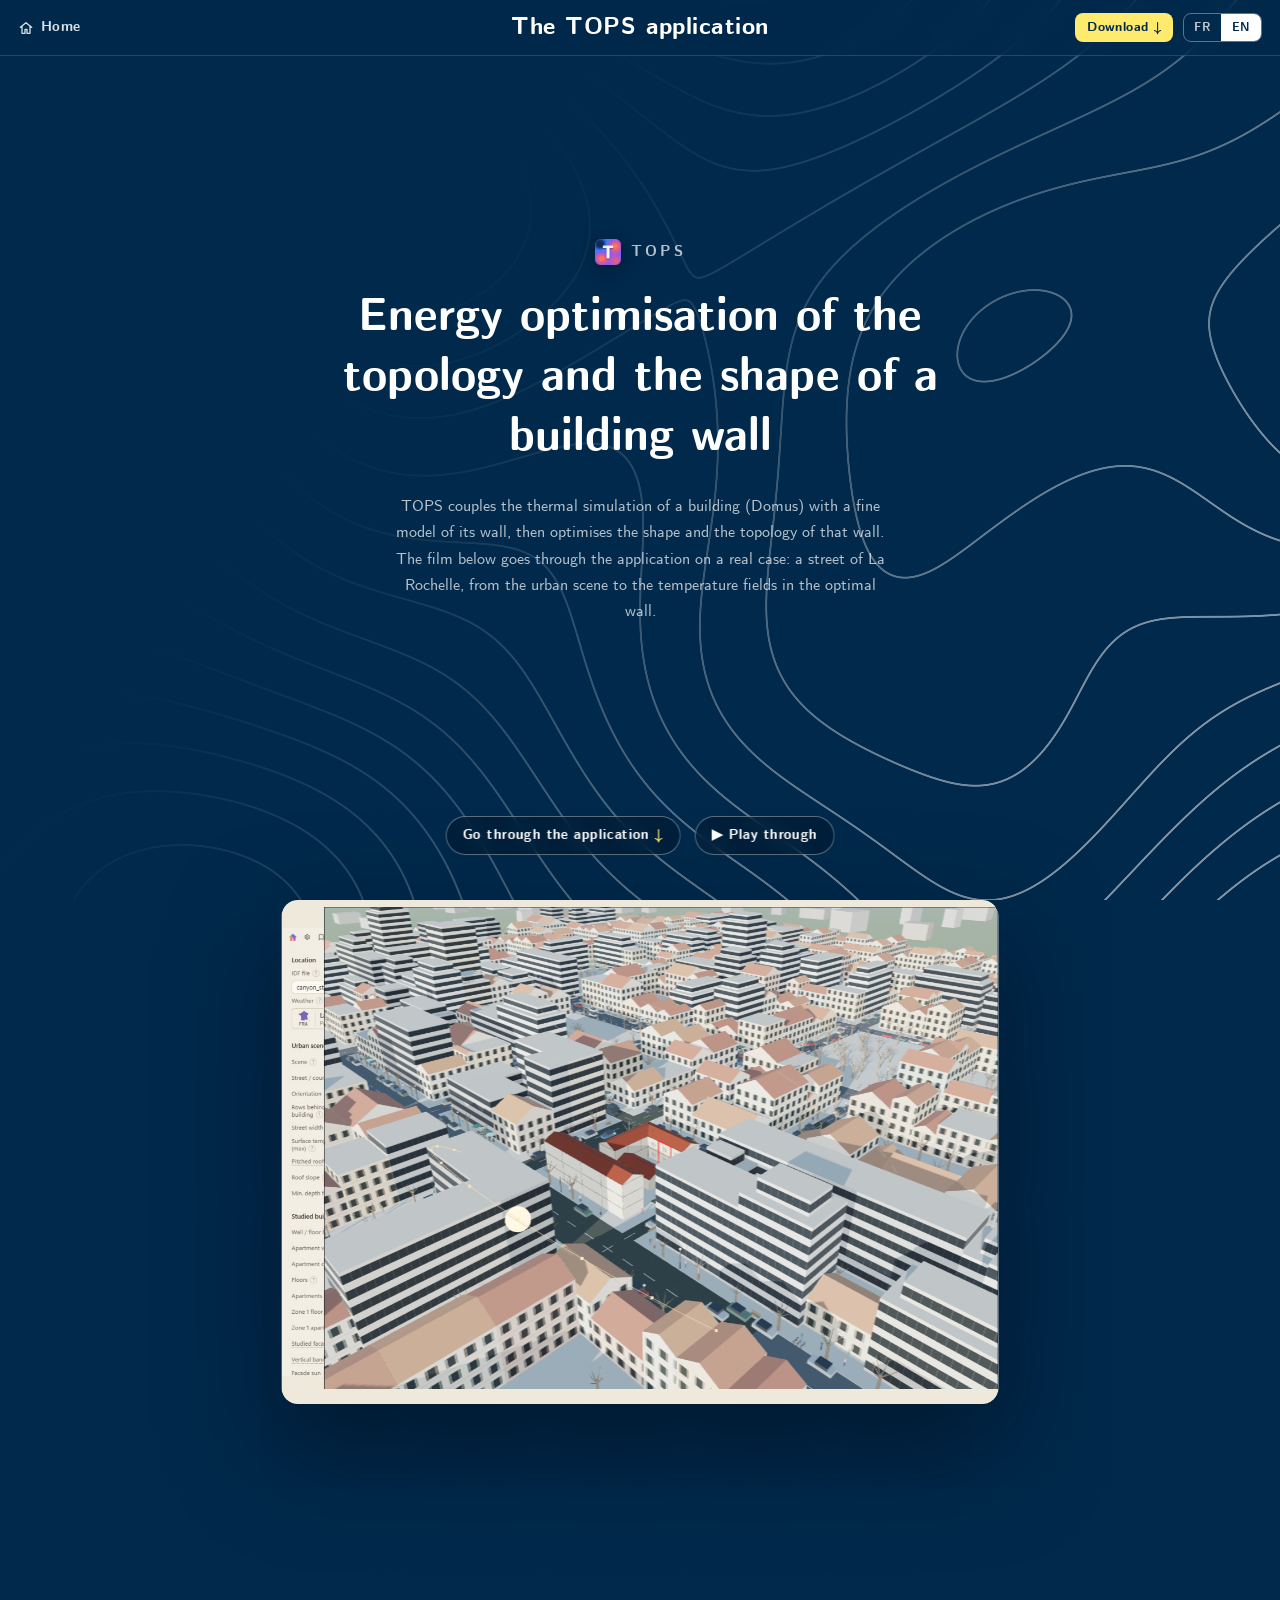
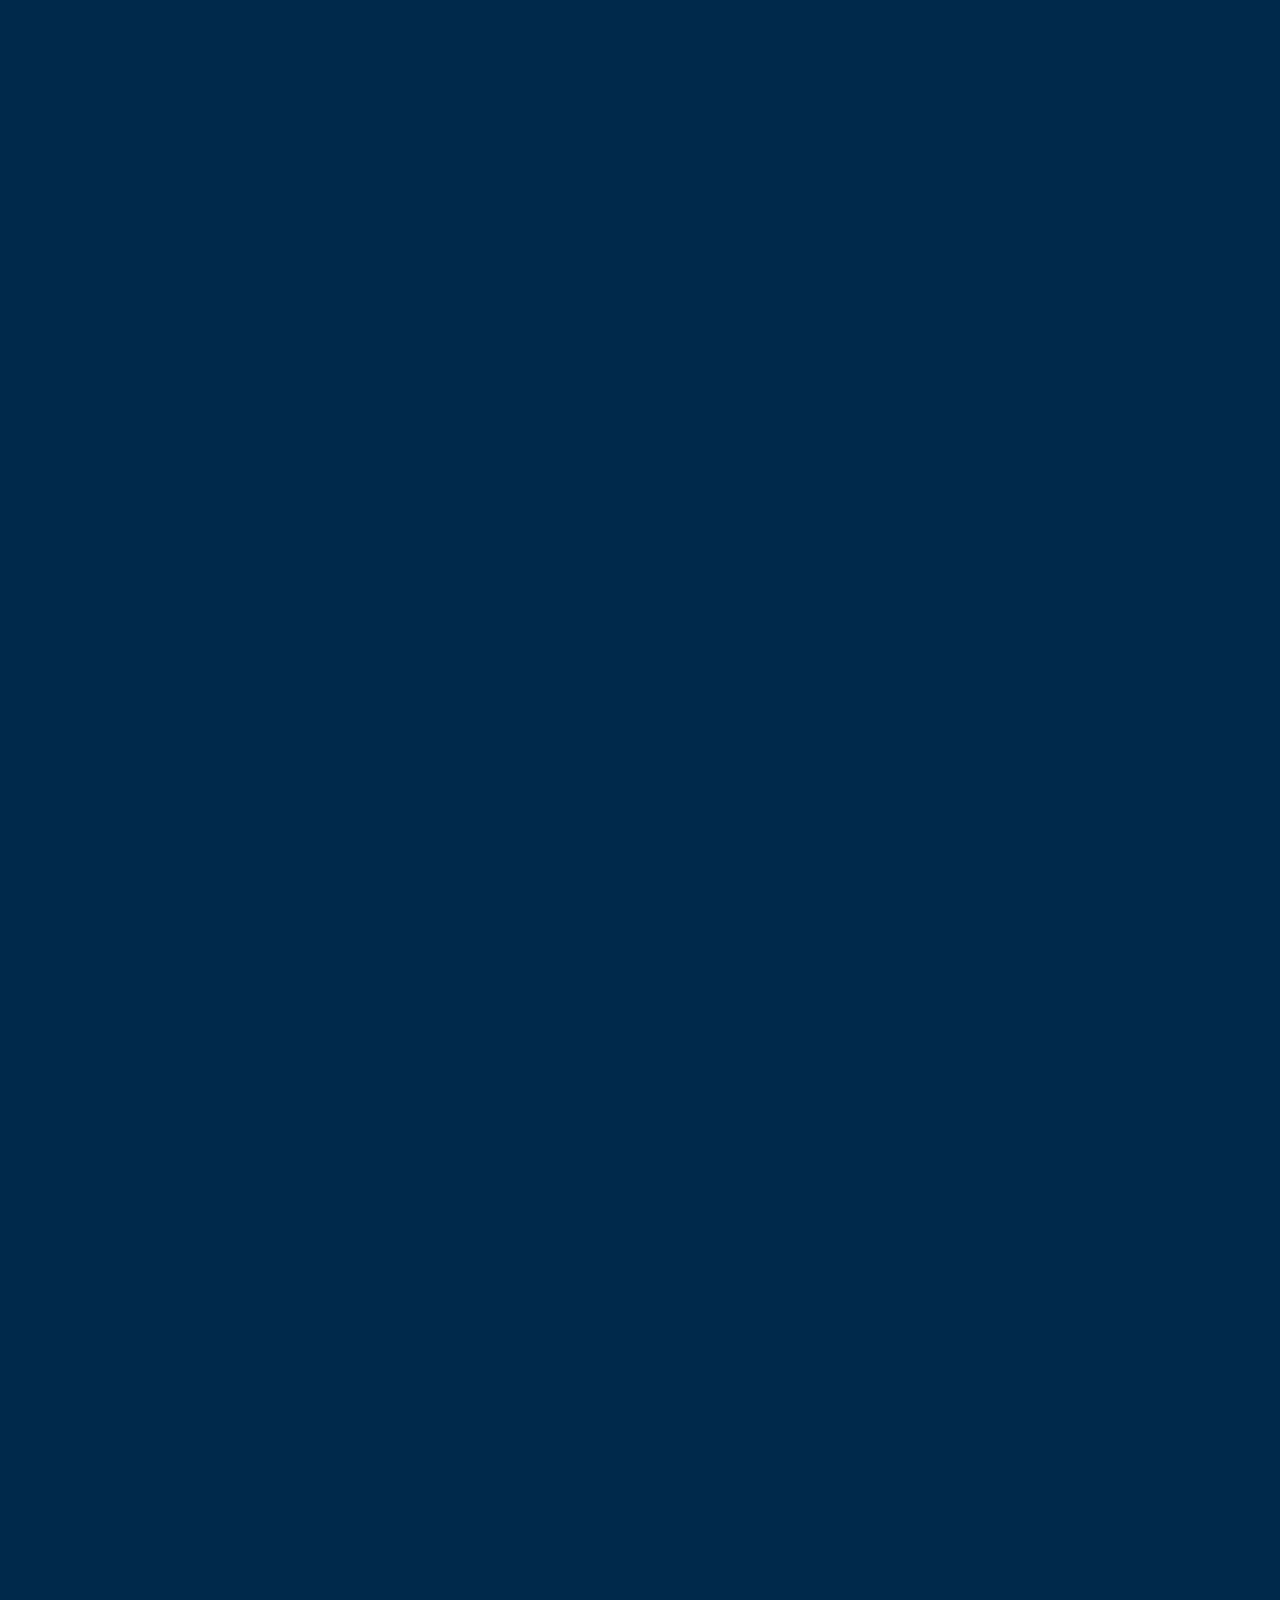
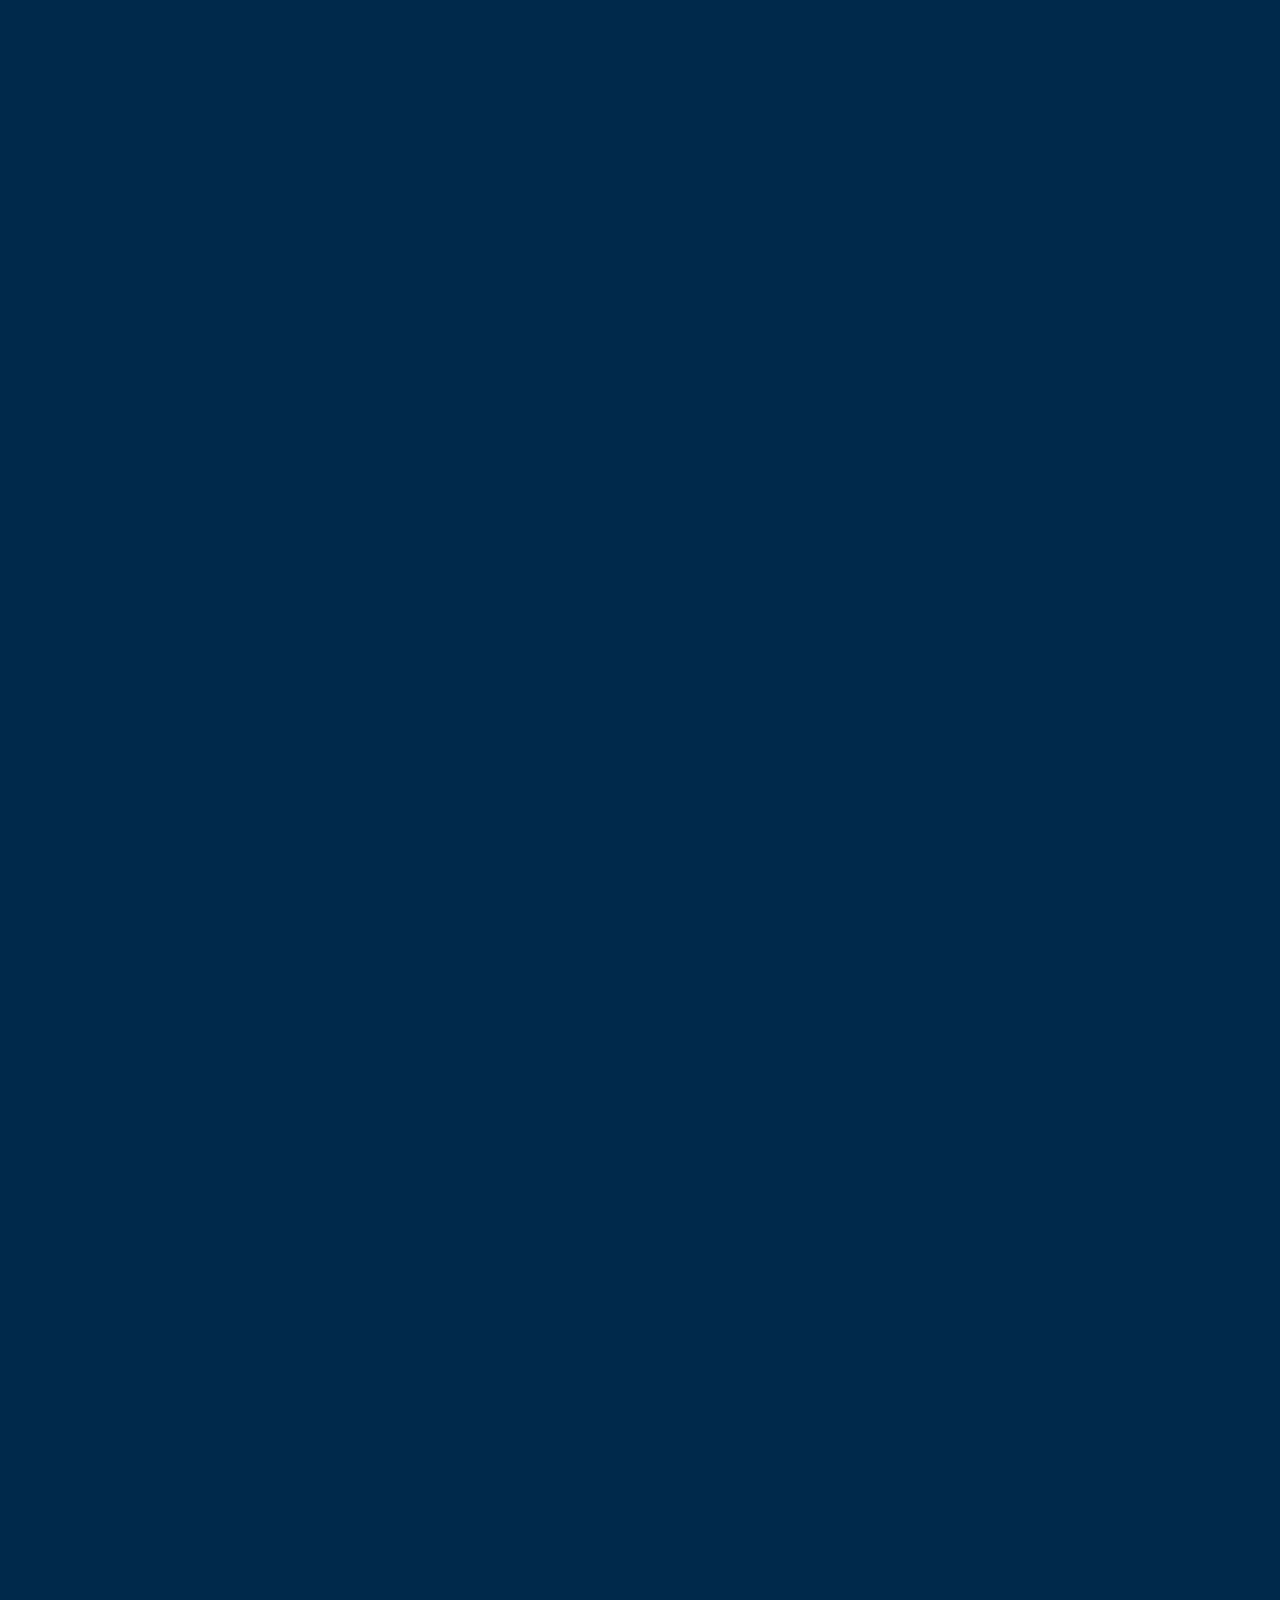
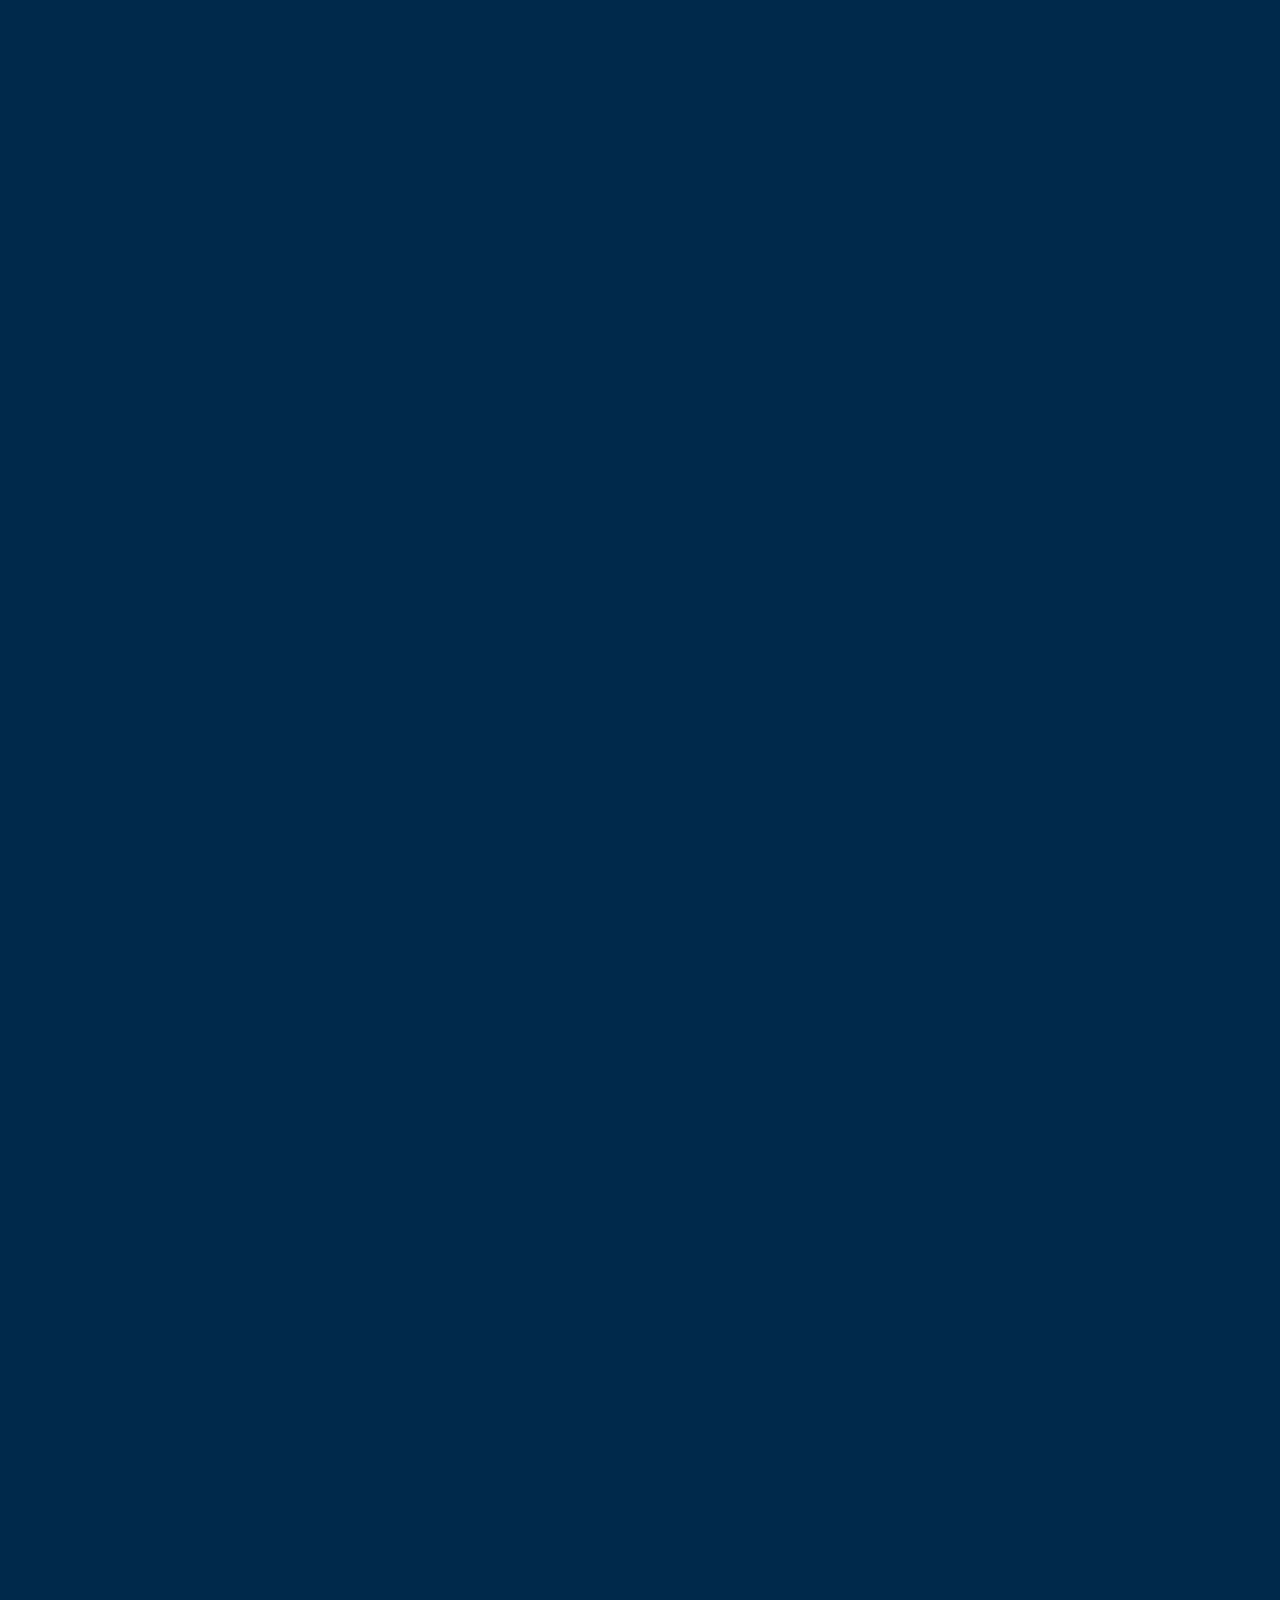
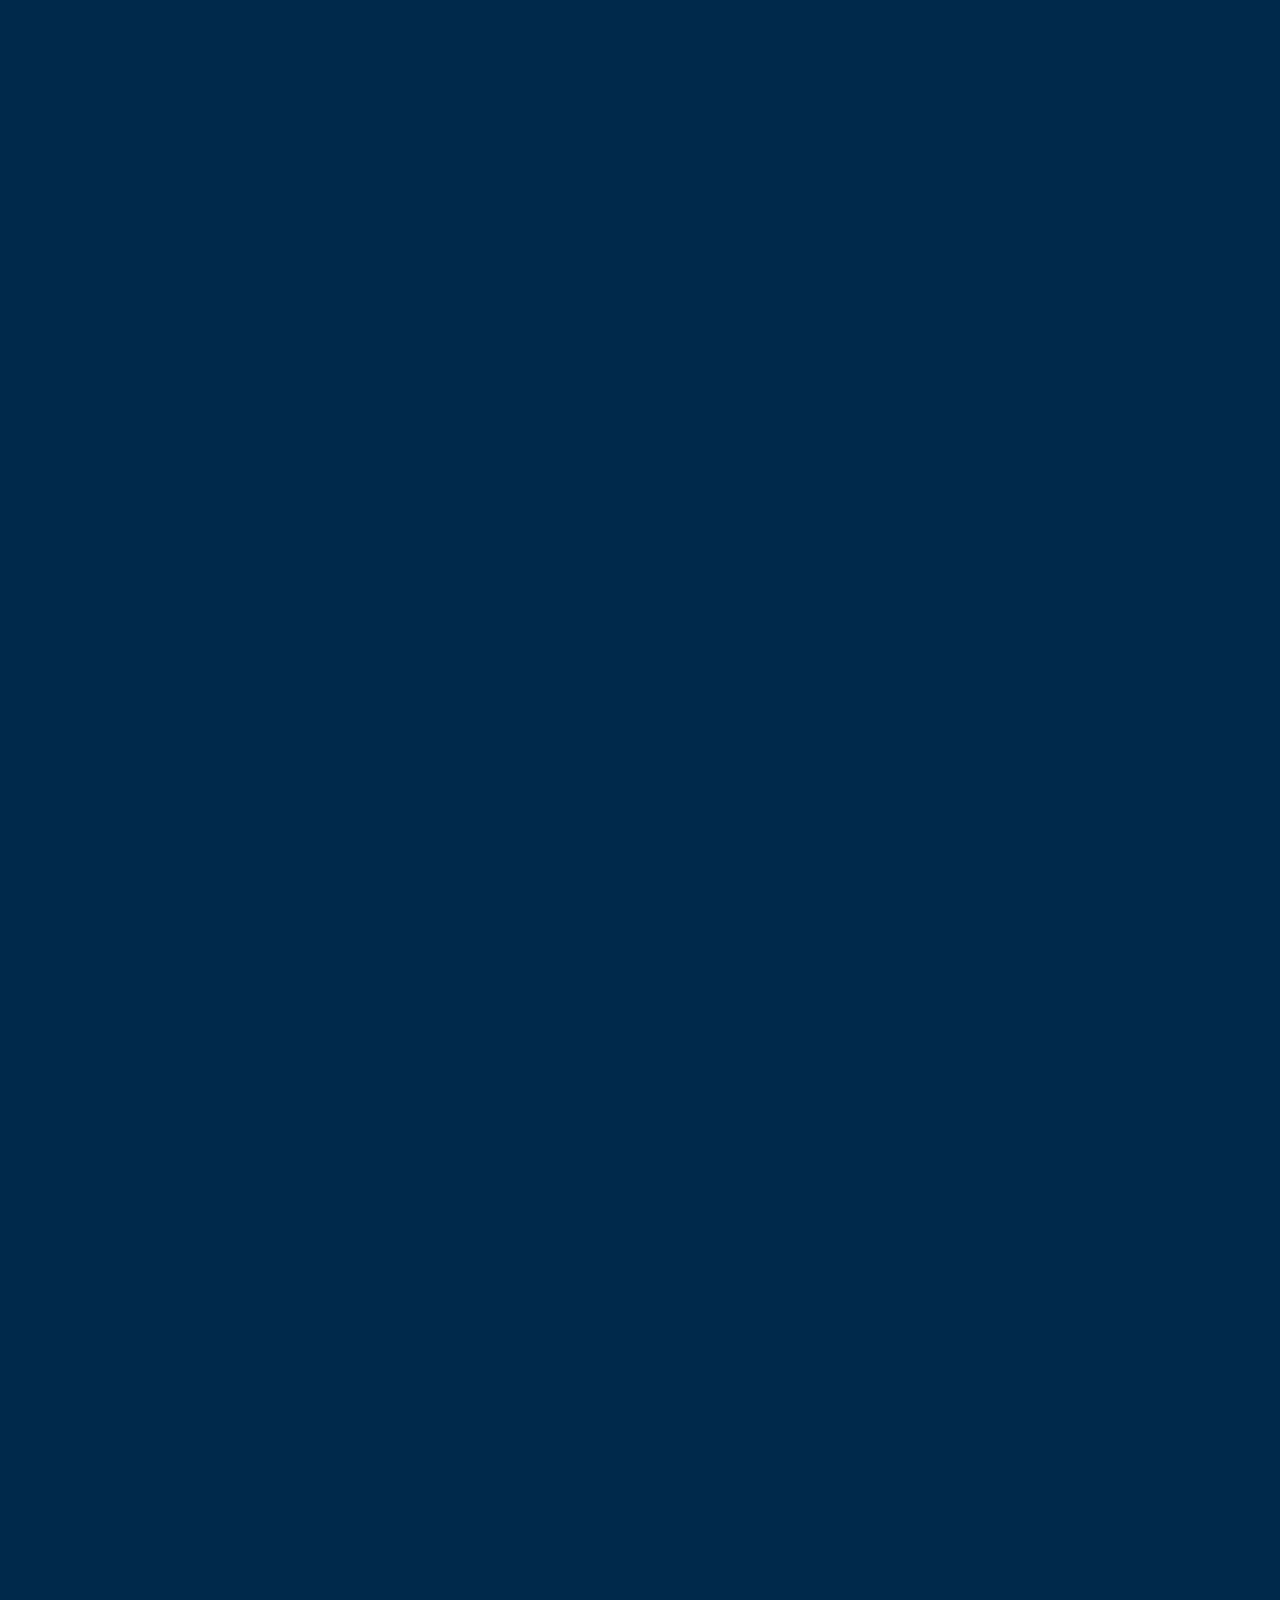
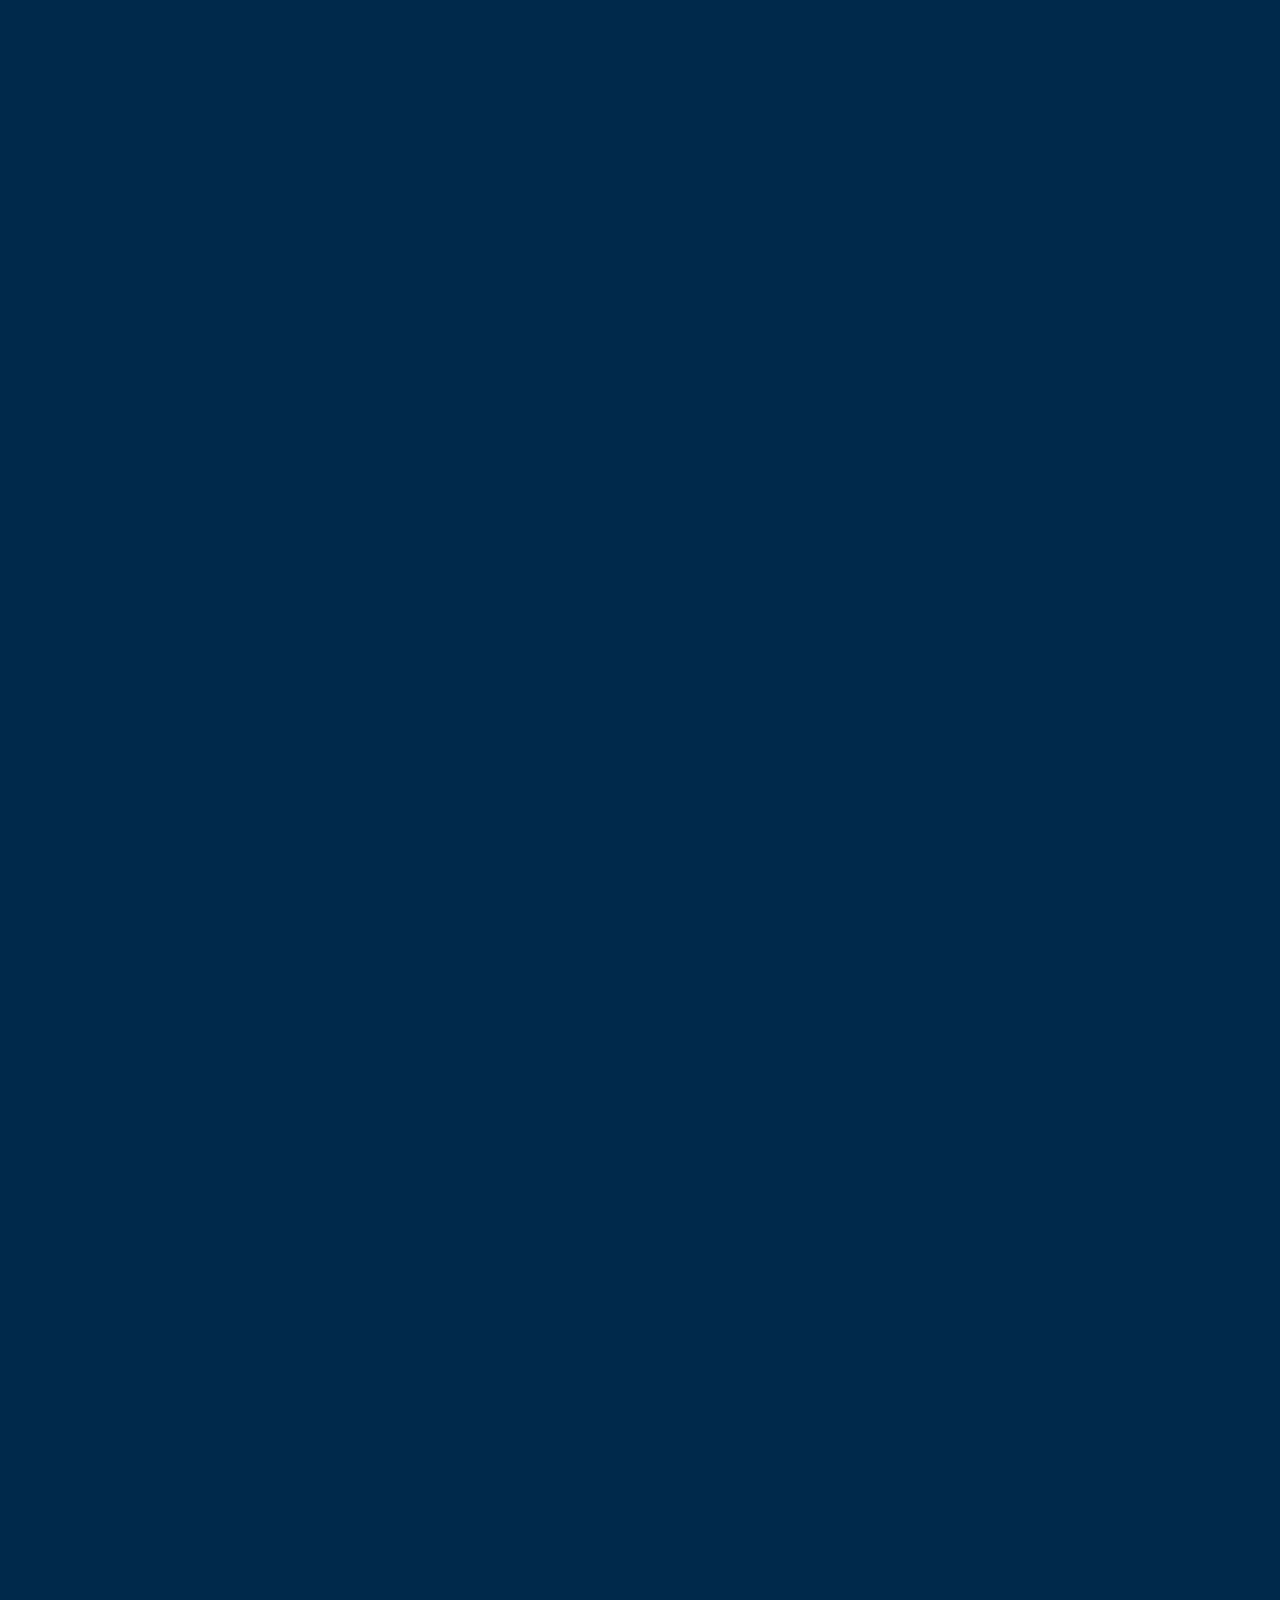
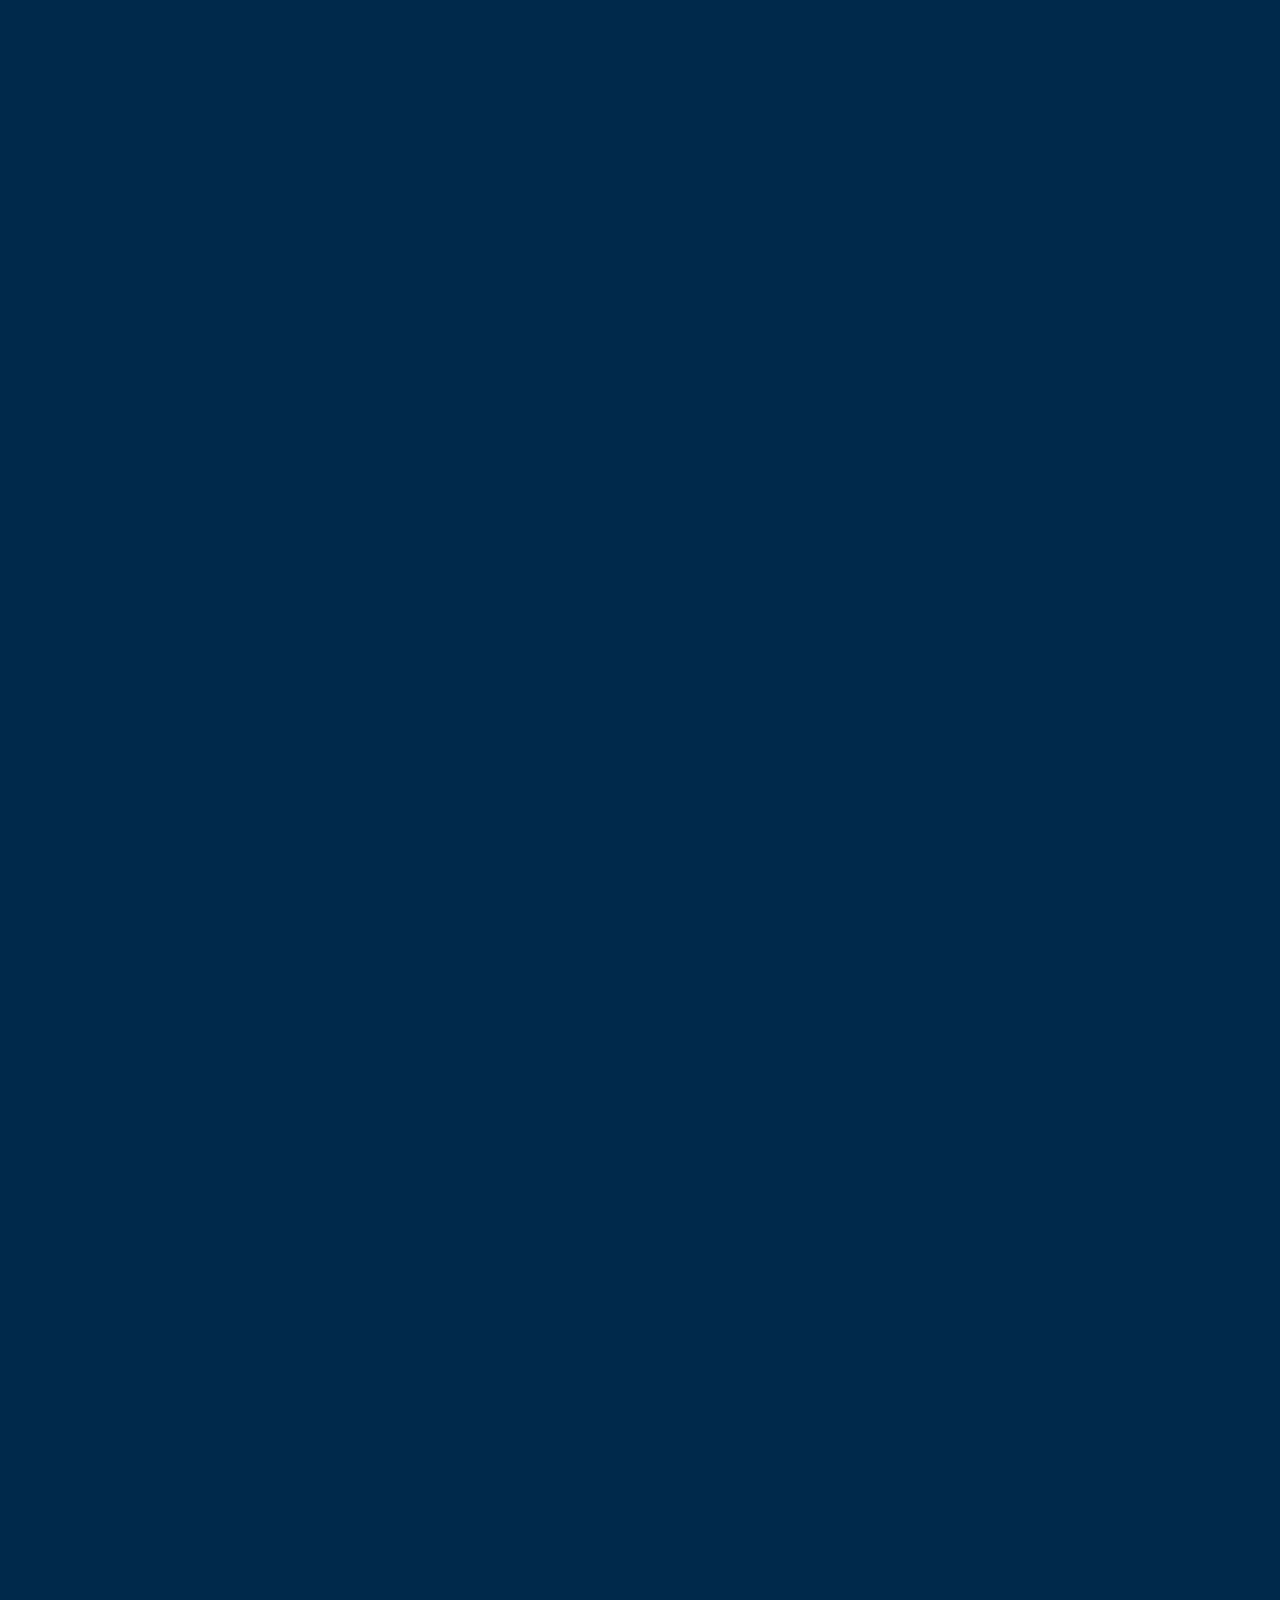
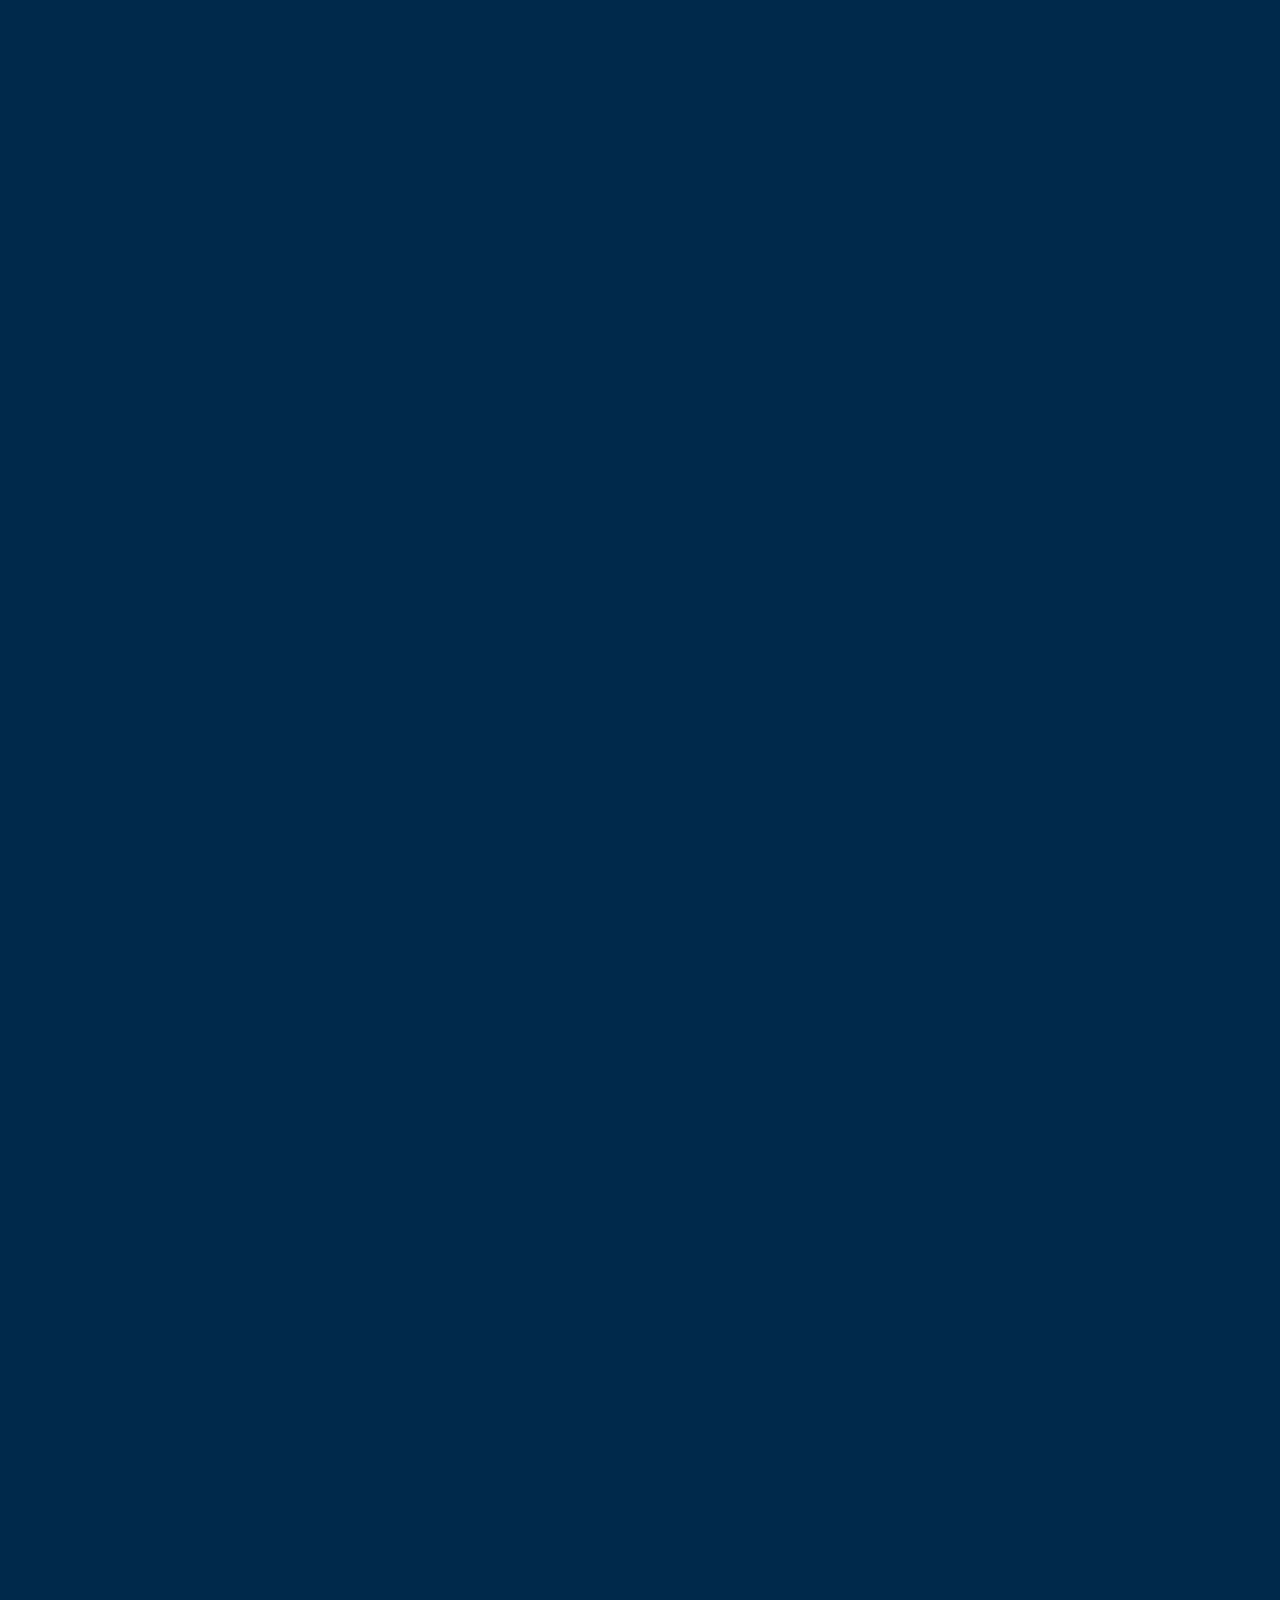
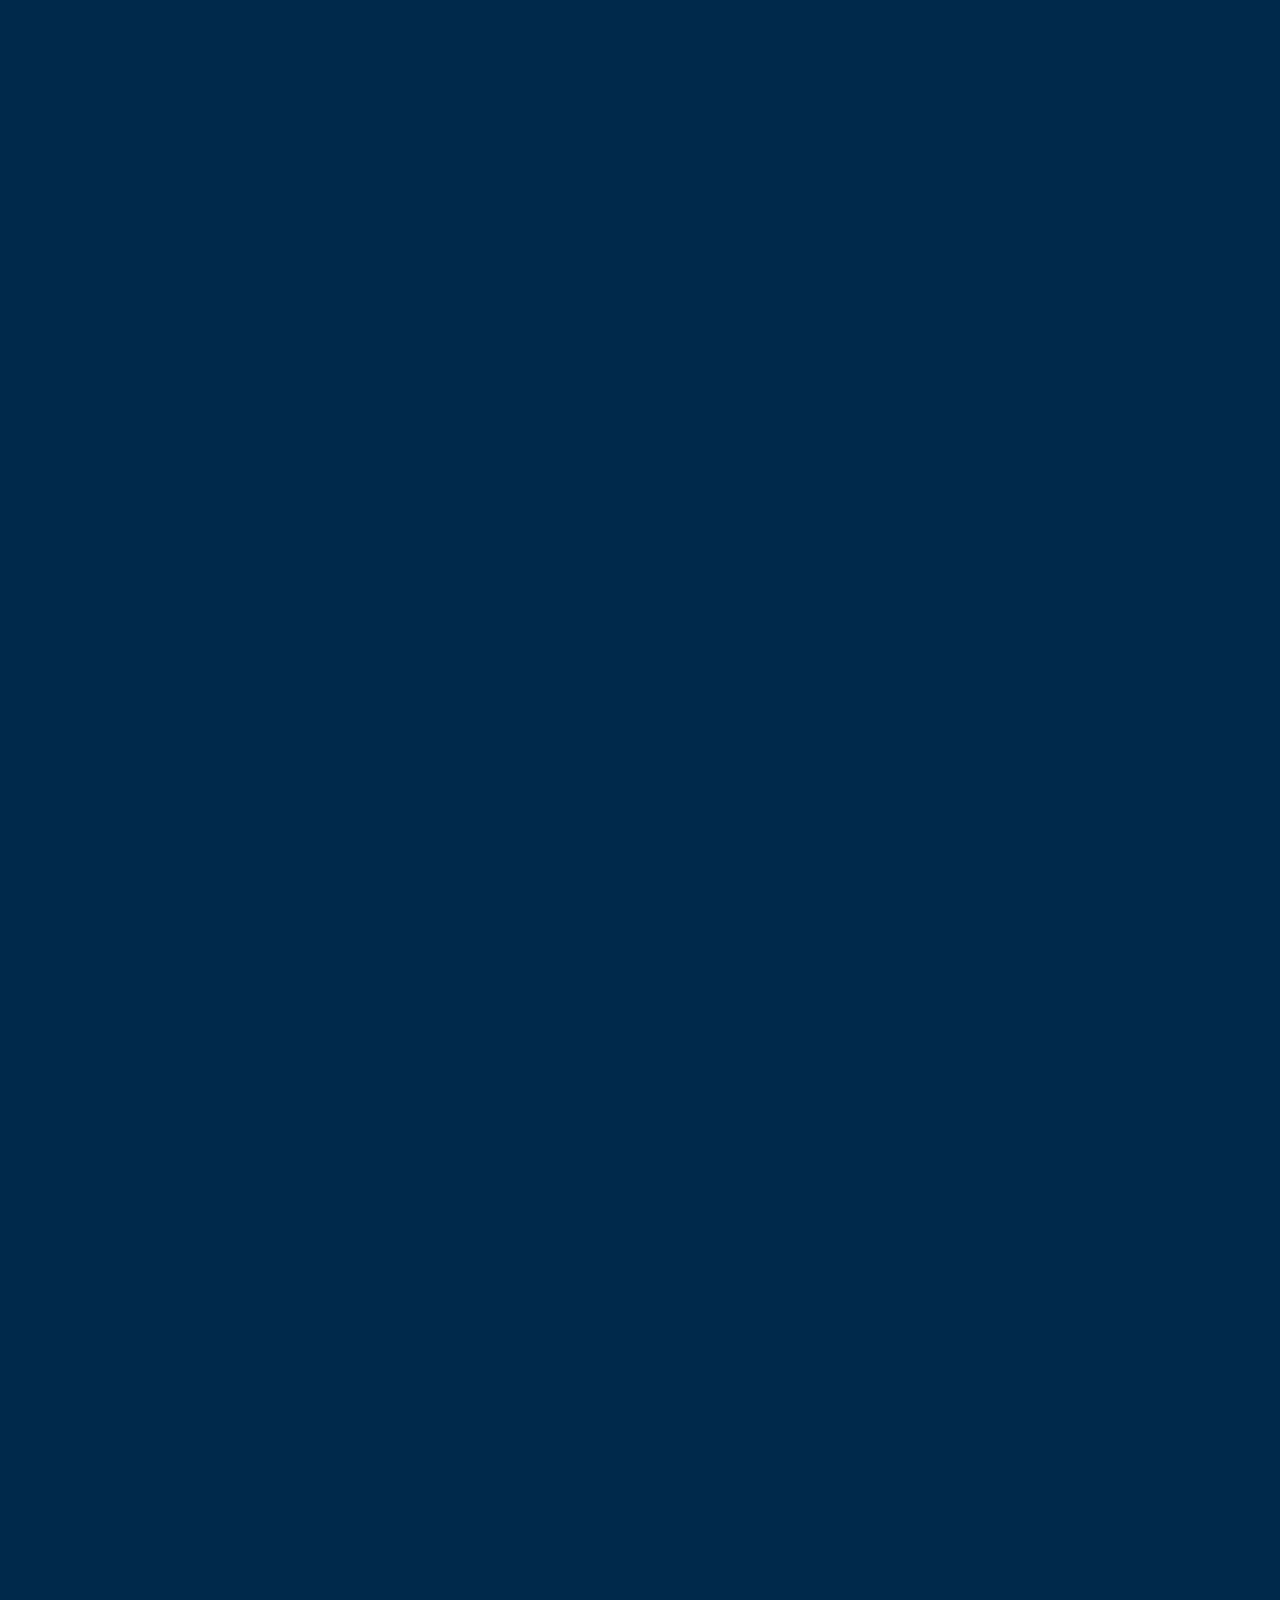
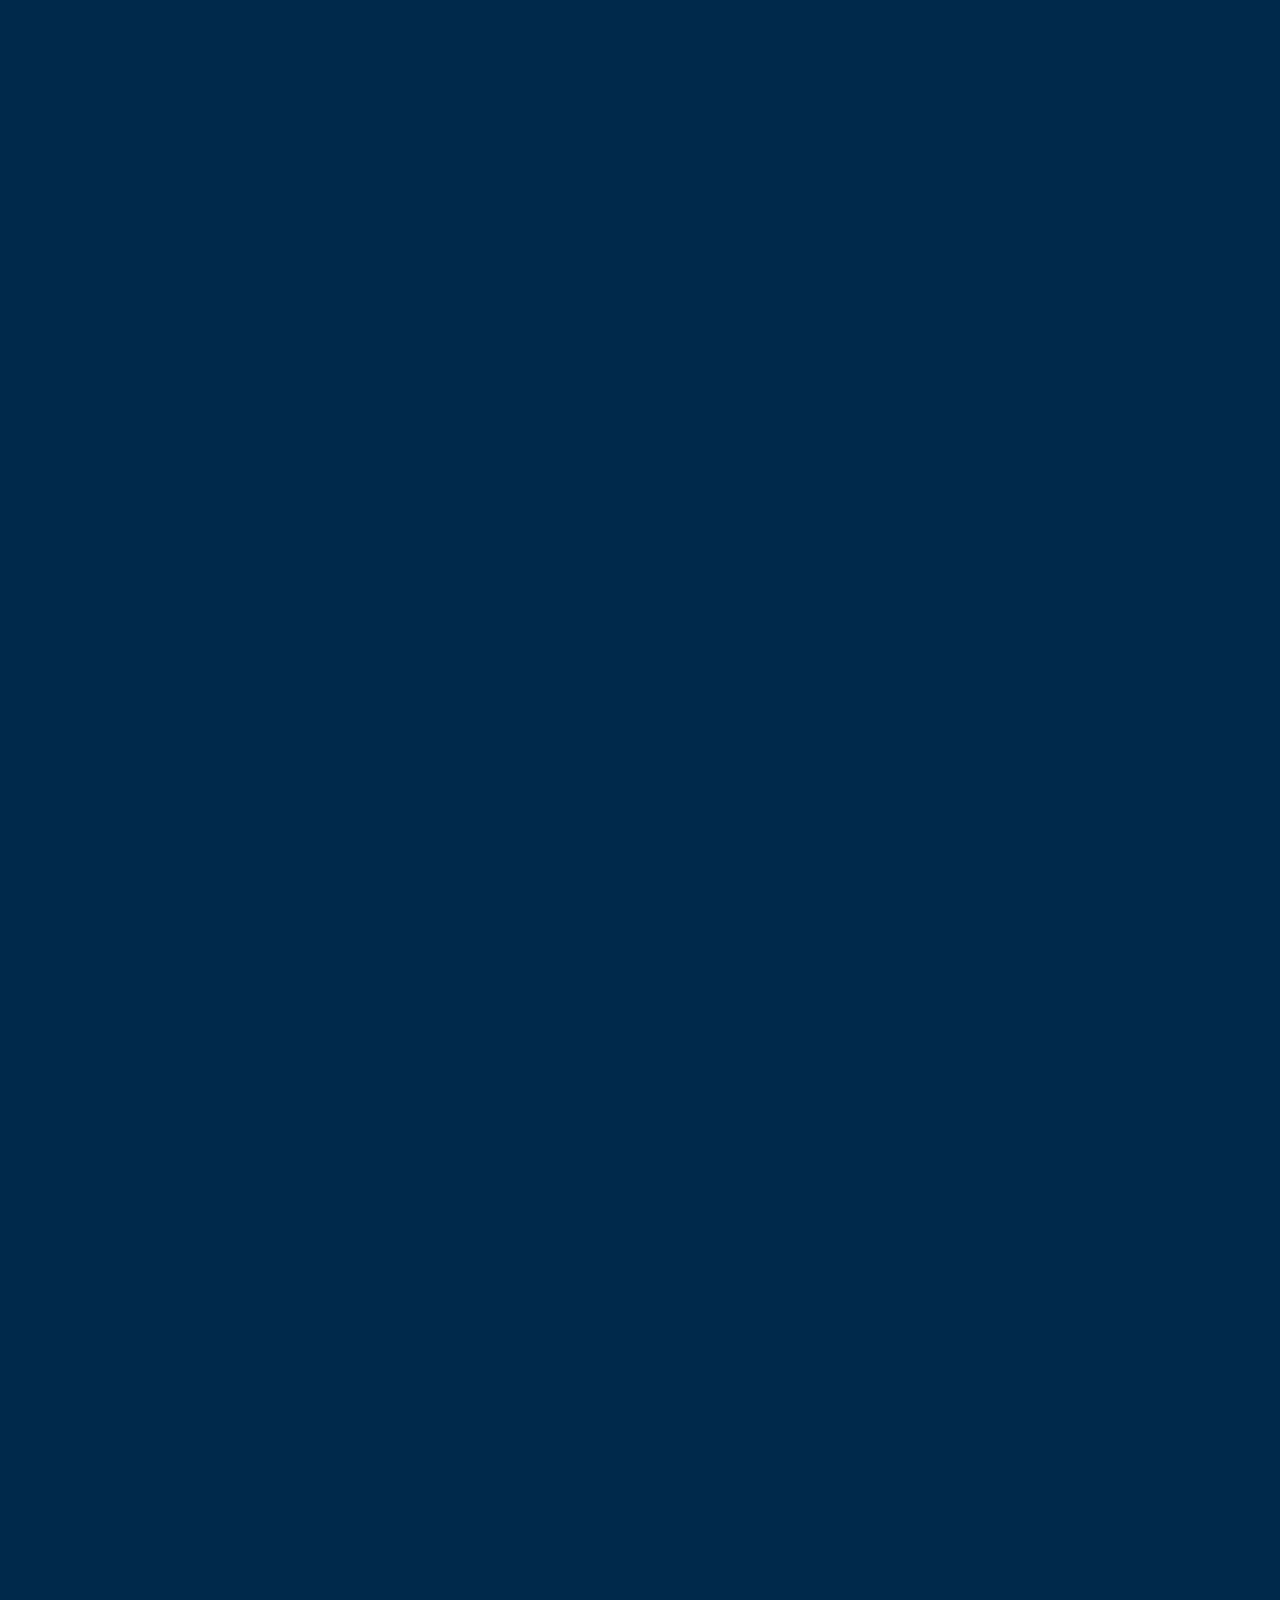
==== app/index.html @ fe5fba0f "merge 1" ====
<!DOCTYPE html>
<html lang="fr">
<head>
<meta charset="utf-8">
<meta name="viewport" content="width=device-width, initial-scale=1">
<title>TOPS — l’application</title>
<meta name="description" content="TOPS : optimisation énergétique de la topologie et de la forme d'une paroi de bâtiment. Visite de l'application.">
<link rel="icon" href="../assets/tops.png">
<link rel="stylesheet" href="../css/bar.css?v=2026-11-20f">
<link rel="stylesheet" href="css/site.css?v=2026-11-20f">
</head>
<body>

<!-- the background of the home page (../webpage): white iso-lines on the CNRS blue (js/field.js, same field) -->
<canvas id="field" data-line="255,255,255" data-alpha="0.5"></canvas>

<!-- the bar of every page of the site (../css/bar.css); Download: straight to the end of the page, past the film -->
<header class="bar">
  <div class="side"><a class="home" href="../index.html"><svg viewBox="0 0 24 24" width="16" height="16" aria-hidden="true"><path d="M3.5 11 12 4l8.5 7M6 9.5V20h4.5v-6h3v6H18V9.5" fill="none" stroke="currentColor" stroke-width="2" stroke-linecap="round" stroke-linejoin="round"/></svg><span data-i18n="home">Accueil</span></a></div>
  <h1 data-i18n="barTitle">L’application TOPS</h1>
  <div class="side right">
    <a class="act dl-jump" href="#download"><span data-i18n="dlJump">Télécharger</span> ↓</a>
    <div class="lang" role="group" aria-label="Langue / Language" title="Langue / Language">
      <button type="button" data-lang="fr">FR</button><button type="button" data-lang="en">EN</button>
    </div>
  </div>
</header>

<main>
  <!-- ============ landing: what the application is, then the film ============ -->
  <section class="hero">
    <p class="kicker"><img src="../assets/tops.png" alt="" width="26" height="26"><span>TOPS</span></p>
    <h1 data-i18n="tagline">Optimisation énergétique de la topologie et de la forme d’une paroi de bâtiment</h1>
    <p class="lead" data-i18n="lead">TOPS couple la simulation thermique d’un bâtiment (Domus) à un modèle fin de sa paroi, puis optimise la forme et la topologie de cette paroi. Le film qui suit parcourt l’application sur un cas réel : une rue de La Rochelle, de la scène urbaine aux champs de température dans la paroi optimale.</p>
    <div class="more"><a href="#film"><span data-i18n="more">Parcourir l’application</span> <b>↓</b></a>
      <button class="watch" type="button">▶ <span data-i18n="watch">Lecture continue</span></button></div>
  </section>

  <!-- ============ the film: one screen held in place; the scrolling is its time (forwards, backwards, still) ============ -->
  <section class="film" id="film">
    <div class="screen">
      <div class="clips"></div>
      <!-- step 3: the 3D viewer of TOPS itself, laid over the 3D view of the picture -->
      <div class="live">
        <iframe title="TOPS 3D" allow="fullscreen"></iframe>
        <button class="gate" type="button"><span data-i18n="liveTouch">Touchez pour prendre la vue en main</span></button>
      </div>
      <div class="tour"><span class="hint" data-i18n="liveHint">La vue est à vous : glissez pour tourner, Ctrl + molette pour zoomer</span>
        <button class="resume" type="button">↺ <span data-i18n="liveResume">Reprendre la visite guidée</span></button></div>
      <div class="cap"><p class="num"></p><h2></h2><p class="txt"></p></div>
      <div class="ctl"><button class="play" type="button" title="Lecture"><i></i></button>
        <nav class="track" aria-label="Étapes"><span class="fill"></span></nav></div>
      <p class="scroll-hint"><span data-i18n="scrollHint">Faites défiler pour avancer</span> <b>↓</b></p>
    </div>
    <!-- one step per part of the film; data-id: media/<id>.mp4 (durations: media/film.json);
         data-live: the page laid over the picture during data-dur seconds of film -->
    <div class="steps">
      <div class="step" data-id="s1_open" data-t="s1t" data-p="s1p"></div>
      <div class="step" data-id="s2_scene" data-t="s2t" data-p="s2p"></div>
      <div class="step" data-id="s3_view" data-t="s3t" data-p="s3p" data-live="viewer/index.html" data-dur="36"></div>
      <div class="step" data-id="s4_weather" data-t="s4t" data-p="s4p"></div>
      <div class="step" data-id="s5_optim" data-t="s5t" data-p="s5p"></div>
      <div class="step" data-id="s6_results" data-t="s6t" data-p="s6p"></div>
      <div class="step" data-id="s7_sim" data-t="s7t" data-p="s7p"></div>
      <div class="step" data-id="s8_fields" data-t="s8t" data-p="s8p"></div>
    </div>
  </section>

  <!-- ============ download by code (the service behind is not open yet) ============ -->
  <section class="end" id="download">
    <h2 data-i18n="dlTitle">Télécharger TOPS</h2>
    <p data-i18n="endP">Version 2026.11, pour Windows et Linux, avec le code d’accès qui vous a été transmis.</p>
    <form class="dl-form" id="dlForm" autocomplete="off">
      <label class="sr" for="dlCode" data-i18n="dlLabel">Code d’accès</label>
      <div class="dl-row">
        <input id="dlCode" name="code" type="text" inputmode="text" spellcheck="false" data-i18n-ph="dlPh" placeholder="Code d’accès">
        <button class="btn" type="submit" data-i18n="dlBtn">Télécharger</button>
      </div>
      <p class="dl-note" id="dlNote" data-i18n="dlNote">Le code est personnel ; ses détenteurs sont prévenus des nouvelles versions.</p>
    </form>
  </section>
</main>

<footer class="foot">
  <p class="credit" data-i18n="credit">William Dumontaud — LaSIE, La Rochelle Université · IUSTI, Aix-Marseille Université</p>
</footer>

<script src="media/film.js?v=2026-11-20f"></script>
<script src="../js/field.js?v=2026-11-20f"></script>
<script src="js/site.js?v=2026-11-20f"></script>
</body>
</html>
---- css/bar.css ----
/* css/bar.css — the bar at the top of every page of the site (index.html, articles/, app/): home, title, language and
   the actions of the page. Every page keeps the language in localStorage 'webpage.lang'. */
.bar{position:fixed;left:0;right:0;top:0;z-index:10;display:grid;grid-template-columns:1fr minmax(0,auto) 1fr;align-items:center;
  gap:12px;padding:10px 18px;min-height:52px;color:#fff;background:rgba(0,41,75,.55);
  backdrop-filter:blur(10px);-webkit-backdrop-filter:blur(10px);border-bottom:1px solid rgba(255,255,255,.14);transition:transform .35s ease}
.bar.away{transform:translateY(-100%)}
.bar .side{display:flex;align-items:center;gap:10px;min-width:0}
.bar .side.right{justify-content:flex-end}
.bar h1{margin:0;font-size:clamp(17px,2.2vw,24px);font-weight:700;letter-spacing:.02em;text-align:center;
  white-space:nowrap;overflow:hidden;text-overflow:ellipsis}
.home{display:inline-flex;align-items:center;gap:7px;color:#fff;text-decoration:none;font-size:14px;font-weight:700;
  letter-spacing:.02em;opacity:.85;white-space:nowrap}
.home svg{flex:none}
a.home:hover{opacity:1;color:#FEEA6D}
.home[aria-current]{opacity:1;cursor:default}
.lang{display:flex;border:1px solid rgba(255,255,255,.35);border-radius:8px;overflow:hidden}
.lang button{font:inherit;font-weight:700;font-size:12px;letter-spacing:.06em;padding:5px 10px;border:0;background:transparent;
  color:rgba(255,255,255,.75);cursor:pointer}
.lang button+button{border-left:1px solid rgba(255,255,255,.25)}
.lang button.on{background:#fff;color:#00294B}
.bar .act{font:inherit;font-weight:700;font-size:13px;letter-spacing:.03em;padding:5px 12px;border-radius:8px;text-decoration:none;
  color:#00294B;background:#FEEA6D;white-space:nowrap}
.bar .act:hover{background:#fff3a6}
@media (max-width:640px){
  .bar{padding:8px 12px;gap:8px;min-height:46px}
  .bar h1{font-size:15px}
  .home span{display:none}
}
@media (max-width:420px){ .bar h1{display:none} }
---- app/css/site.css ----
/* The page: the style of the home page (../webpage/css/site.css: CNRS blue, white iso-lines, yellow accent, CMU Sans
   Serif). The film keeps the cream theme of TOPS (html[data-theme=cream] of hubgui/web/css/ux.css): it is the application. */
@font-face { font-family: "CMU Sans Serif"; font-style: normal; font-weight: 500;
  src: url("../../assets/fonts/cmu-sans-serif-500-roman.woff2") format("woff2"); }
@font-face { font-family: "CMU Sans Serif"; font-style: italic; font-weight: 500;
  src: url("../../assets/fonts/cmu-sans-serif-500-italic.woff2") format("woff2"); }
@font-face { font-family: "CMU Sans Serif"; font-style: normal; font-weight: 700;
  src: url("../../assets/fonts/cmu-sans-serif-700-roman.woff2") format("woff2"); }
@font-face { font-family: "CMU Sans Serif"; font-style: italic; font-weight: 700;
  src: url("../../assets/fonts/cmu-sans-serif-700-italic.woff2") format("woff2"); }

:root {
  --blue: #00294B; --yellow: #FEEA6D;
  --glass: rgba(0,20,40,.42); --glass-line: rgba(255,255,255,.35); --soft: rgba(255,255,255,.72);
  --app-bg: #efe9dc;                     /* the background of the application (the film) */
  --font: "CMU Sans Serif", "Latin Modern Sans", "Computer Modern Sans", Arial, sans-serif;
  color-scheme: dark;
}
* { box-sizing: border-box; }
html { scroll-behavior: smooth; }
html, body { margin: 0; background: var(--blue); color: #fff; font-family: var(--font); font-weight: 500; }
body { overflow-x: hidden; }
img, video { display: block; max-width: 100%; }

/* the animated background, behind everything (drawn only where the film does not cover it) */
#field { position: fixed; inset: 0; width: 100%; height: 100%; z-index: 0; pointer-events: none; }
main, .foot { position: relative; z-index: 1; }

/* ---------- the bar at the top: ../../css/bar.css (every page of the site) ---------- */

/* ---------- landing ---------- */
.hero { min-height: 100vh; min-height: 100svh; display: flex; flex-direction: column; align-items: center; justify-content: center;
  text-align: center; padding: 12vh max(16px, 6vw) 16vh; position: relative; }
.kicker { display: flex; align-items: center; gap: 10px; margin: 0 0 22px; font-weight: 700; font-size: 15px; letter-spacing: .2em; color: var(--soft); }
.kicker img { filter: drop-shadow(0 4px 10px rgba(0,10,25,.45)); }
.hero h1 { margin: 0 auto; max-width: 24ch; font-size: clamp(26px, 3.6vw, 46px); line-height: 1.3; font-weight: 700; }
.hero .lead { margin: 26px auto 0; max-width: 62ch; font-size: clamp(15px, 1.25vw, 17.5px); line-height: 1.65; color: var(--soft); }

.more { position: absolute; left: 50%; bottom: 5vh; transform: translateX(-50%); display: flex; gap: 14px; align-items: center;
  font-size: 14px; white-space: nowrap; }
.more a, .watch { color: #fff; text-decoration: none; font: 700 14px var(--font); letter-spacing: .03em; border-radius: 999px;
  padding: 8px 16px; border: 1px solid var(--glass-line); background: var(--glass); backdrop-filter: blur(8px); -webkit-backdrop-filter: blur(8px); }
.watch { cursor: pointer; }
.more a:hover, .watch:hover { border-color: var(--yellow); }
.more b { display: inline-block; color: var(--yellow); animation: bob 1.6s ease-in-out infinite; }
@keyframes bob { 50% { transform: translateY(4px); } }

/* ---------- the film: one screen held in place while the page scrolls under it (the scrolling is its time) ---------- */
.film { position: relative; }
/* the background of the application (cream): the bands left by another shape of screen are part of it */
.screen { position: sticky; top: 0; height: 100vh; height: 100svh; overflow: hidden; background: var(--app-bg); }
/* coming in and leaving: a window on the blue (js/site.js frameShape: scale, corners, shadow) */
.screen.framed { will-change: transform; }
.screen.framed.shown .ctl, .screen.framed .cap.in, .screen.framed.shown.at-start:not(.auto) .scroll-hint { opacity: 0; pointer-events: none; }
.screen .v { position: absolute; inset: 0; width: 100%; height: 100%; object-fit: contain; opacity: 0; }
.screen .v.on { opacity: 1; }
/* step 3: the viewer itself, over the 3D view of the picture then the whole screen (js/site.js placeLive) */
.live { position: absolute; left: 0; top: 0; width: 0; height: 0; overflow: hidden; visibility: hidden; }
.screen.live-on .live { visibility: visible; }
.live iframe { display: block; border: 0; background: var(--app-bg); transform-origin: 0 0; }
/* touch screens: the finger scrolls the page until the visitor taps the view */
.live .gate { display: none; position: absolute; inset: 0; border: 0; padding: 0; background: transparent; cursor: pointer;
  align-items: flex-end; justify-content: center; }
.live .gate span { margin-bottom: 70px; font: 700 14px var(--font); color: #fff; background: rgba(0,41,75,.78); padding: 10px 18px;
  border-radius: 999px; box-shadow: 0 8px 30px rgba(0,10,25,.35); }
@media (pointer: coarse) { .screen.live-on:not(.free) .live .gate { display: flex; } }
.live .gate span { opacity: 0; transition: opacity .4s; }
.screen.touring .live .gate span { opacity: 1; }
/* the tour: a hint while it is guided, the way back to it once the visitor has the view */
.tour { position: absolute; left: 50%; bottom: 66px; transform: translateX(-50%); pointer-events: none; opacity: 0; transition: opacity .4s; }
.screen.touring .tour { opacity: 1; }
.tour .hint, .tour .resume { font: 700 13px var(--font); border-radius: 999px; padding: 8px 16px; white-space: nowrap;
  box-shadow: 0 4px 18px rgba(0,10,25,.3); }
.tour .hint { display: block; color: #fff; background: rgba(0,41,75,.72); backdrop-filter: blur(6px); -webkit-backdrop-filter: blur(6px); }
.tour .resume { display: none; color: var(--blue); background: var(--yellow); border: 0; cursor: pointer; }
.screen.free .tour .hint, .screen.auto .tour .hint { display: none; }
.screen.free .tour .resume { display: block; pointer-events: auto; }
@media (pointer: coarse) { .tour .hint { display: none; } }
.steps { margin-top: -100vh; margin-top: -100svh; position: relative; pointer-events: none; }
.step { position: absolute; left: 0; right: 0; }

/* what the step shows: a card over the application (bottom right: its empty corner of figures) */
.cap { position: absolute; right: 22px; bottom: 76px; width: min(370px, calc(100% - 44px)); padding: 15px 19px 16px;
  color: #fff; background: rgba(0,41,75,.86); border: 1px solid rgba(255,255,255,.22); border-radius: 14px;
  box-shadow: 0 12px 36px rgba(0,10,25,.35); backdrop-filter: blur(8px); -webkit-backdrop-filter: blur(8px);
  opacity: 0; transform: translateY(8px); transition: opacity .35s, transform .35s; pointer-events: none; }
.cap.in { opacity: 1; transform: none; }
.cap .num { font-weight: 700; font-size: 12px; letter-spacing: .16em; color: var(--yellow); margin: 0 0 5px; }
.cap h2 { margin: 0 0 7px; font-size: 20px; line-height: 1.25; font-weight: 700; }
.cap .txt { margin: 0; font-size: 14.5px; line-height: 1.55; color: rgba(255,255,255,.82); }

/* play (the page scrolls by itself at the speed of the film) above the track of the whole film, one dot per step:
   right edge, out of the way of the application */
.ctl { position: absolute; right: 8px; top: 50%; transform: translateY(-50%); display: flex; flex-direction: column; align-items: center;
  gap: 12px; opacity: 0; transition: opacity .4s; pointer-events: none; }
.screen.shown .ctl { opacity: 1; pointer-events: auto; }
.ctl .play { width: 30px; height: 30px; border-radius: 50%; border: 0; background: var(--blue); cursor: pointer; display: grid; place-items: center;
  box-shadow: 0 4px 14px rgba(0,10,25,.32); }
.ctl .play:hover { background: #003a69; }
.ctl .play i { width: 0; height: 0; border-left: 10px solid var(--yellow); border-top: 6px solid transparent; border-bottom: 6px solid transparent; margin-left: 3px; }
.screen.auto .ctl .play i { width: 10px; height: 11px; border: 0; margin: 0; border-left: 3px solid var(--yellow); border-right: 3px solid var(--yellow); }
.ctl .track { position: relative; width: 16px; height: min(240px, 34vh); cursor: pointer; }
.ctl .track::before { content: ''; position: absolute; top: 0; bottom: 0; left: 7px; width: 3px; border-radius: 2px; background: rgba(0,41,75,.25); }
.ctl .fill { position: absolute; top: 0; left: 7px; width: 3px; border-radius: 2px; background: var(--blue); height: 0; }
.ctl .track a { position: absolute; left: 3px; width: 11px; height: 11px; margin-top: -5px; border-radius: 50%; background: #fff;
  border: 2px solid rgba(0,41,75,.45); box-shadow: 0 1px 4px rgba(0,10,25,.25); transition: background .3s, border-color .3s, transform .3s; }
.ctl .track a:hover { transform: scale(1.25); }
.ctl .track a.on { background: var(--yellow); border-color: var(--blue); transform: scale(1.2); }
/* the first time on the film: scrolling is the way on */
.scroll-hint { position: absolute; left: 50%; bottom: 18px; transform: translateX(-50%); margin: 0; font-size: 13.5px; color: #fff;
  background: rgba(0,41,75,.78); padding: 7px 16px; border-radius: 999px; opacity: 0; transition: opacity .5s; pointer-events: none; }
.scroll-hint b { display: inline-block; color: var(--yellow); animation: bob 1.6s ease-in-out infinite; }
.screen.shown.at-start:not(.auto) .scroll-hint { opacity: 1; }

/* ---------- download by code ---------- */
/* a whole screen (less the credit): reached by Download of the bar, the window of the film has left it */
.end { max-width: 640px; margin: 0 auto; padding: 12vh max(16px, 4vw) 10vh; text-align: center;
  min-height: calc(100vh - 44px); min-height: calc(100svh - 44px); display: flex; flex-direction: column; justify-content: center; }
.end h2 { margin: 0 0 12px; font-size: clamp(24px, 2.6vw, 32px); line-height: 1.2; font-weight: 700; }
.end > p { margin: 0 0 24px; color: var(--soft); line-height: 1.6; }
.sr { position: absolute; width: 1px; height: 1px; overflow: hidden; clip: rect(0 0 0 0); white-space: nowrap; }
.dl-row { display: flex; gap: 8px; max-width: 460px; margin: 0 auto; }
.dl-row input { flex: 1; min-width: 0; font: 15px var(--font); padding: 10px 14px; border-radius: 10px; border: 1px solid var(--glass-line);
  background: var(--glass); color: #fff; outline: none; backdrop-filter: blur(8px); -webkit-backdrop-filter: blur(8px); }
.dl-row input::placeholder { color: rgba(255,255,255,.55); }
.dl-row input:focus { border-color: var(--yellow); }
.btn { font: 700 14px var(--font); letter-spacing: .03em; border-radius: 10px; padding: 10px 18px; cursor: pointer; border: 0;
  background: var(--yellow); color: var(--blue); }
.btn:hover { background: #fff3a6; }
.dl-note { margin: 12px 0 0; font-size: 13px; line-height: 1.5; color: rgba(255,255,255,.6); }
.dl-note.warn { color: var(--yellow); }

.foot { text-align: center; padding: 14px 16px 16px; }
.foot .credit { margin: 0; font-size: 12px; letter-spacing: .04em; opacity: .6; }

/* ---------- narrow screens ---------- */
@media (max-width: 900px) {
  .cap { left: 12px; right: 12px; width: auto; bottom: 64px; padding: 11px 14px; }
  .cap h2 { font-size: 17px; }
  .cap .txt { font-size: 13px; }
  .ctl { right: 4px; }
  .tour { bottom: 58px; }
  .tour .hint, .tour .resume { font-size: 12px; }
}
@media (max-width: 520px) {
  .more { flex-direction: column; gap: 10px; }
  .dl-row { flex-direction: column; }
}
@media (prefers-reduced-motion: reduce) {
  html { scroll-behavior: auto; }
  .more b, .scroll-hint b { animation: none; }
}
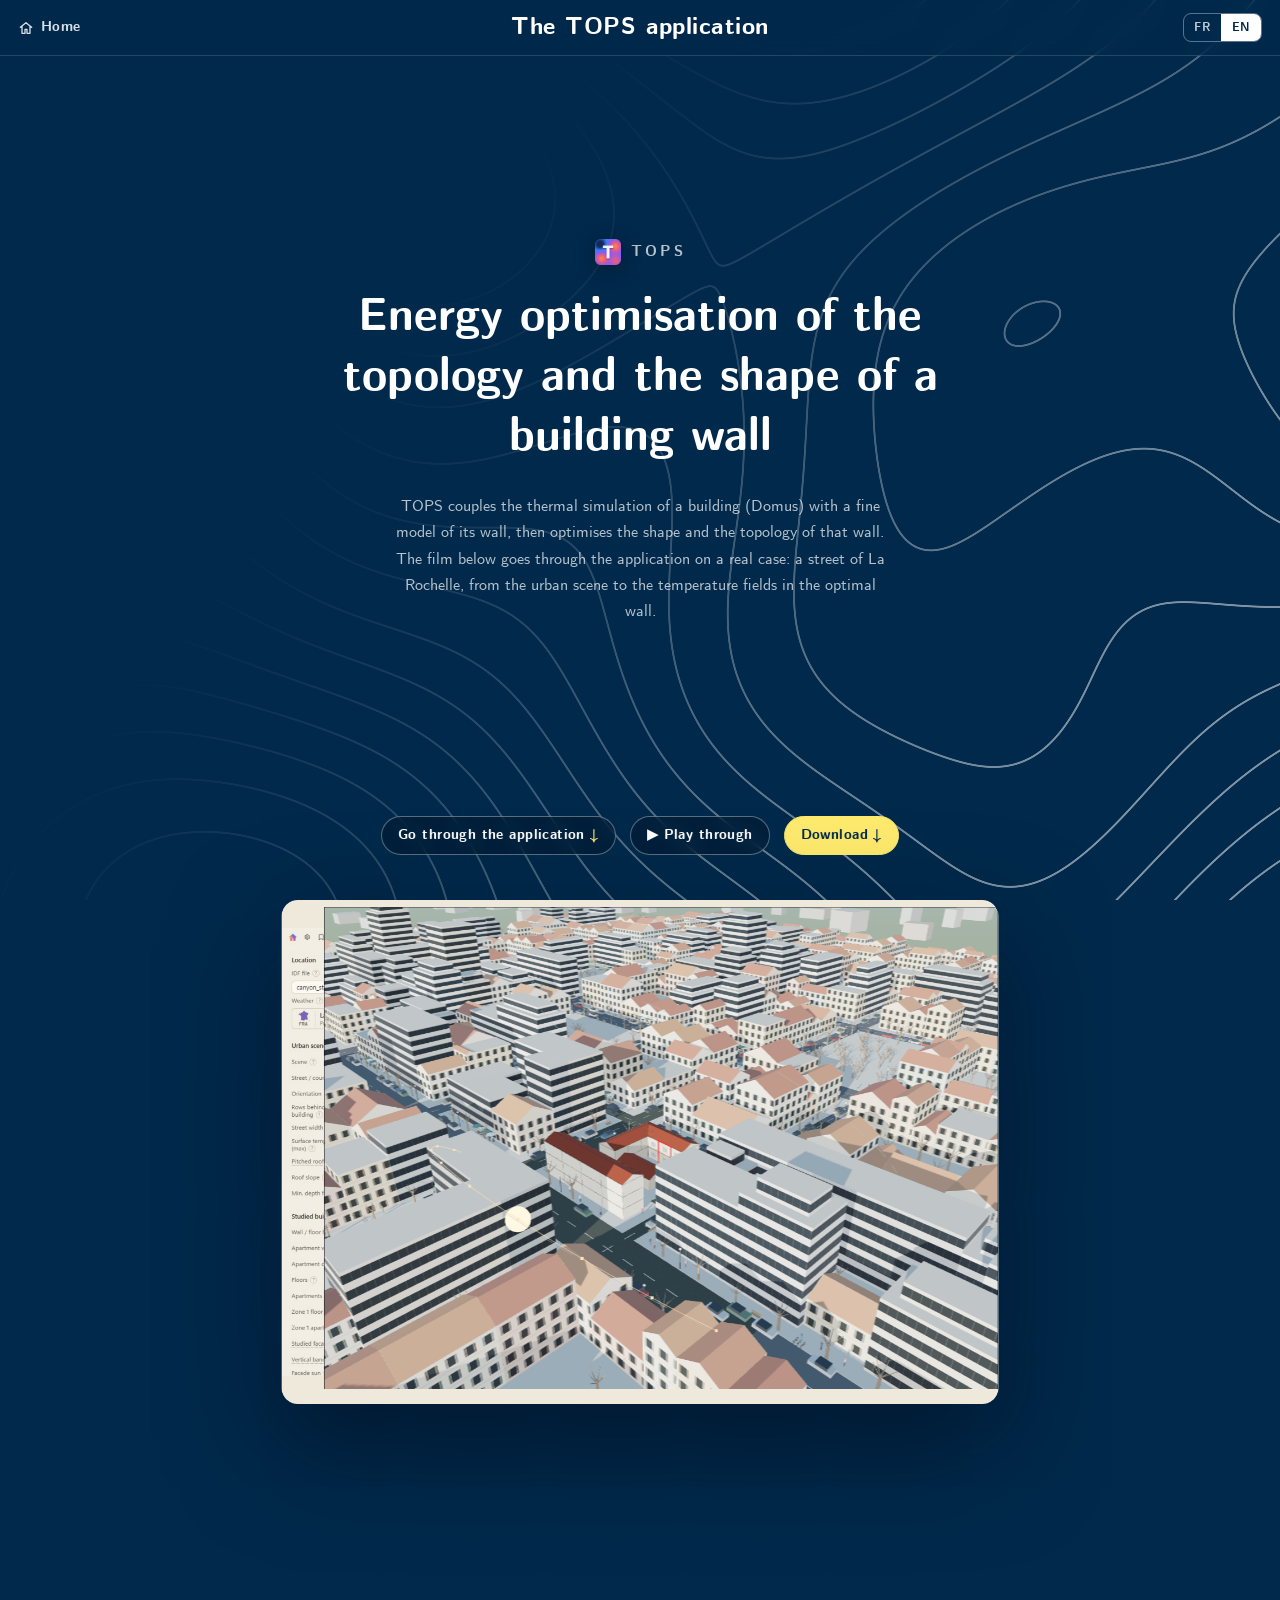
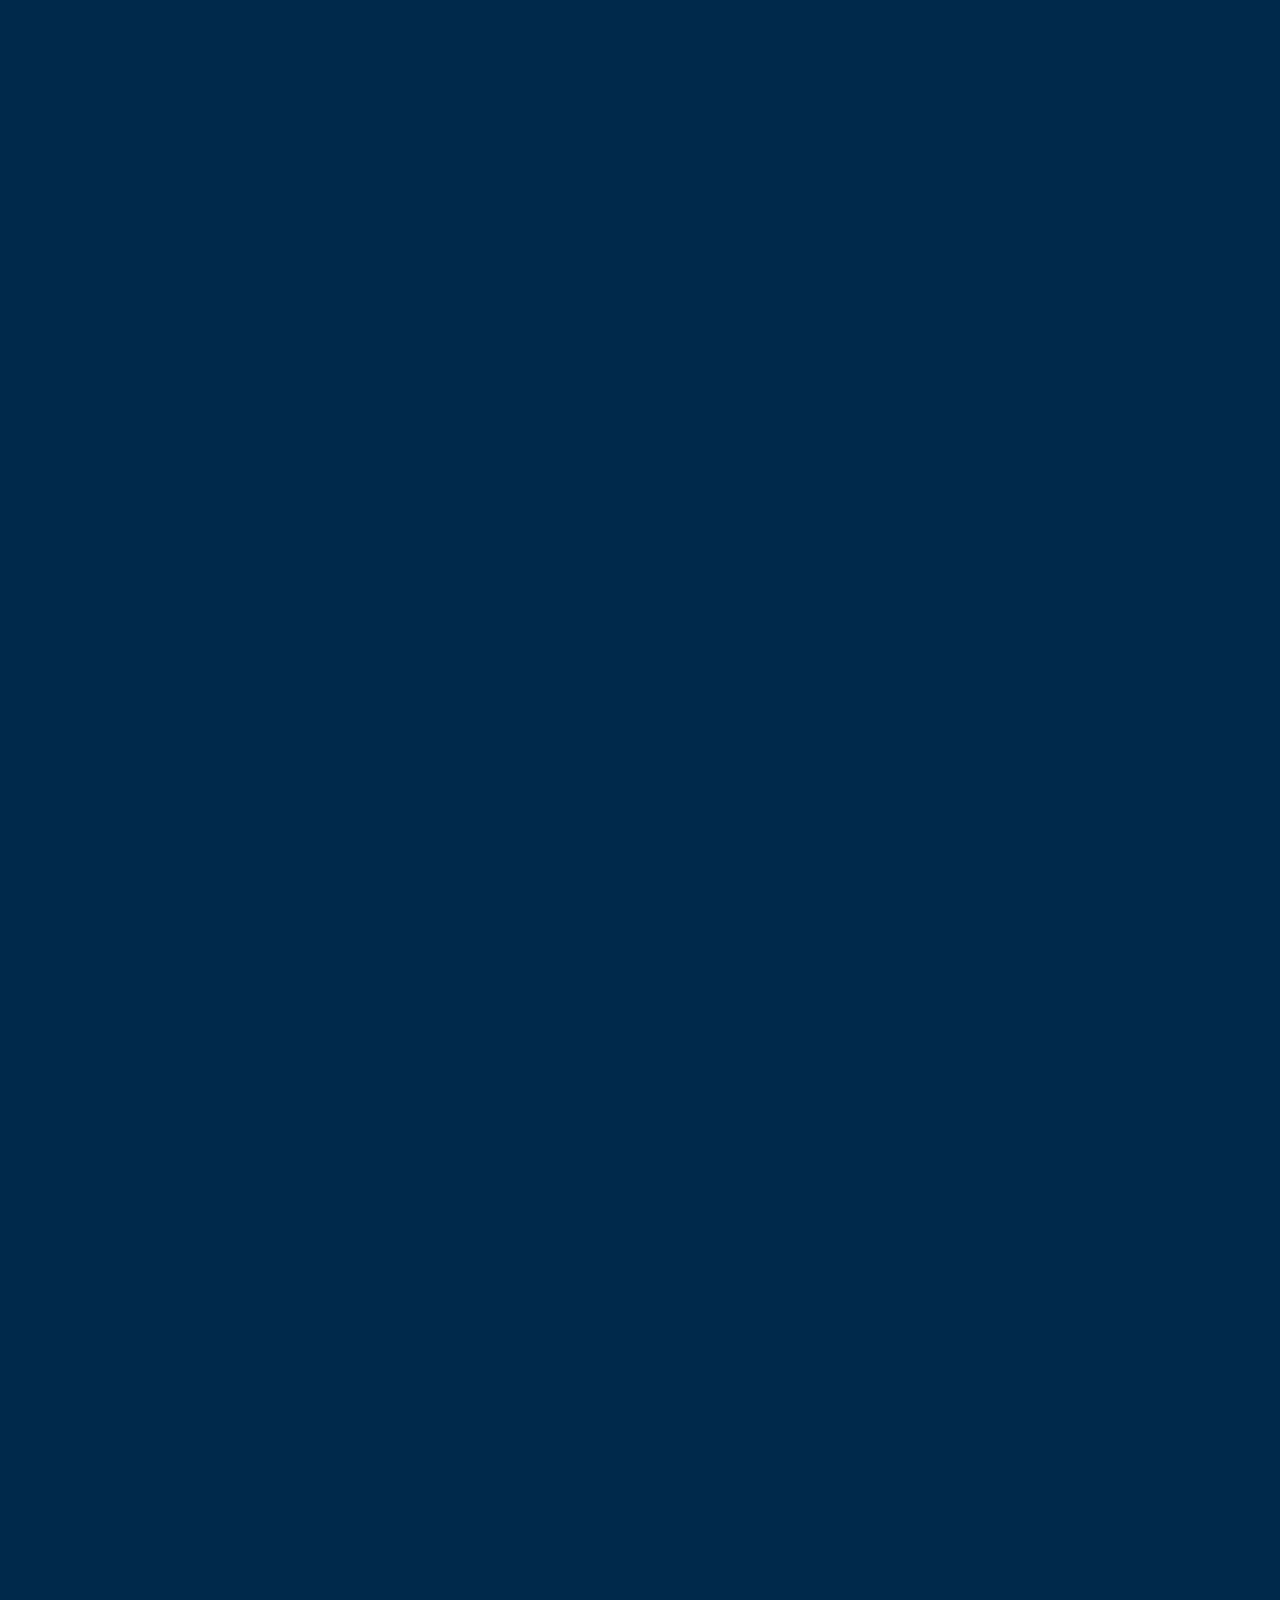
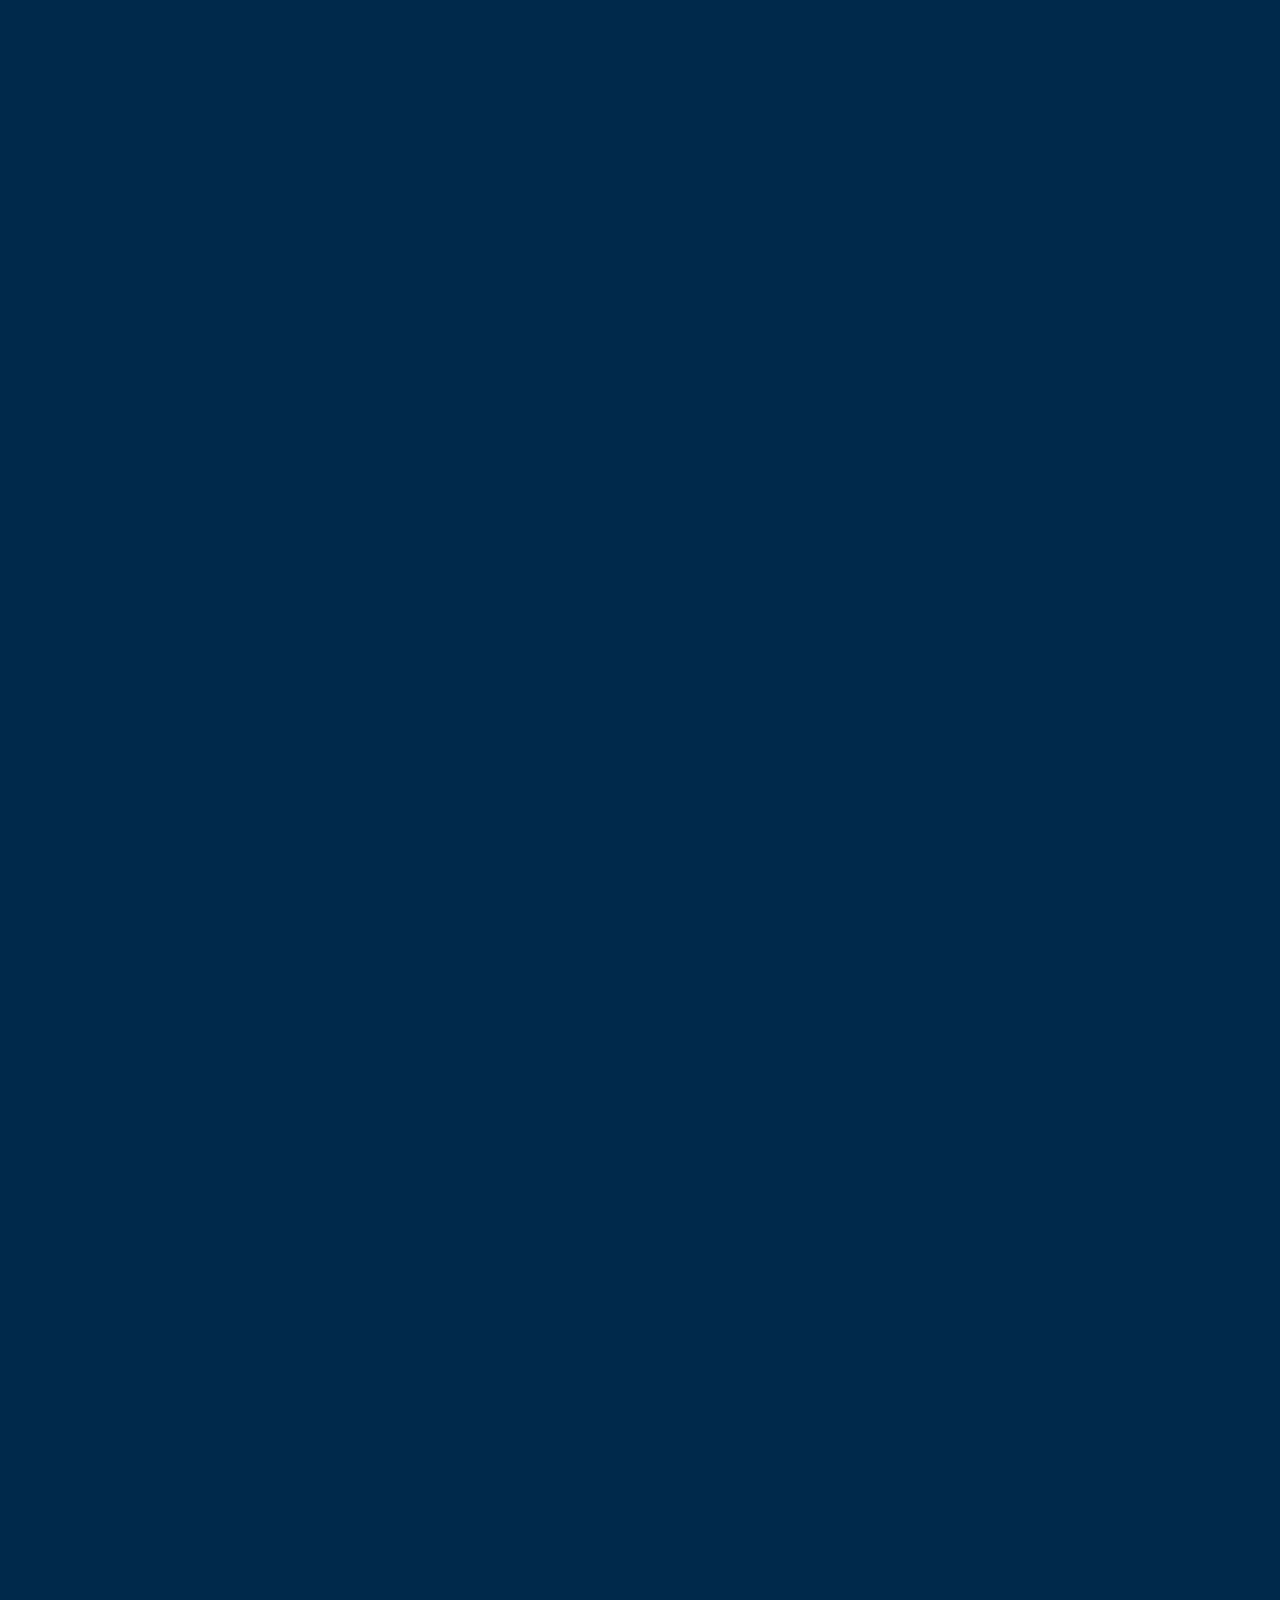
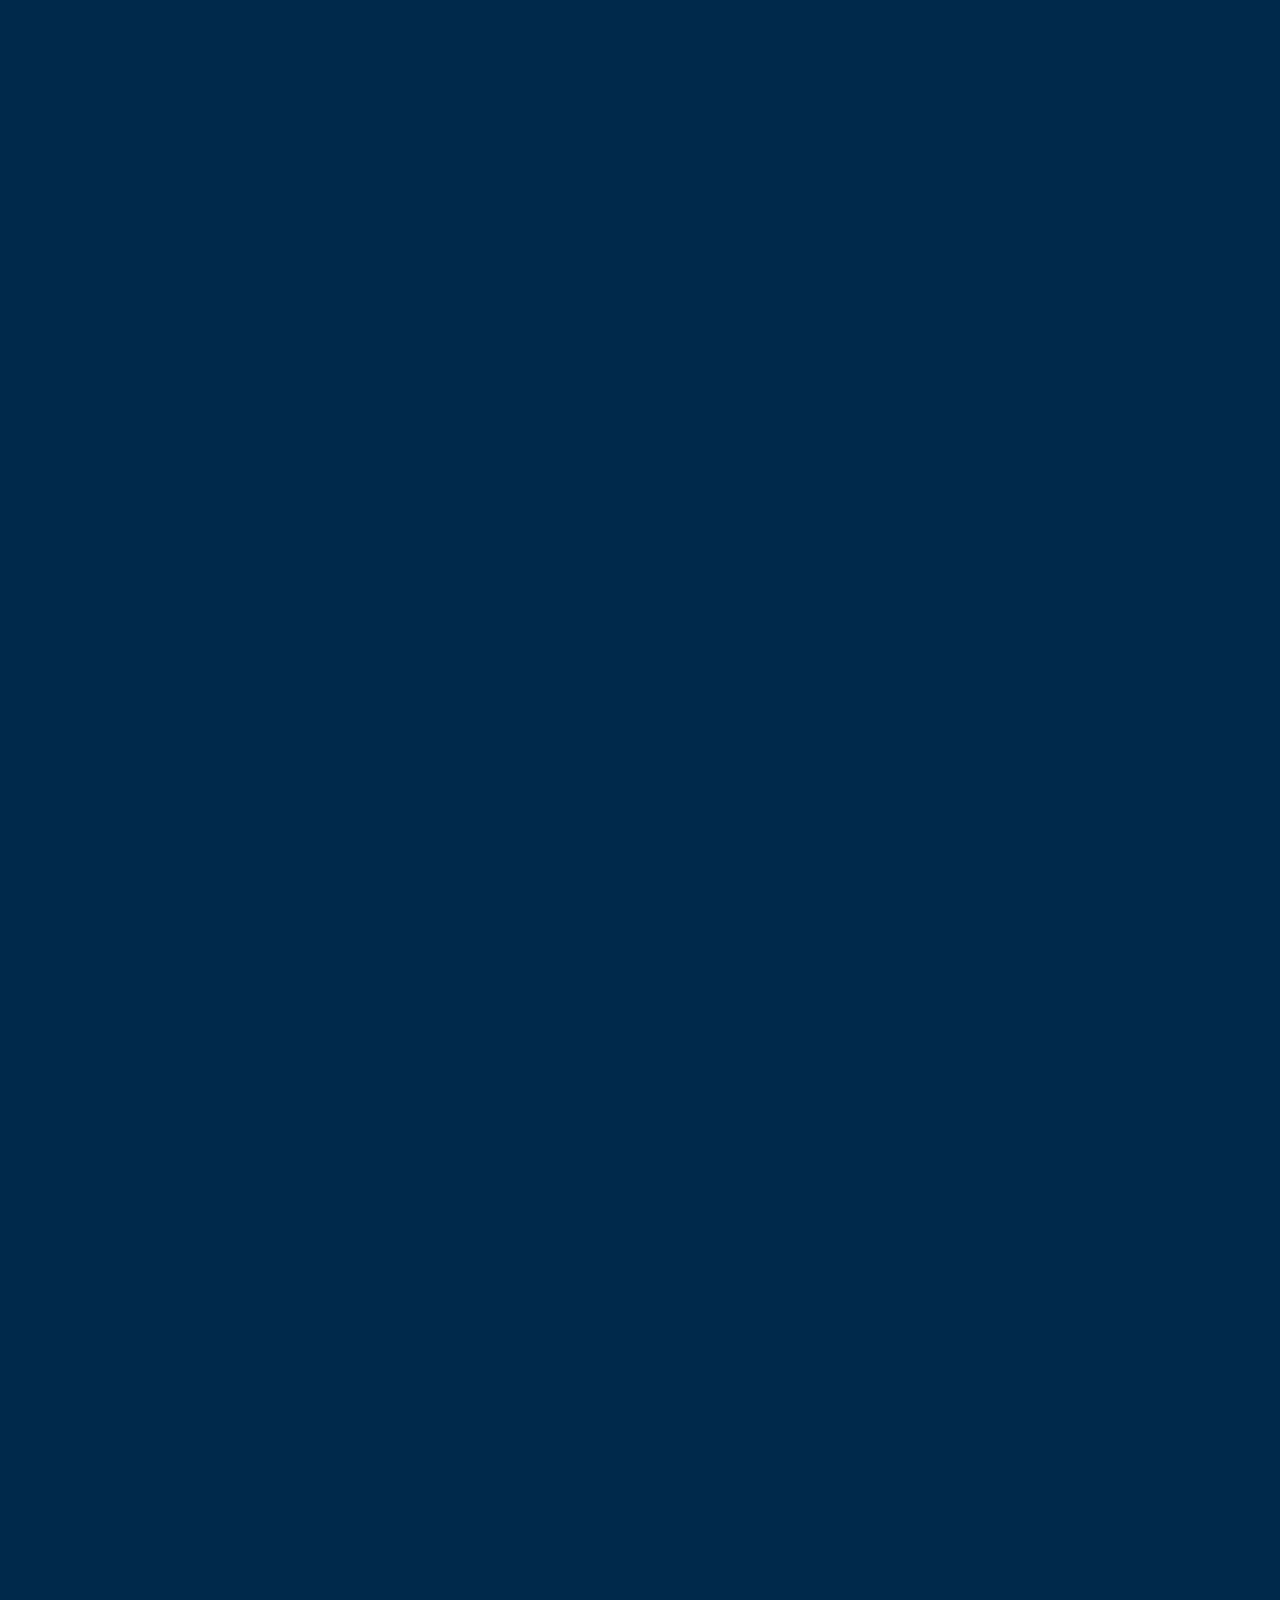
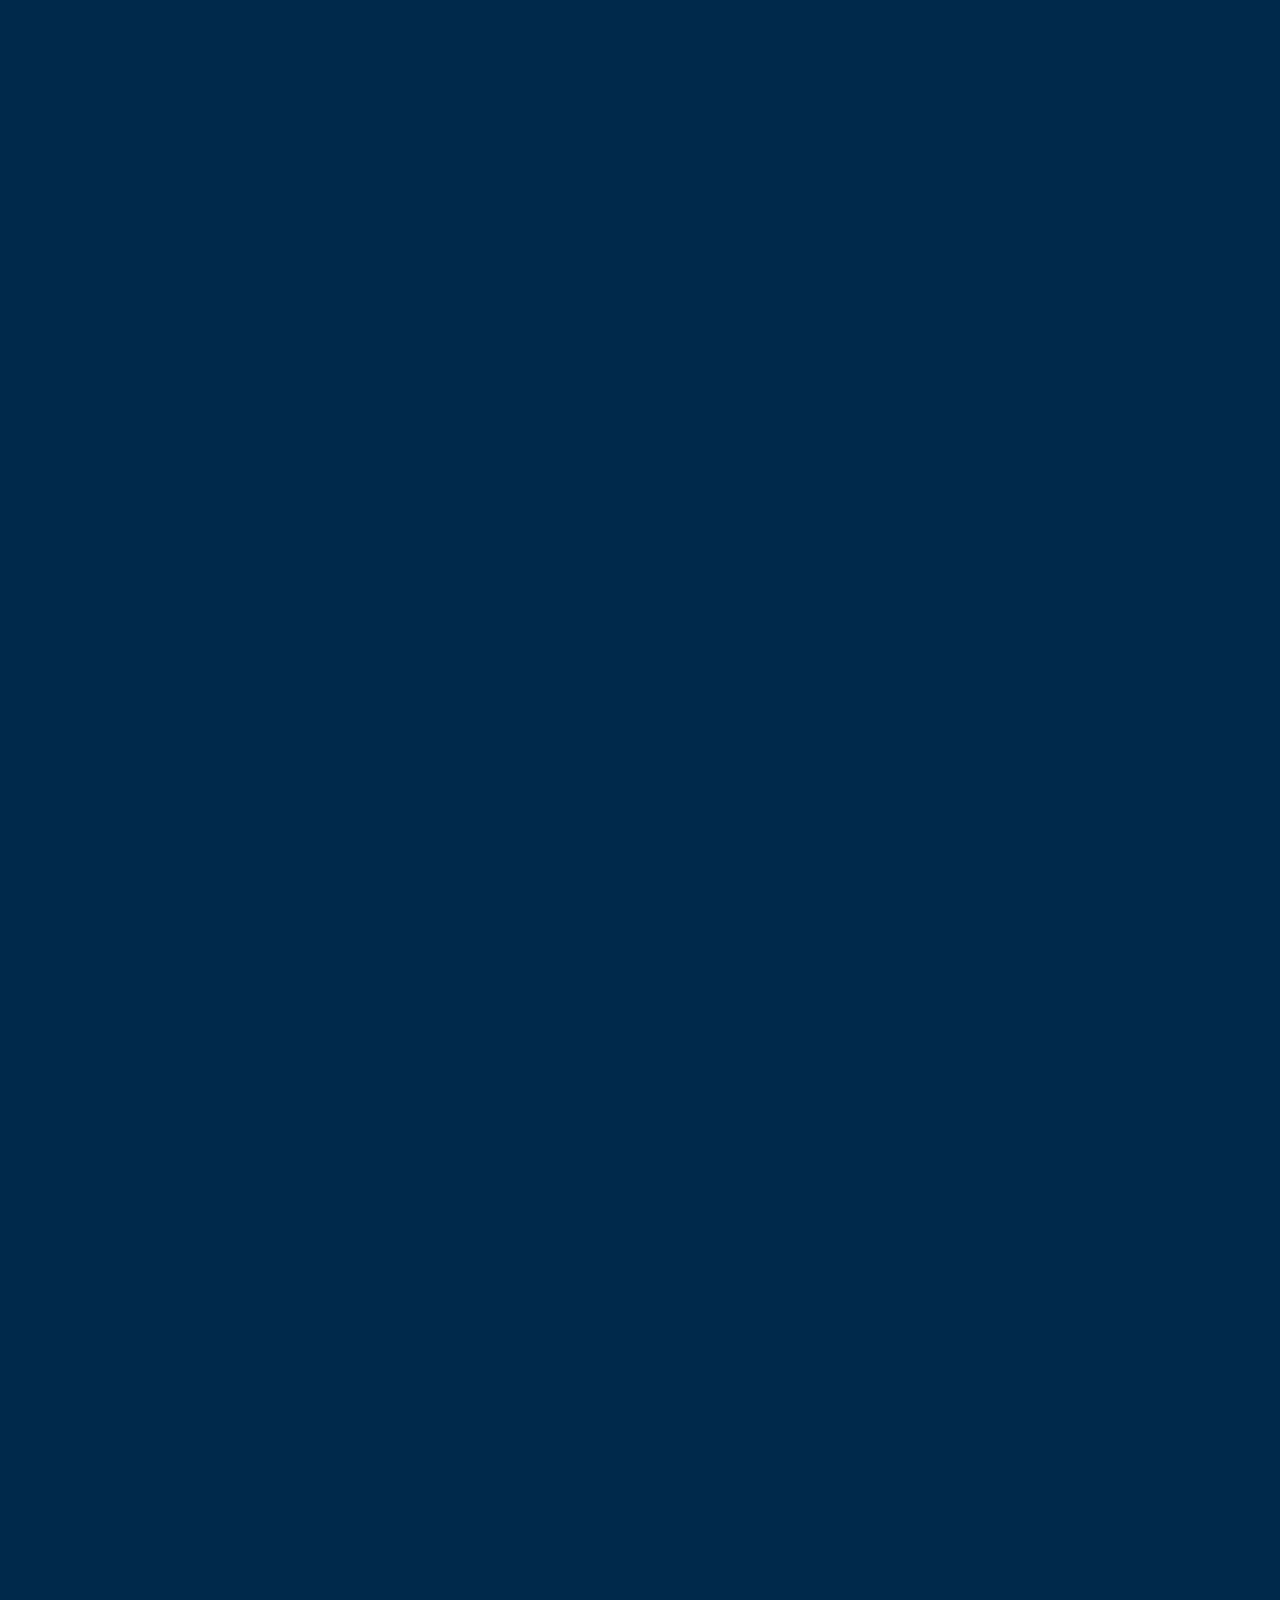
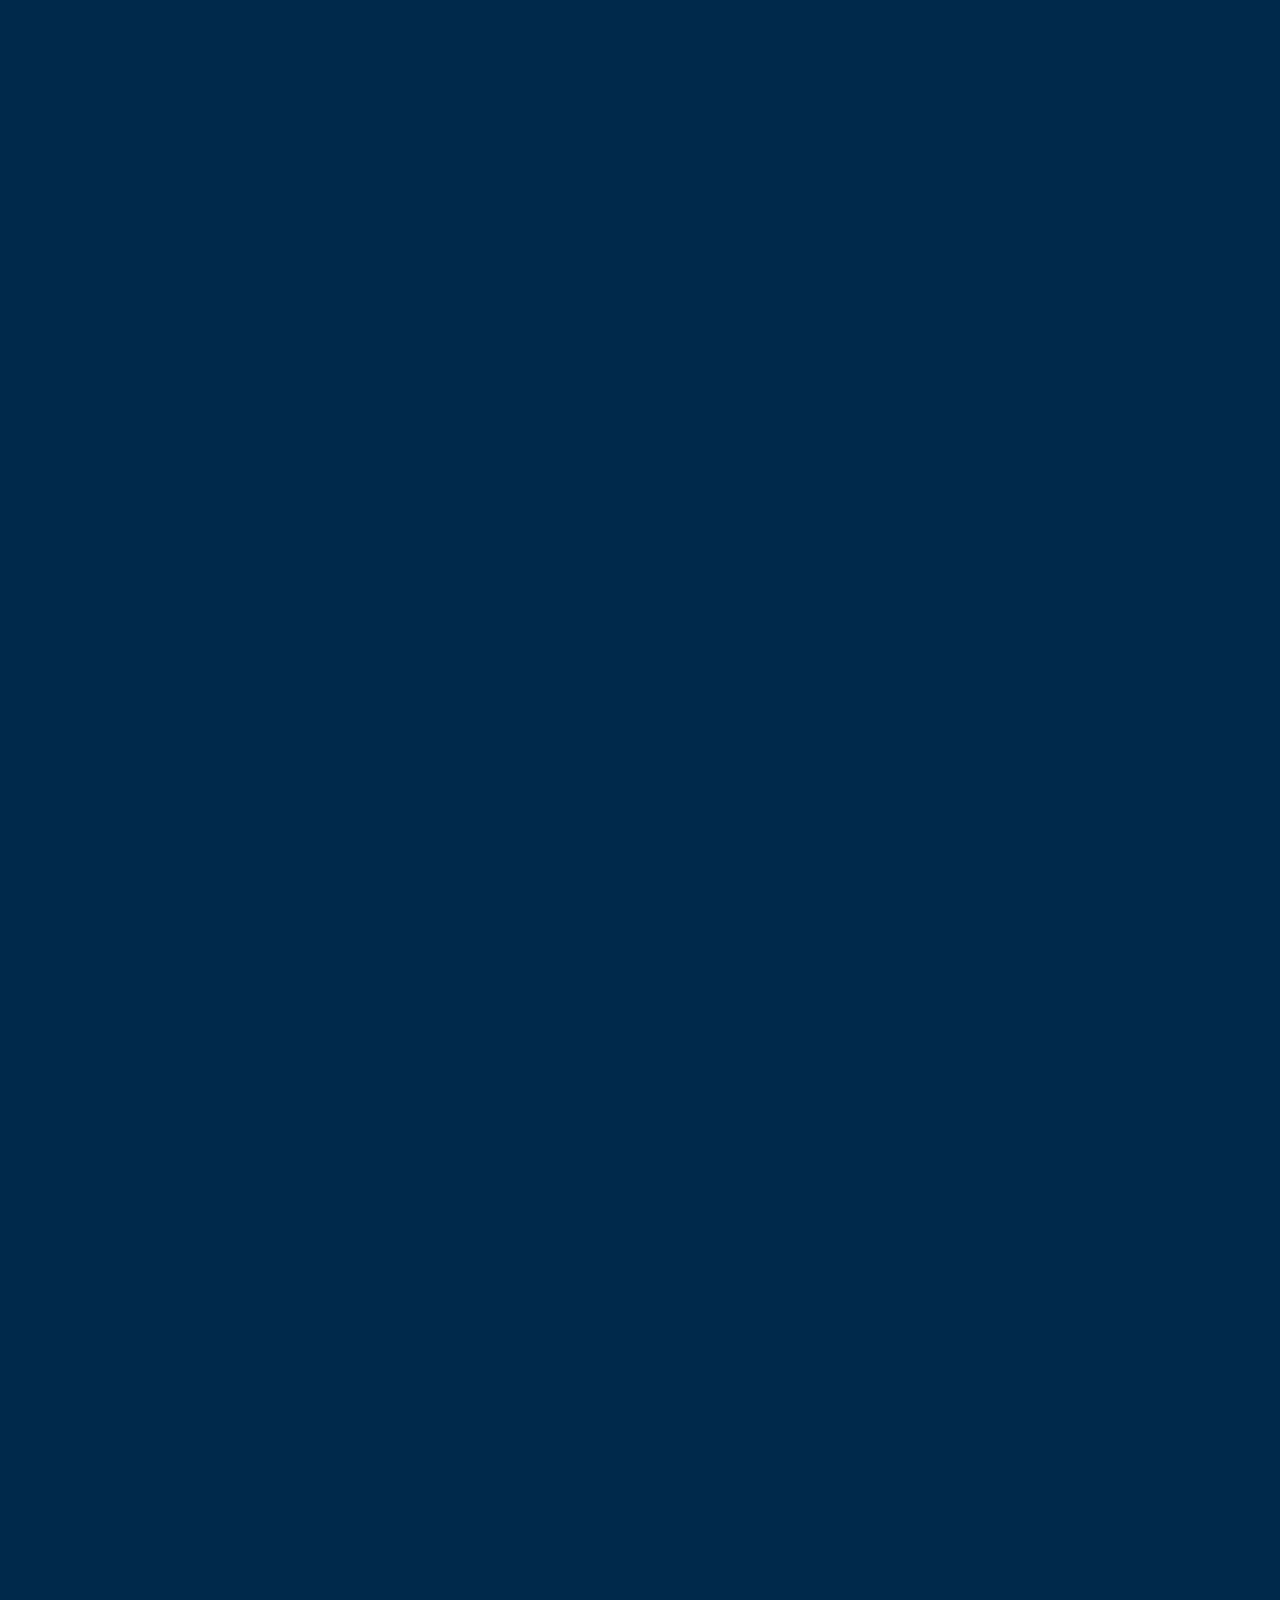
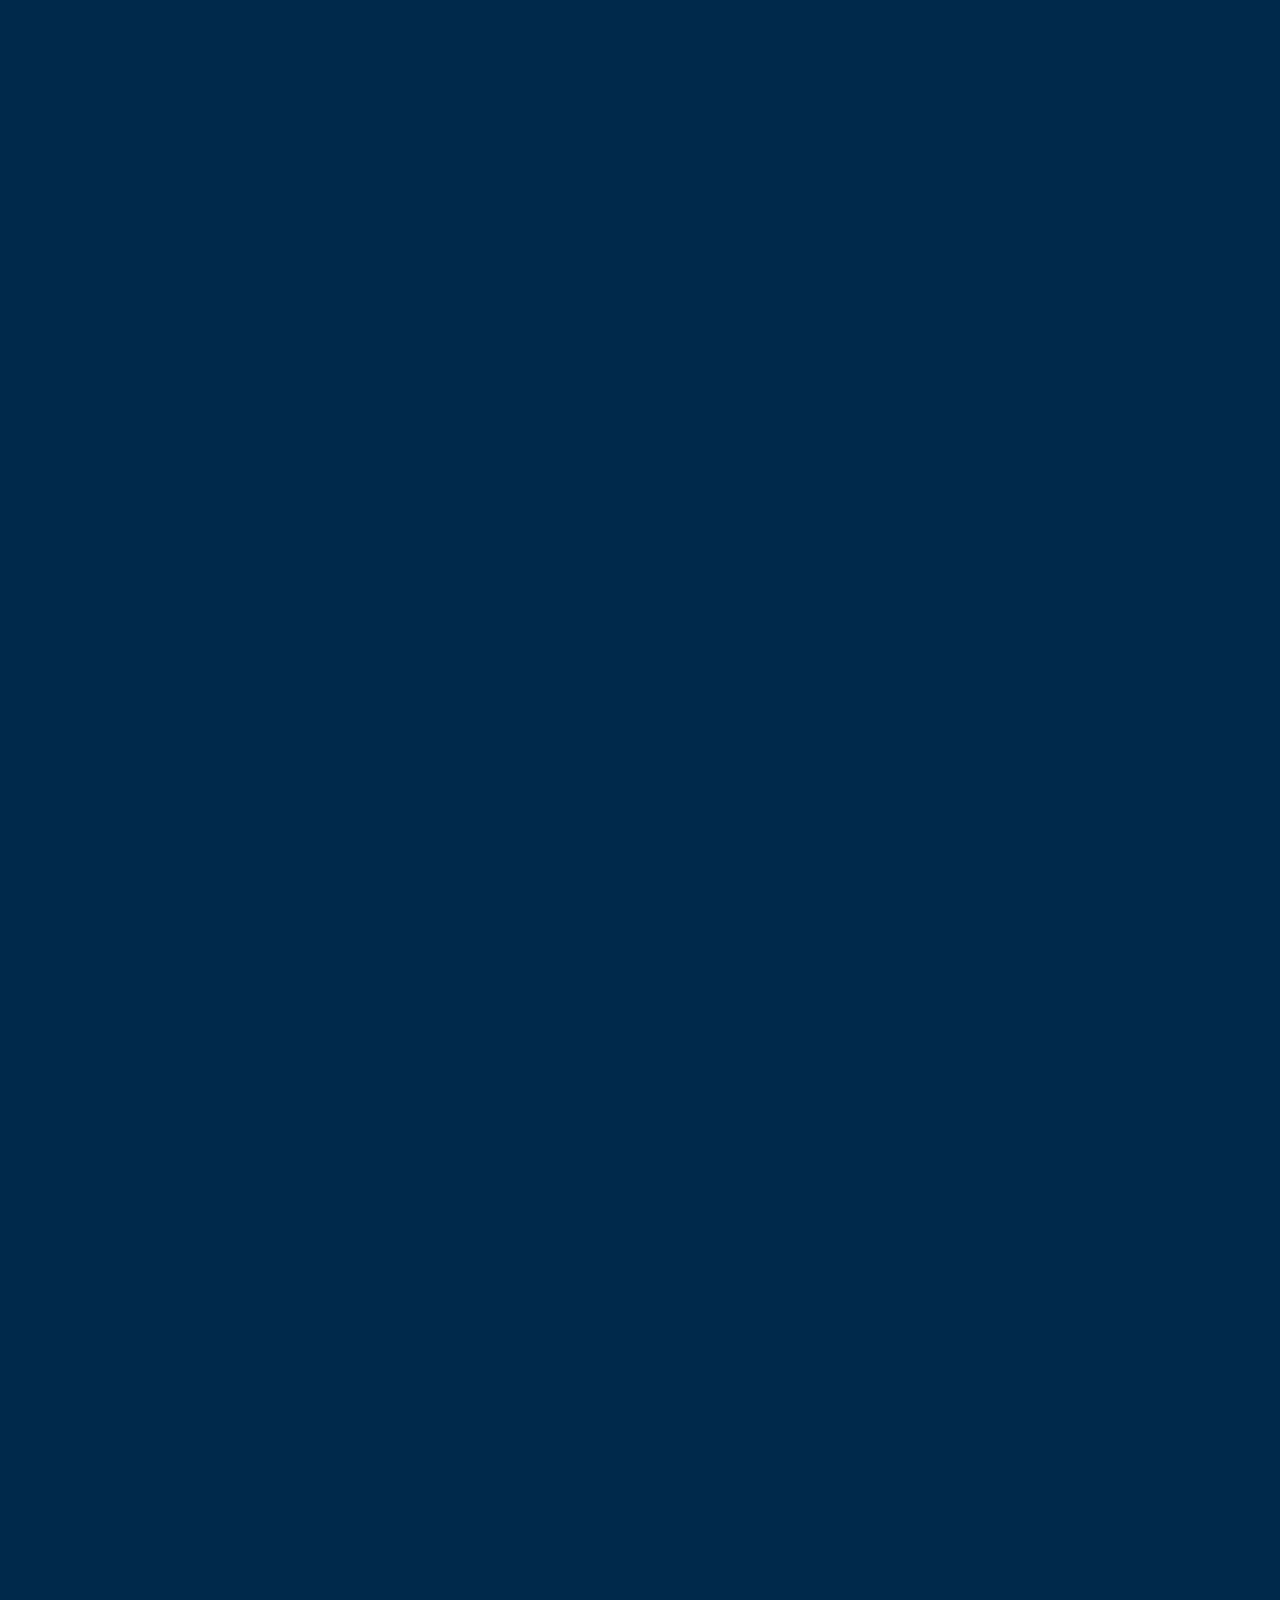
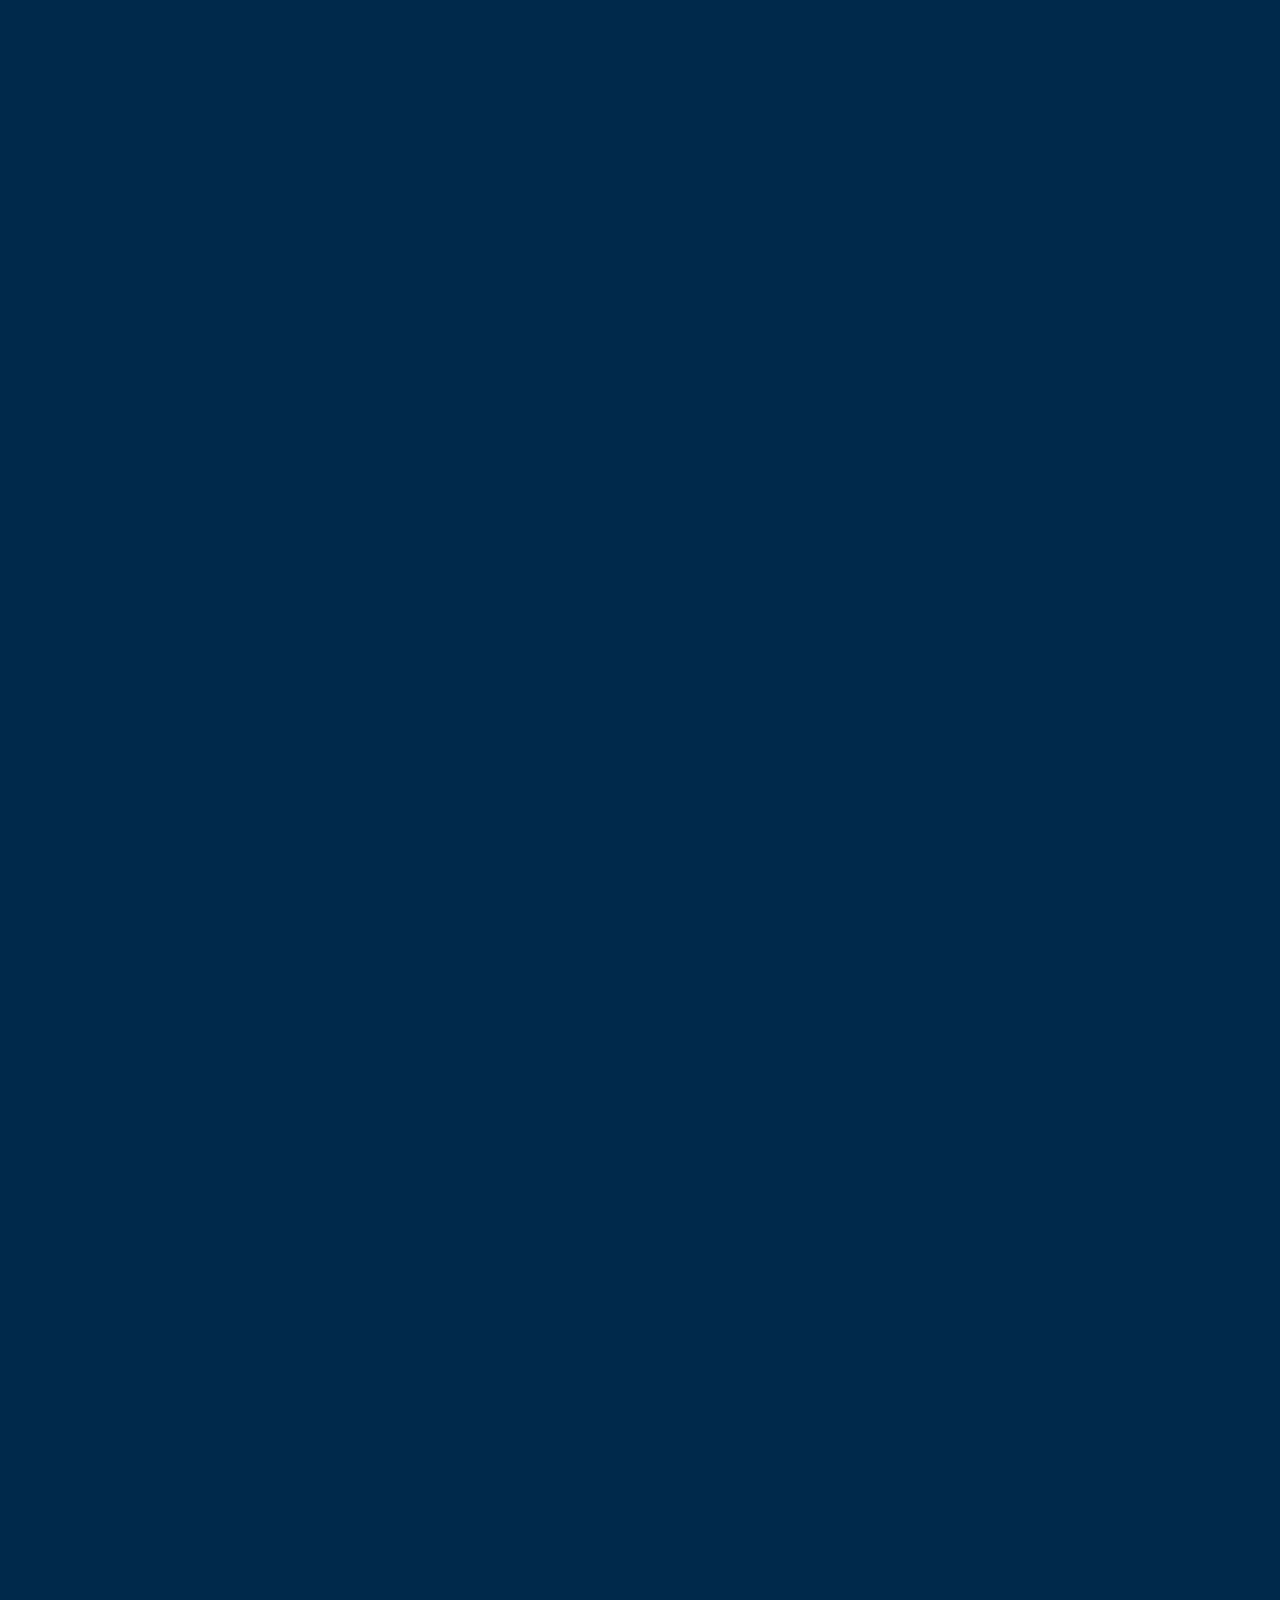
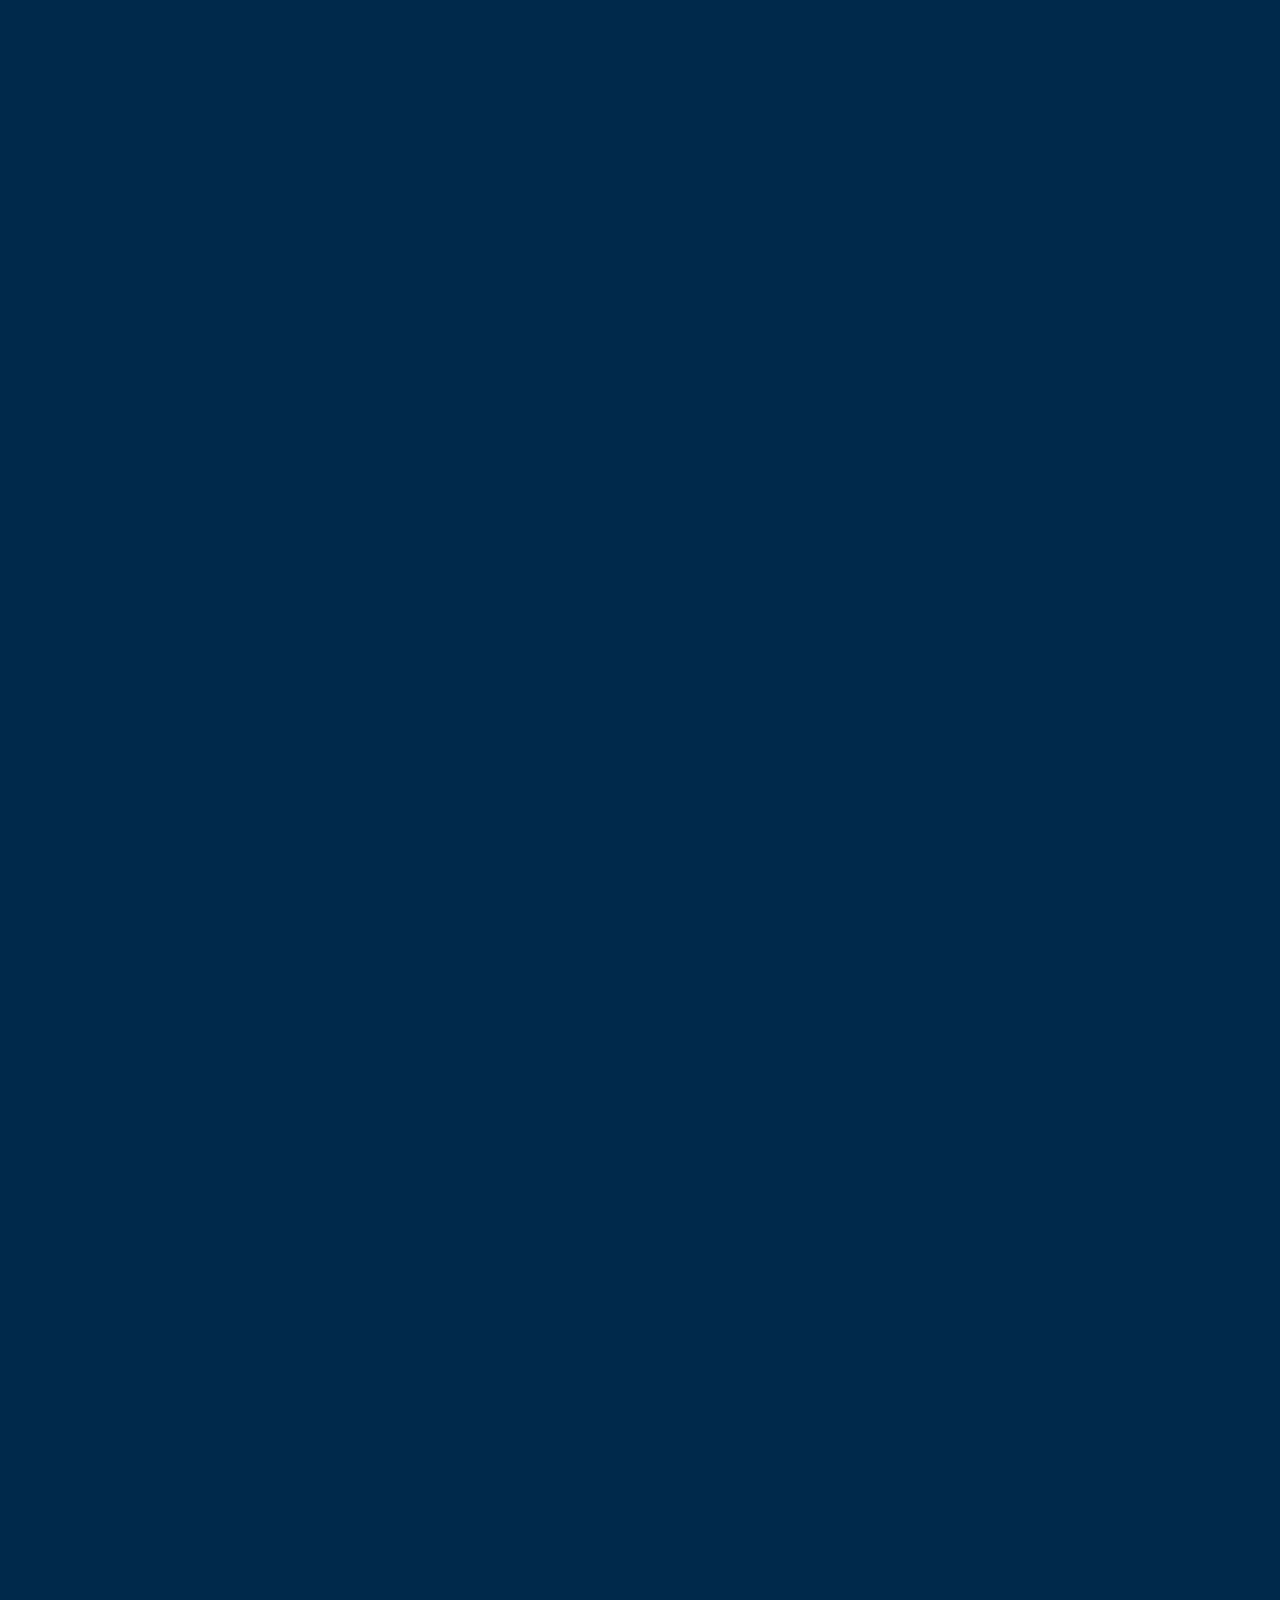
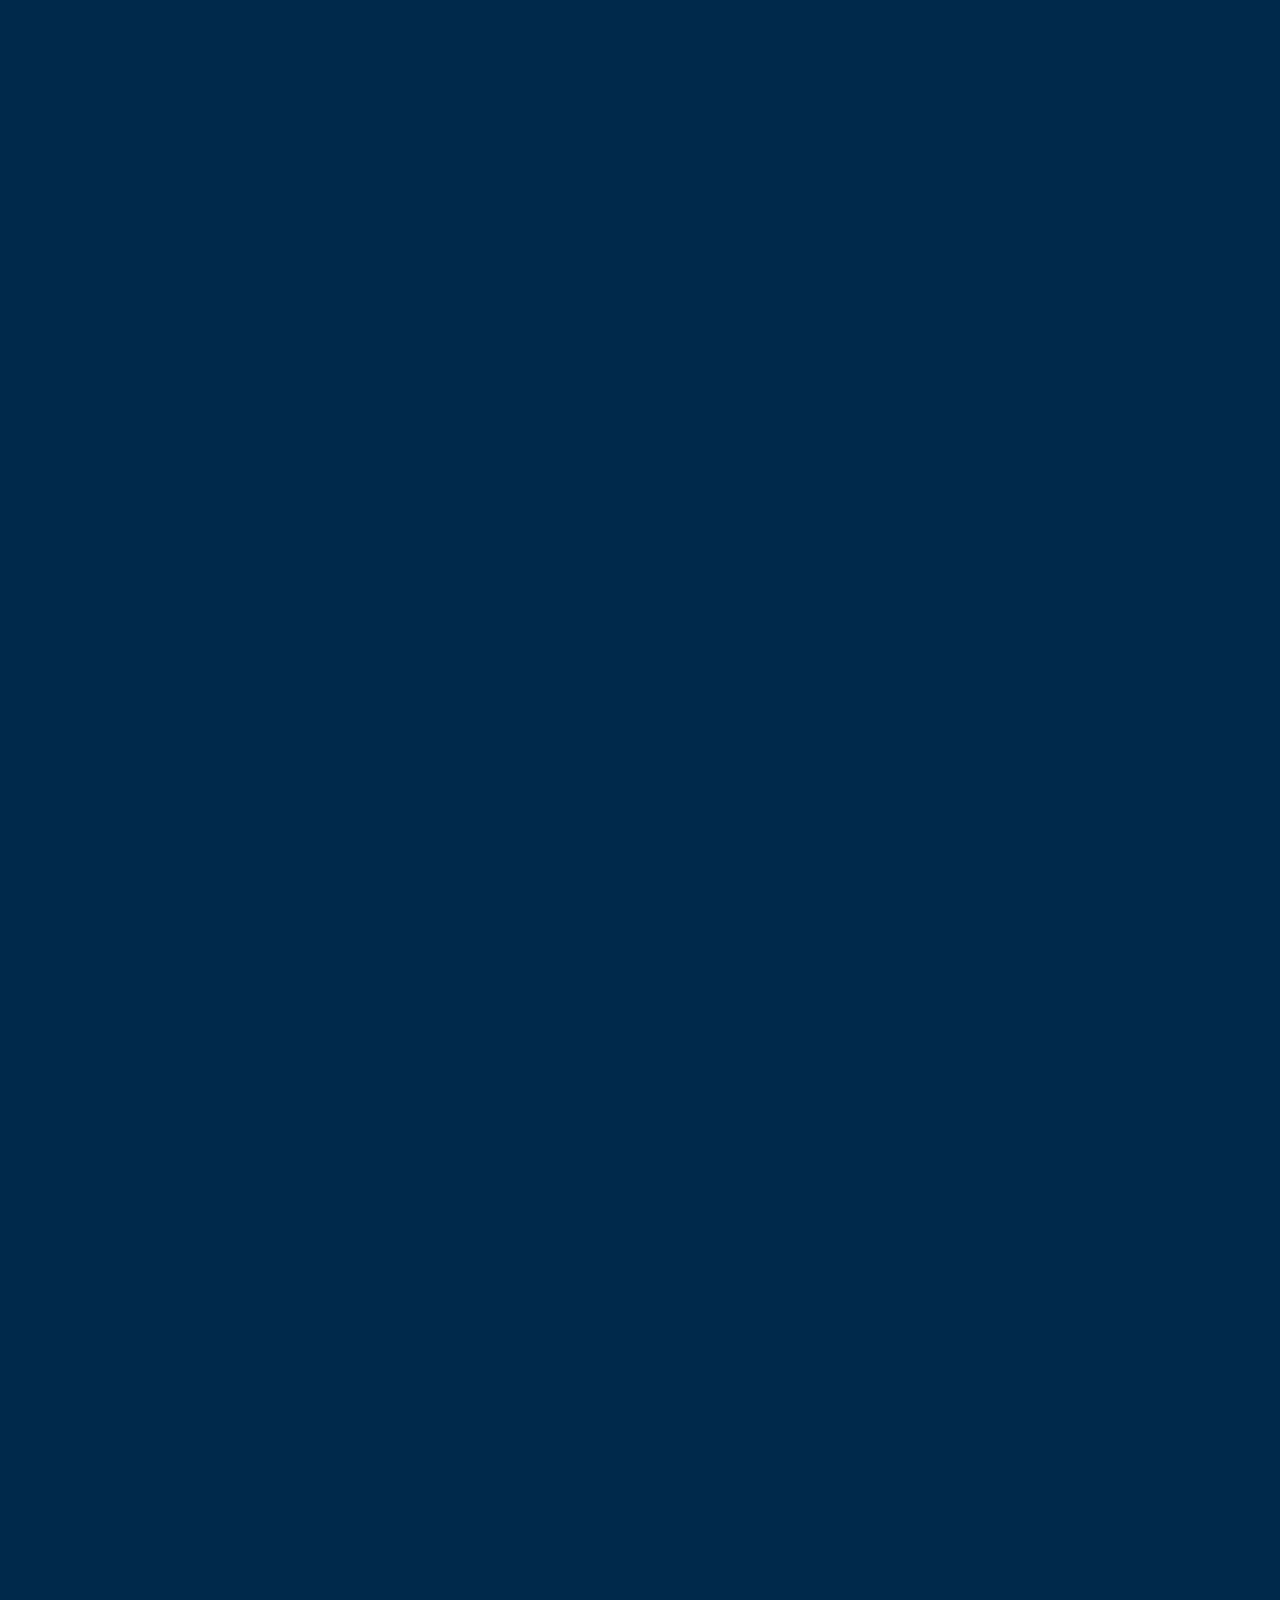
==== commit d84f77cc: "update 11" ====
--- a/app/index.html
+++ b/app/index.html
@@ -6,20 +6,19 @@
 <title>TOPS — l’application</title>
 <meta name="description" content="TOPS : optimisation énergétique de la topologie et de la forme d'une paroi de bâtiment. Visite de l'application.">
 <link rel="icon" href="../assets/tops.png">
-<link rel="stylesheet" href="../css/bar.css?v=2026-11-20f">
-<link rel="stylesheet" href="css/site.css?v=2026-11-20f">
+<link rel="stylesheet" href="../css/bar.css?v=2026-11-20h">
+<link rel="stylesheet" href="css/site.css?v=2026-11-20h">
 </head>
 <body>
 
 <!-- the background of the home page (../webpage): white iso-lines on the CNRS blue (js/field.js, same field) -->
 <canvas id="field" data-line="255,255,255" data-alpha="0.5"></canvas>
 
-<!-- the bar of every page of the site (../css/bar.css); Download: straight to the end of the page, past the film -->
+<!-- the bar of every page of the site (../css/bar.css) -->
 <header class="bar">
   <div class="side"><a class="home" href="../index.html"><svg viewBox="0 0 24 24" width="16" height="16" aria-hidden="true"><path d="M3.5 11 12 4l8.5 7M6 9.5V20h4.5v-6h3v6H18V9.5" fill="none" stroke="currentColor" stroke-width="2" stroke-linecap="round" stroke-linejoin="round"/></svg><span data-i18n="home">Accueil</span></a></div>
   <h1 data-i18n="barTitle">L’application TOPS</h1>
   <div class="side right">
-    <a class="act dl-jump" href="#download"><span data-i18n="dlJump">Télécharger</span> ↓</a>
     <div class="lang" role="group" aria-label="Langue / Language" title="Langue / Language">
       <button type="button" data-lang="fr">FR</button><button type="button" data-lang="en">EN</button>
     </div>
@@ -32,8 +31,10 @@
     <p class="kicker"><img src="../assets/tops.png" alt="" width="26" height="26"><span>TOPS</span></p>
     <h1 data-i18n="tagline">Optimisation énergétique de la topologie et de la forme d’une paroi de bâtiment</h1>
     <p class="lead" data-i18n="lead">TOPS couple la simulation thermique d’un bâtiment (Domus) à un modèle fin de sa paroi, puis optimise la forme et la topologie de cette paroi. Le film qui suit parcourt l’application sur un cas réel : une rue de La Rochelle, de la scène urbaine aux champs de température dans la paroi optimale.</p>
+    <!-- Download: straight to the end of the page, past the film (js/site.js) -->
     <div class="more"><a href="#film"><span data-i18n="more">Parcourir l’application</span> <b>↓</b></a>
-      <button class="watch" type="button">▶ <span data-i18n="watch">Lecture continue</span></button></div>
+      <button class="watch" type="button">▶ <span data-i18n="watch">Lecture continue</span></button>
+      <a class="dl-jump" href="#download"><span data-i18n="dlJump">Télécharger</span> <b>↓</b></a></div>
   </section>
 
   <!-- ============ the film: one screen held in place; the scrolling is its time (forwards, backwards, still) ============ -->
@@ -75,6 +76,7 @@
       <div class="dl-row">
         <input id="dlCode" name="code" type="text" inputmode="text" spellcheck="false" data-i18n-ph="dlPh" placeholder="Code d’accès">
         <button class="btn" type="submit" data-i18n="dlBtn">Télécharger</button>
+        <span class="os" role="img" aria-label="Windows, Linux" title="Windows · Linux"><svg viewBox="0 0 24 24" aria-hidden="true"><path fill="currentColor" d="M3 5.3 10.4 4.3v7.1H3zM11.3 4.2 21 2.8v8.6h-9.7zM3 12.4h7.4v7.2L3 18.6zM11.3 12.4H21v8.7l-9.7-1.3z"/></svg><svg viewBox="0 0 24 24" aria-hidden="true"><path fill="currentColor" d="M12 2c-2.4 0-3.8 2-3.8 4.6 0 1.3.3 2.2-.4 3.4C6.4 12.2 5 14.4 5 17c0 2.7 2.9 4.6 7 4.6s7-1.9 7-4.6c0-2.6-1.4-4.8-2.8-7-.7-1.2-.4-2.1-.4-3.4C15.8 4 14.4 2 12 2z"/><ellipse cx="12" cy="16" rx="3.5" ry="4.3" fill="var(--blue)"/><circle cx="10.6" cy="6.3" r=".95" fill="var(--blue)"/><circle cx="13.4" cy="6.3" r=".95" fill="var(--blue)"/><path d="M10.6 8.3h2.8L12 10z" fill="var(--yellow)"/><ellipse cx="8.4" cy="21.3" rx="2.6" ry="1.2" fill="var(--yellow)"/><ellipse cx="15.6" cy="21.3" rx="2.6" ry="1.2" fill="var(--yellow)"/></svg></span>
       </div>
       <p class="dl-note" id="dlNote" data-i18n="dlNote">Le code est personnel ; ses détenteurs sont prévenus des nouvelles versions.</p>
     </form>
@@ -85,8 +87,8 @@
   <p class="credit" data-i18n="credit">William Dumontaud — LaSIE, La Rochelle Université · IUSTI, Aix-Marseille Université</p>
 </footer>
 
-<script src="media/film.js?v=2026-11-20f"></script>
-<script src="../js/field.js?v=2026-11-20f"></script>
-<script src="js/site.js?v=2026-11-20f"></script>
+<script src="media/film.js?v=2026-11-20h"></script>
+<script src="../js/field.js?v=2026-11-20h"></script>
+<script src="js/site.js?v=2026-11-20h"></script>
 </body>
 </html>
--- a/css/bar.css
+++ b/css/bar.css
@@ -26,4 +26,4 @@
   .bar h1{font-size:15px}
   .home span{display:none}
 }
-@media (max-width:420px){ .bar h1{display:none} }
+@media (max-width:420px){ .bar{grid-template-columns:auto 1fr} .bar h1{display:none} }
--- a/app/css/site.css
+++ b/app/css/site.css
@@ -42,6 +42,10 @@
   padding: 8px 16px; border: 1px solid var(--glass-line); background: var(--glass); backdrop-filter: blur(8px); -webkit-backdrop-filter: blur(8px); }
 .watch { cursor: pointer; }
 .more a:hover, .watch:hover { border-color: var(--yellow); }
+/* Download: the yellow of the actions, past the film */
+.more a.dl-jump { color: var(--blue); background: var(--yellow); border-color: var(--yellow); }
+.more a.dl-jump:hover { background: #fff3a6; }
+.more a.dl-jump b { color: var(--blue); }
 .more b { display: inline-block; color: var(--yellow); animation: bob 1.6s ease-in-out infinite; }
 @keyframes bob { 50% { transform: translateY(4px); } }
 
@@ -119,7 +123,7 @@
 .end h2 { margin: 0 0 12px; font-size: clamp(24px, 2.6vw, 32px); line-height: 1.2; font-weight: 700; }
 .end > p { margin: 0 0 24px; color: var(--soft); line-height: 1.6; }
 .sr { position: absolute; width: 1px; height: 1px; overflow: hidden; clip: rect(0 0 0 0); white-space: nowrap; }
-.dl-row { display: flex; gap: 8px; max-width: 460px; margin: 0 auto; }
+.dl-row { display: flex; gap: 8px; max-width: 460px; margin: 0 auto; position: relative; }
 .dl-row input { flex: 1; min-width: 0; font: 15px var(--font); padding: 10px 14px; border-radius: 10px; border: 1px solid var(--glass-line);
   background: var(--glass); color: #fff; outline: none; backdrop-filter: blur(8px); -webkit-backdrop-filter: blur(8px); }
 .dl-row input::placeholder { color: rgba(255,255,255,.55); }
@@ -127,6 +131,10 @@
 .btn { font: 700 14px var(--font); letter-spacing: .03em; border-radius: 10px; padding: 10px 18px; cursor: pointer; border: 0;
   background: var(--yellow); color: var(--blue); }
 .btn:hover { background: #fff3a6; }
+/* the systems it runs on: logos rather than words */
+.os { position: absolute; left: 100%; top: 50%; transform: translateY(-50%); display: flex; align-items: center; gap: 8px;
+  padding-left: 14px; color: #fff; }
+.os svg { width: 26px; height: 26px; opacity: .9; }
 .dl-note { margin: 12px 0 0; font-size: 13px; line-height: 1.5; color: rgba(255,255,255,.6); }
 .dl-note.warn { color: var(--yellow); }
 
@@ -145,6 +153,7 @@
 @media (max-width: 520px) {
   .more { flex-direction: column; gap: 10px; }
   .dl-row { flex-direction: column; }
+  .os { position: static; transform: none; justify-content: center; padding: 4px 0 0; }
 }
 @media (prefers-reduced-motion: reduce) {
   html { scroll-behavior: auto; }
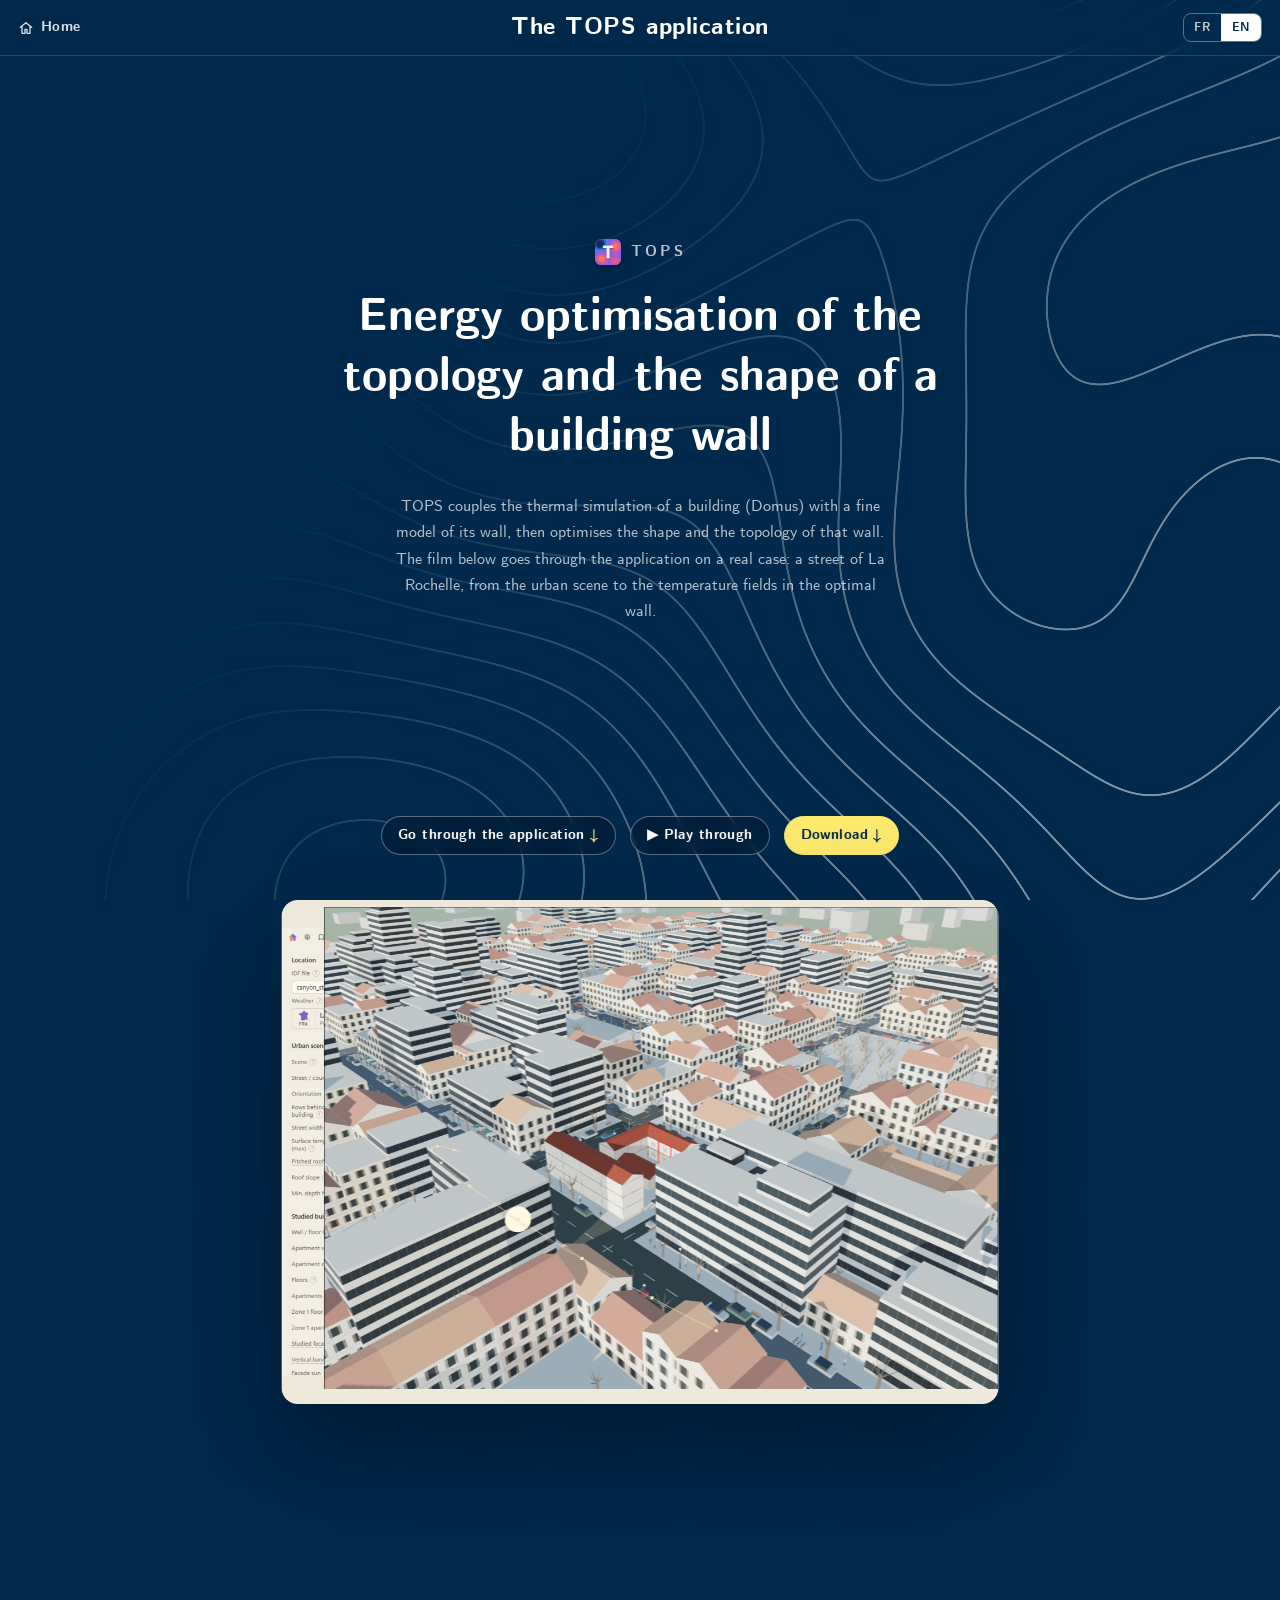
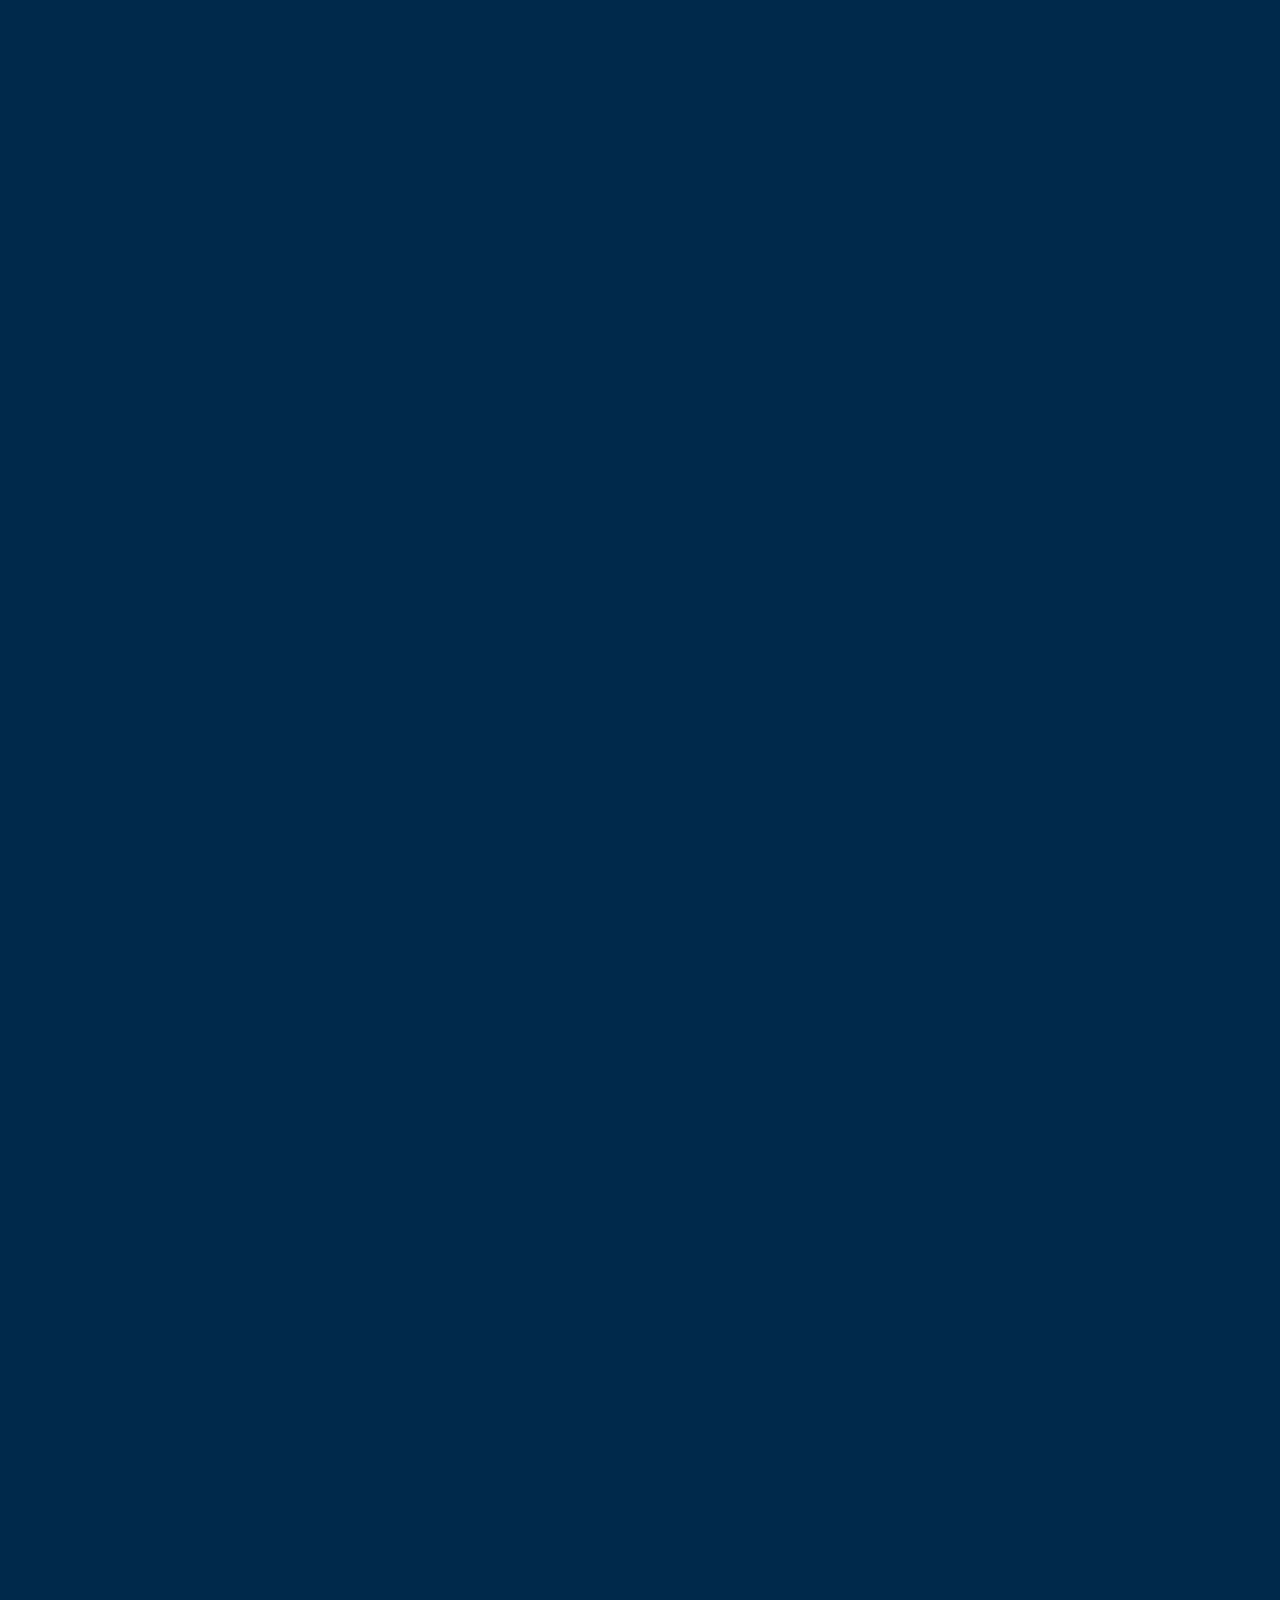
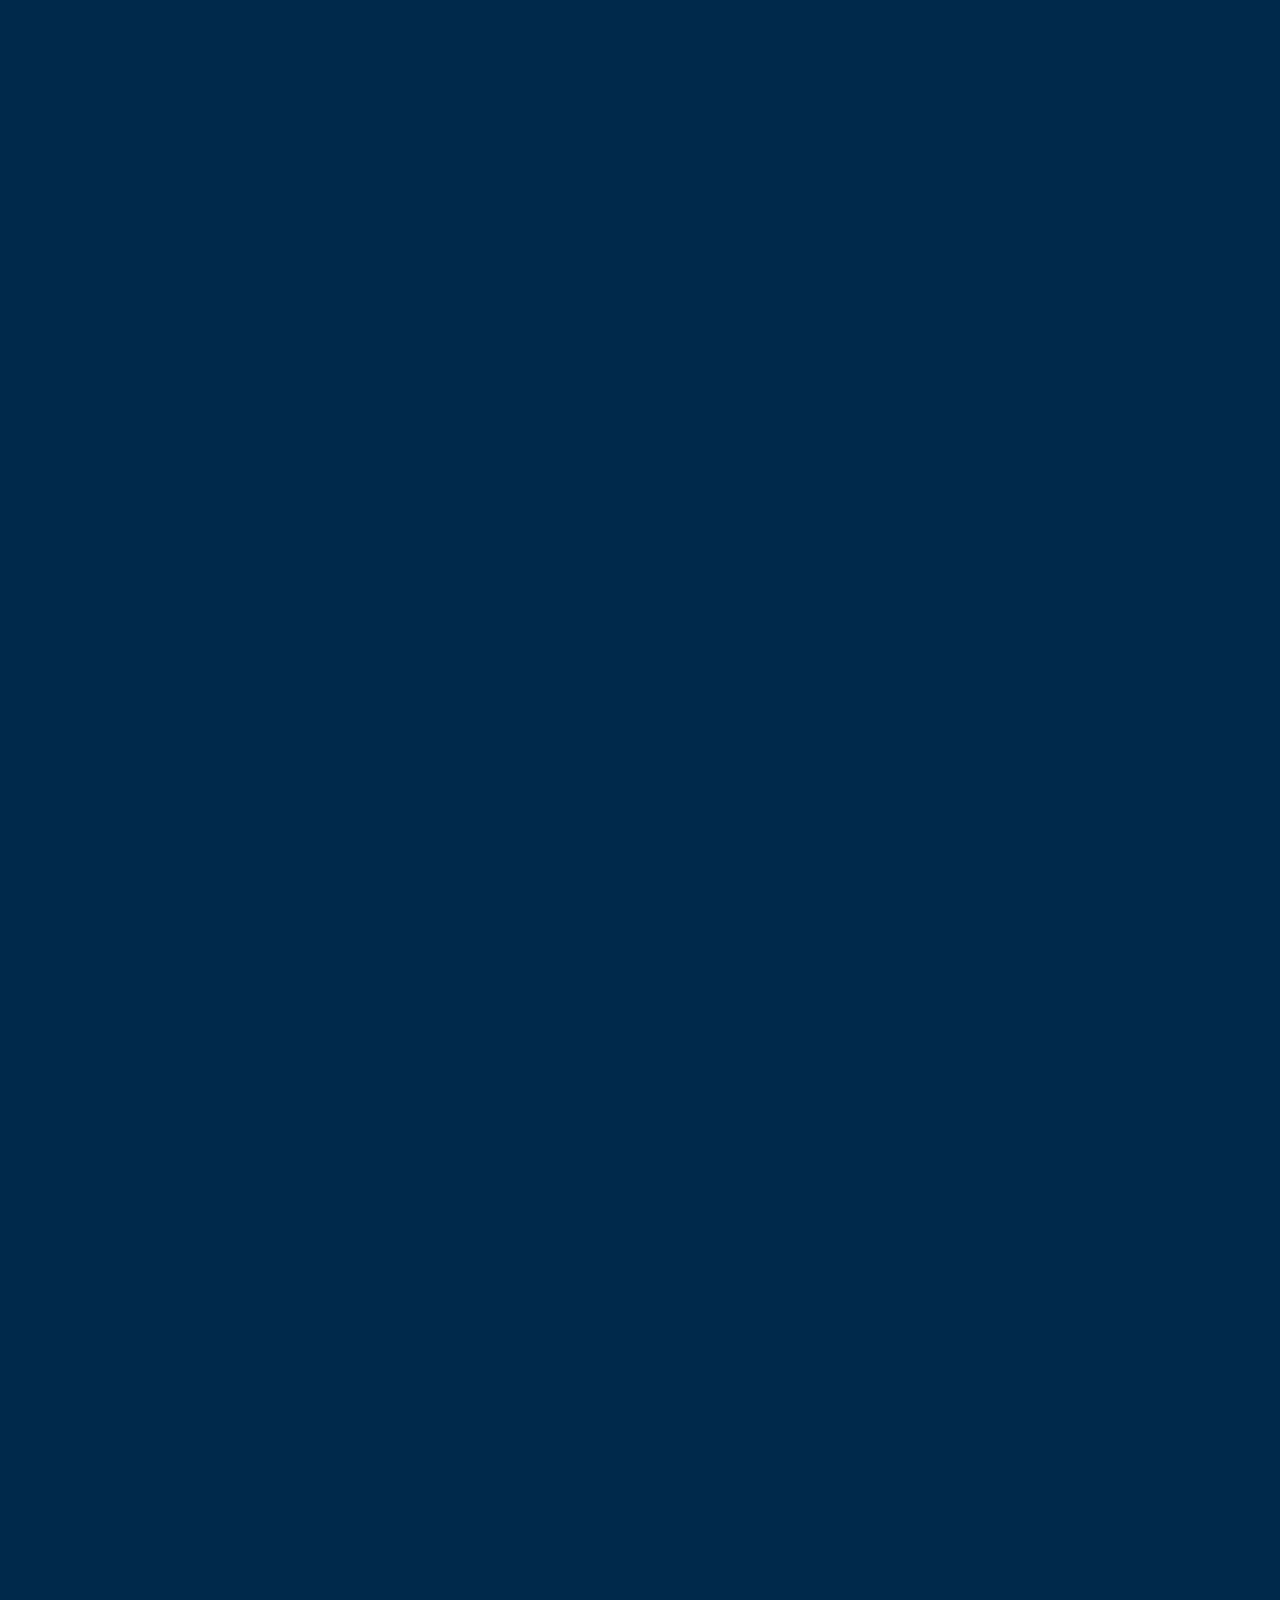
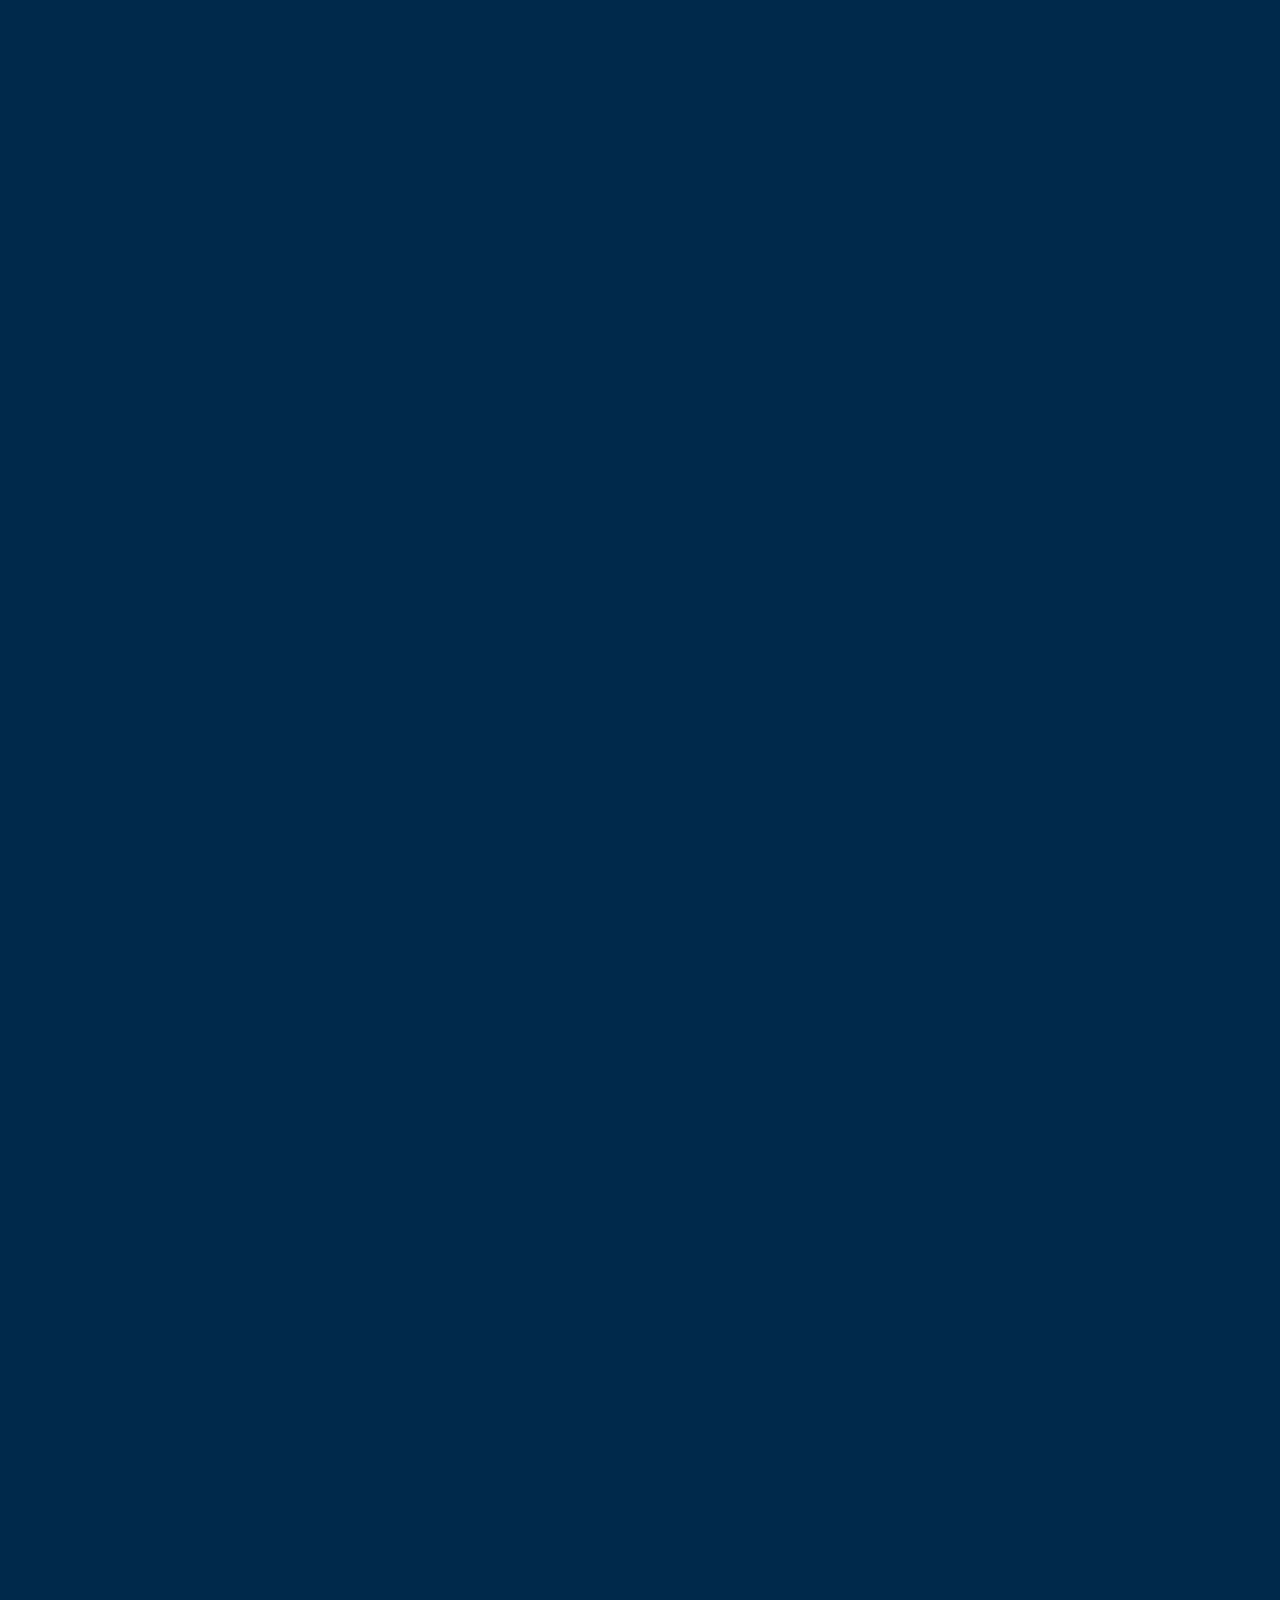
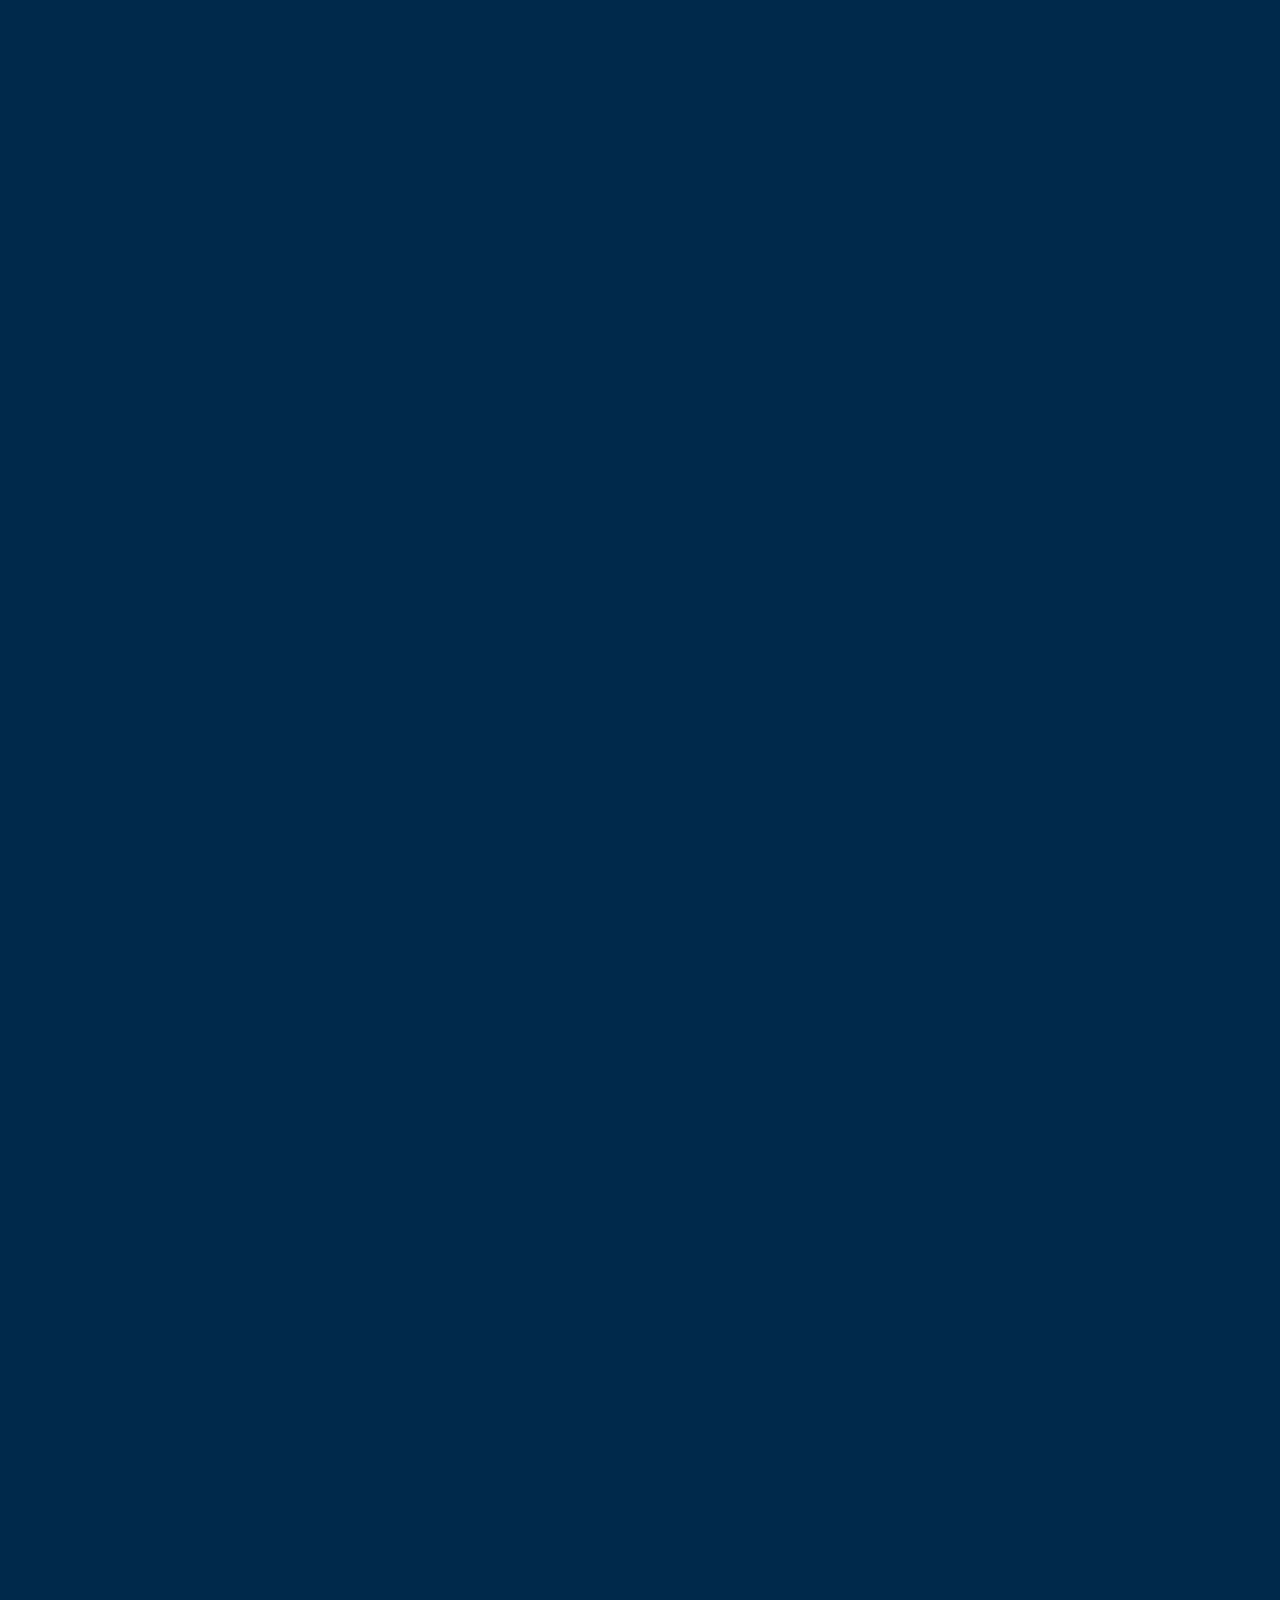
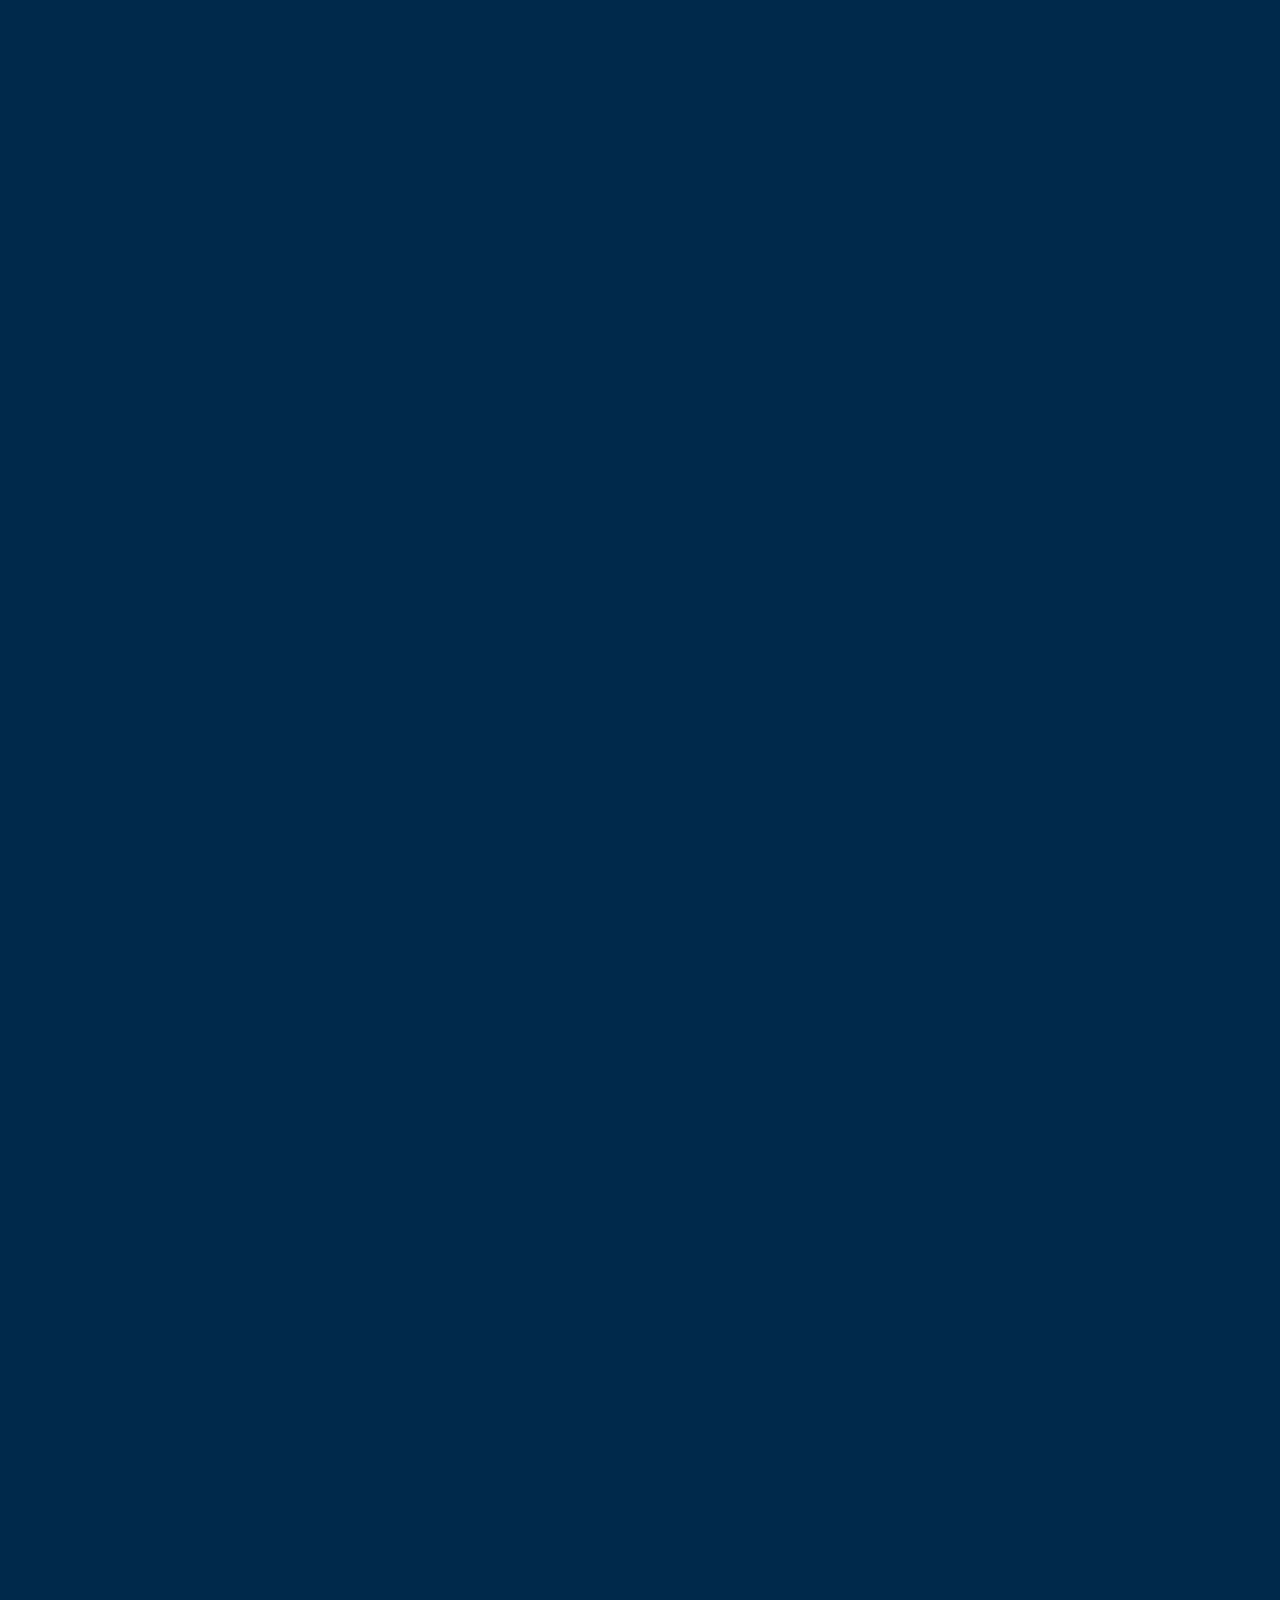
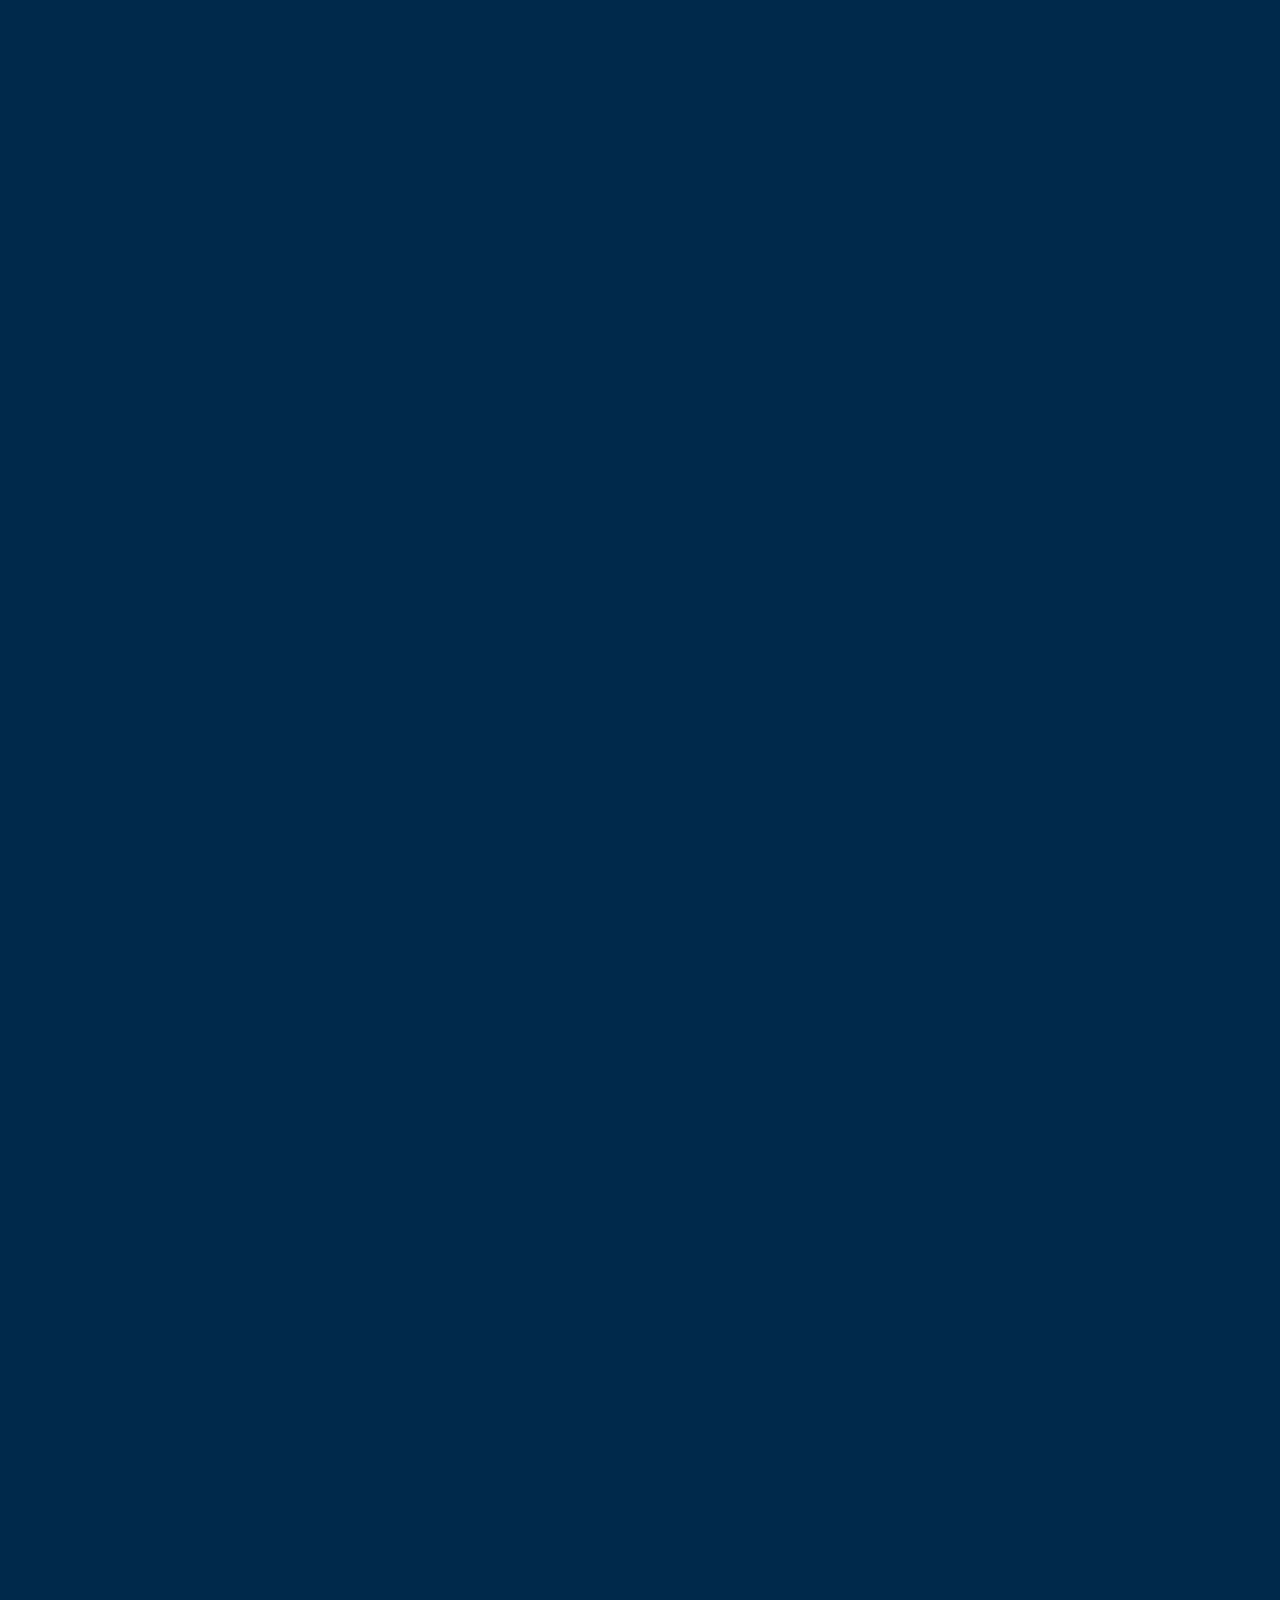
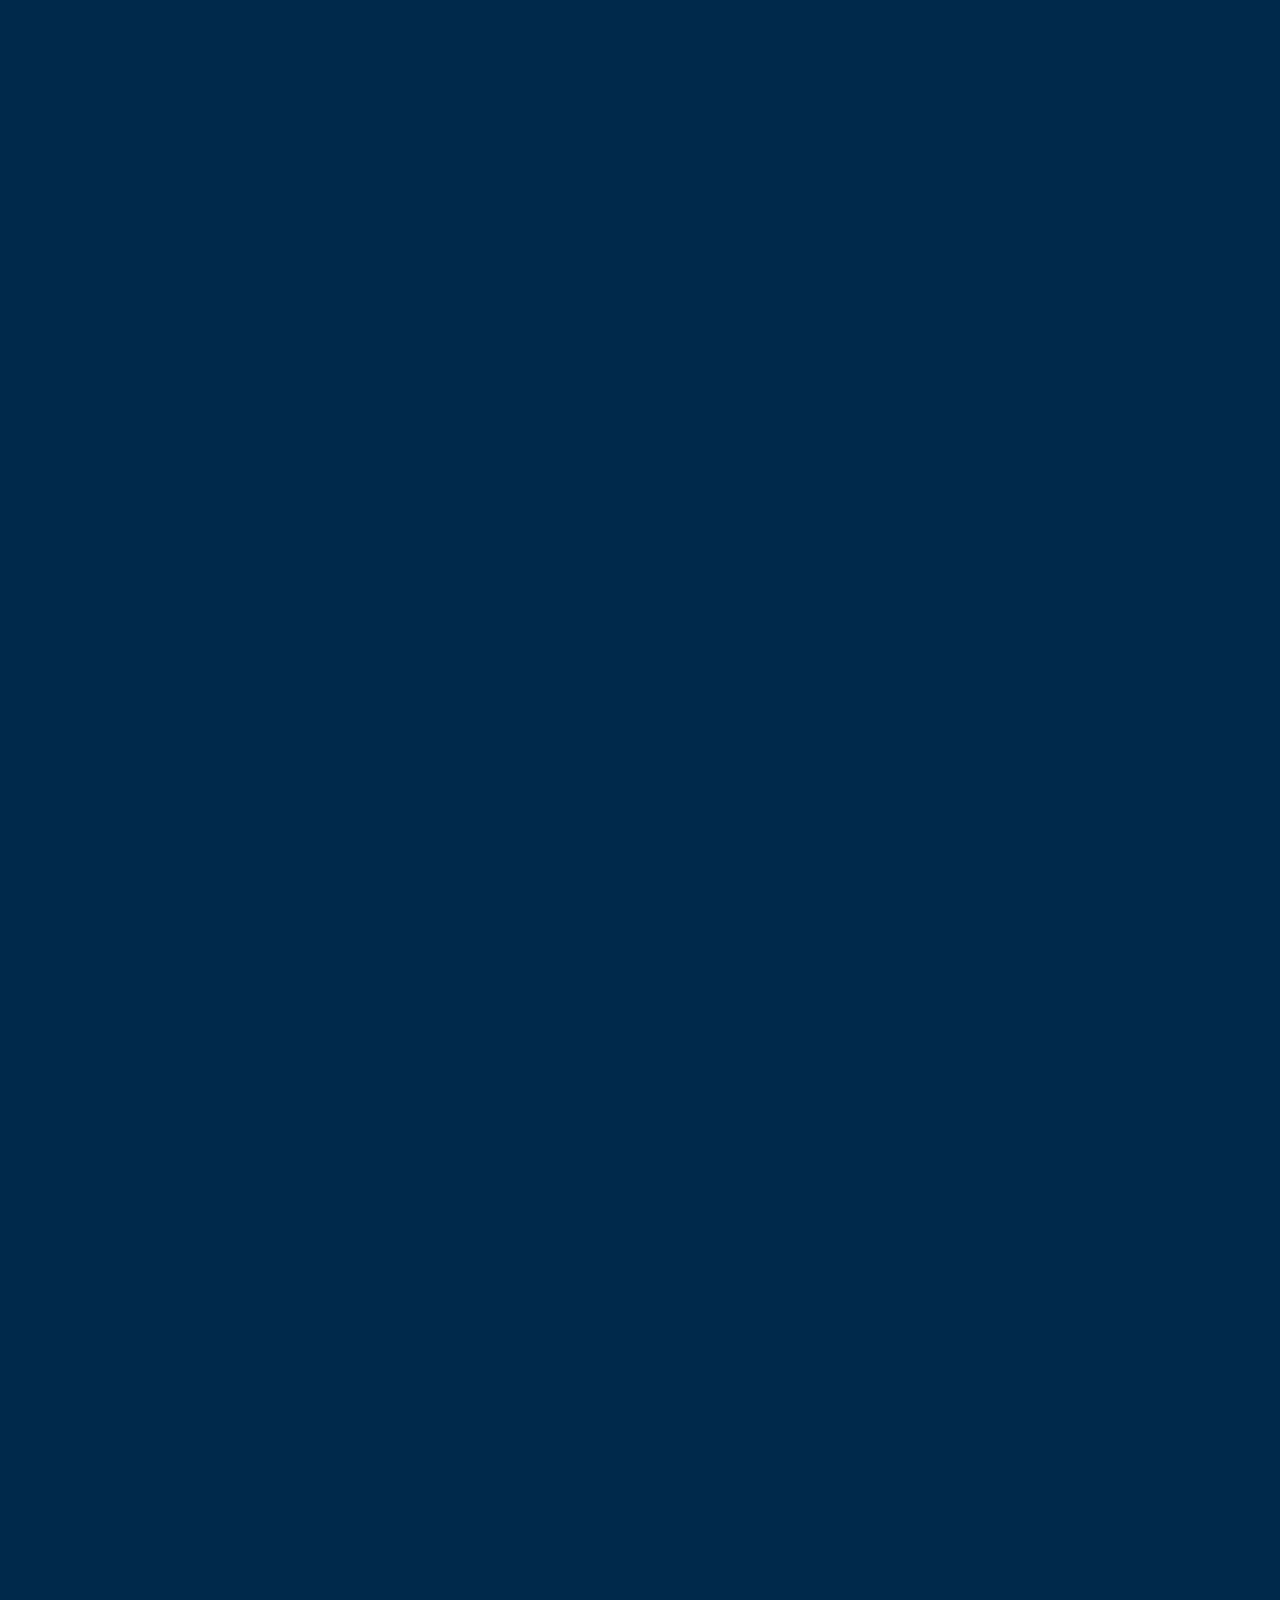
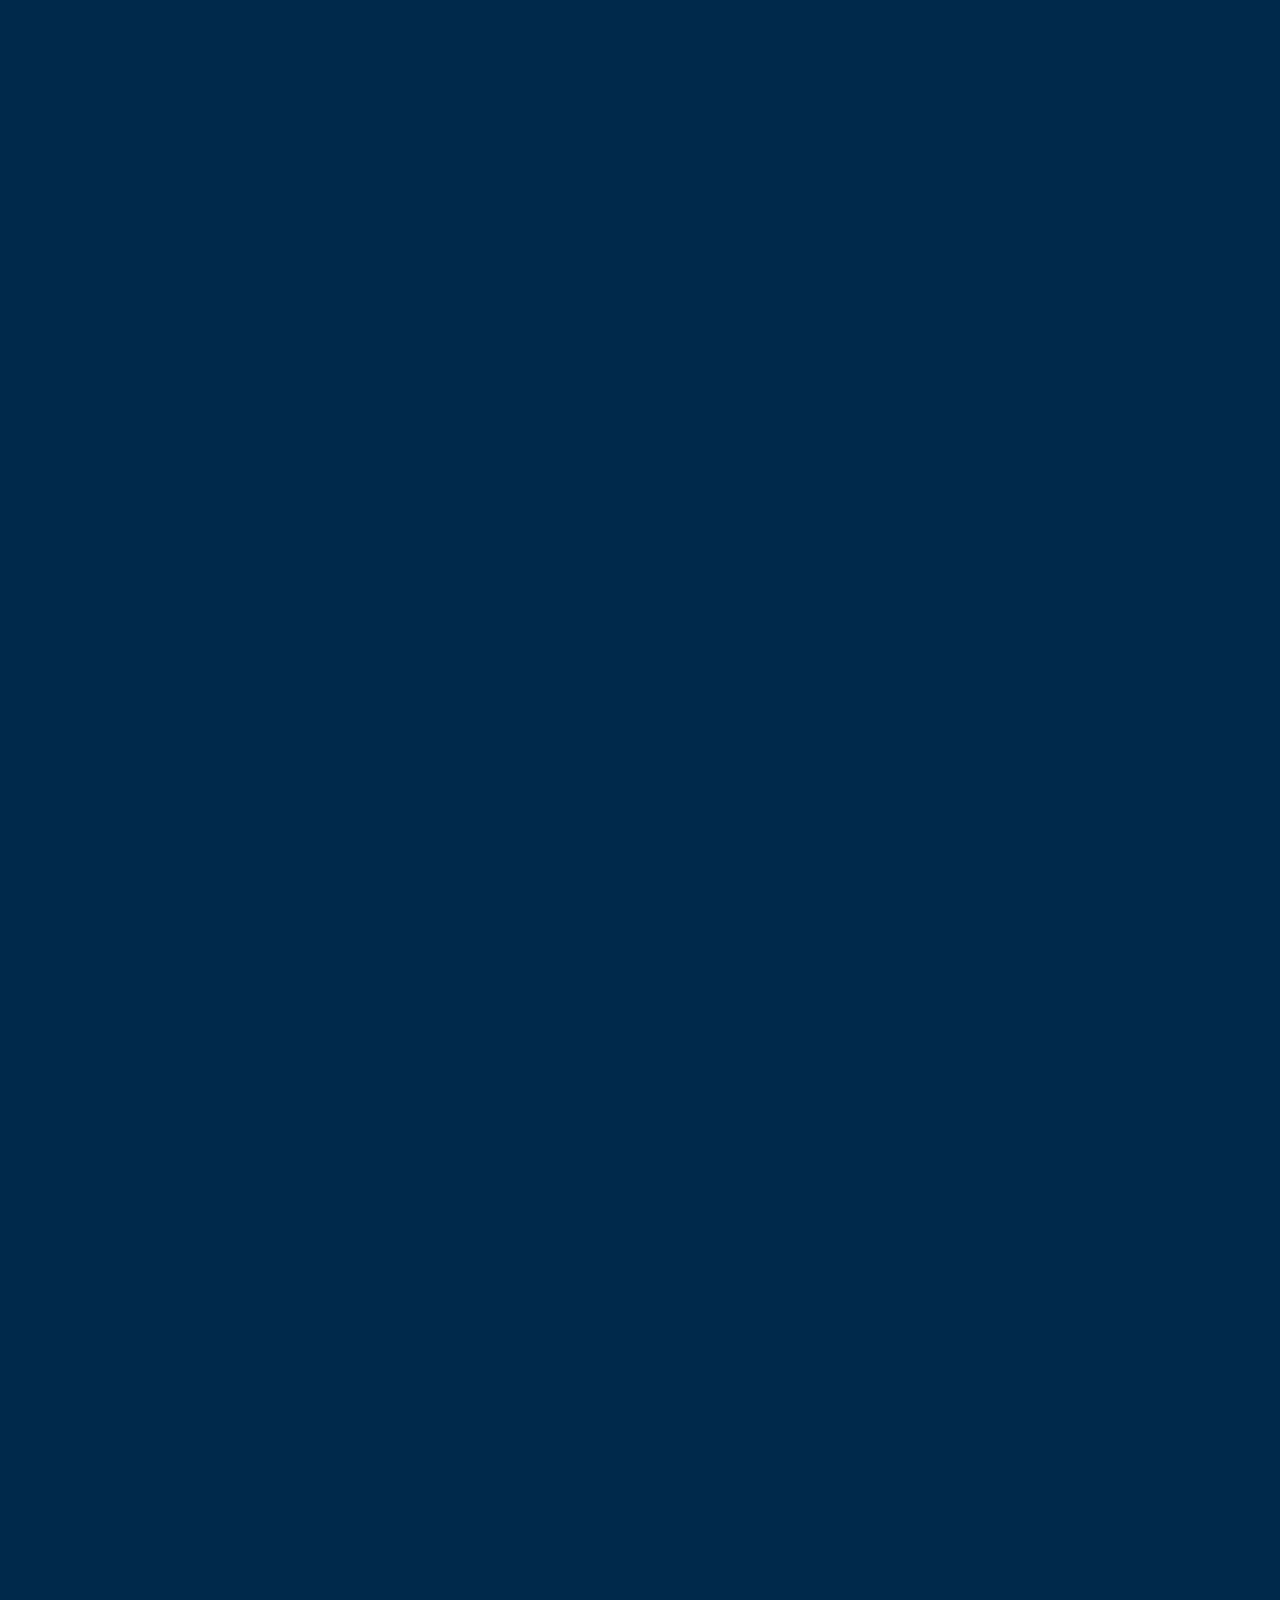
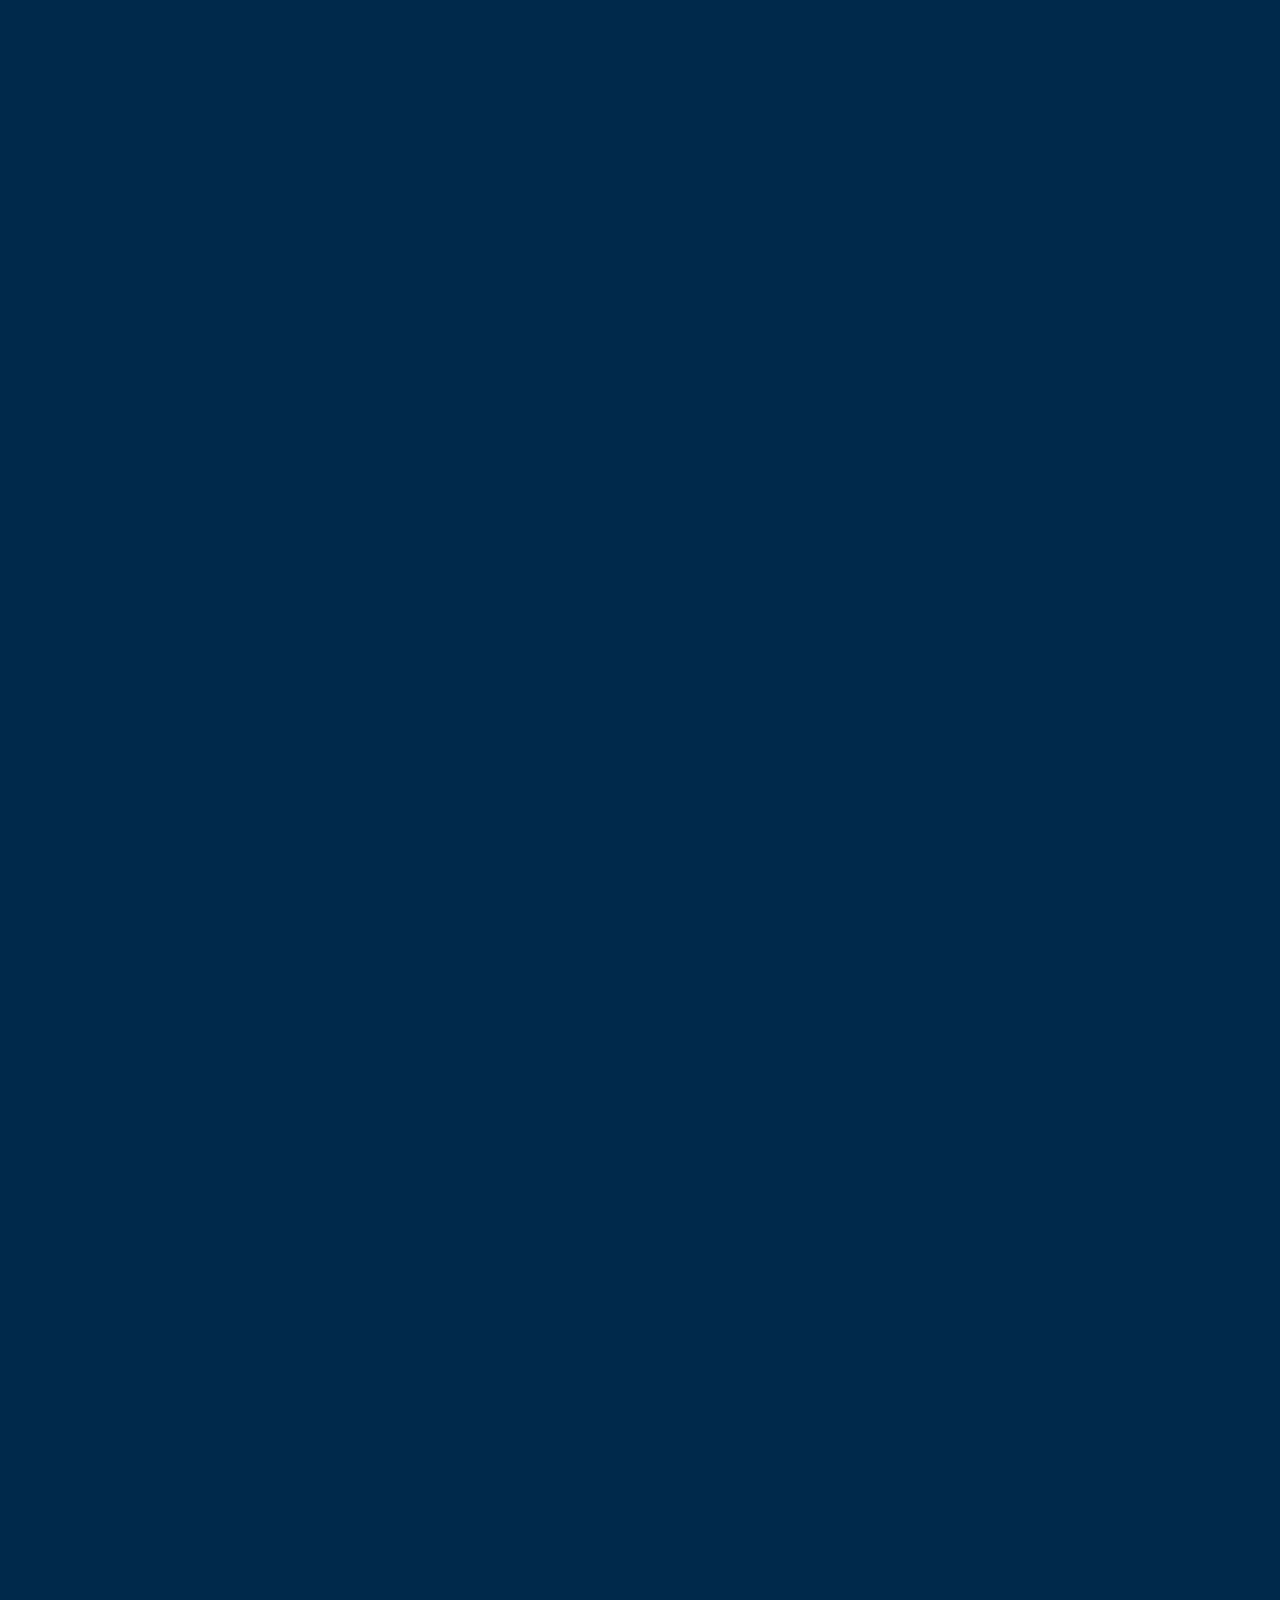
==== commit 48920878: "update 12" ====
--- a/app/index.html
+++ b/app/index.html
@@ -6,8 +6,8 @@
 <title>TOPS — l’application</title>
 <meta name="description" content="TOPS : optimisation énergétique de la topologie et de la forme d'une paroi de bâtiment. Visite de l'application.">
 <link rel="icon" href="../assets/tops.png">
-<link rel="stylesheet" href="../css/bar.css?v=2026-11-20h">
-<link rel="stylesheet" href="css/site.css?v=2026-11-20h">
+<link rel="stylesheet" href="../css/bar.css?v=2026-11-20j">
+<link rel="stylesheet" href="css/site.css?v=2026-11-20j">
 </head>
 <body>
 
@@ -87,8 +87,8 @@
   <p class="credit" data-i18n="credit">William Dumontaud — LaSIE, La Rochelle Université · IUSTI, Aix-Marseille Université</p>
 </footer>
 
-<script src="media/film.js?v=2026-11-20h"></script>
-<script src="../js/field.js?v=2026-11-20h"></script>
-<script src="js/site.js?v=2026-11-20h"></script>
+<script src="media/film.js?v=2026-11-20j"></script>
+<script src="../js/field.js?v=2026-11-20j"></script>
+<script src="js/site.js?v=2026-11-20j"></script>
 </body>
 </html>
--- a/app/css/site.css
+++ b/app/css/site.css
@@ -105,8 +105,8 @@
 .screen.auto .ctl .play i { width: 10px; height: 11px; border: 0; margin: 0; border-left: 3px solid var(--yellow); border-right: 3px solid var(--yellow); }
 .ctl .track { position: relative; width: 16px; height: min(240px, 34vh); cursor: pointer; }
 .ctl .track::before { content: ''; position: absolute; top: 0; bottom: 0; left: 7px; width: 3px; border-radius: 2px; background: rgba(0,41,75,.25); }
-.ctl .fill { position: absolute; top: 0; left: 7px; width: 3px; border-radius: 2px; background: var(--blue); height: 0; }
-.ctl .track a { position: absolute; left: 3px; width: 11px; height: 11px; margin-top: -5px; border-radius: 50%; background: #fff;
+.ctl .fill { position: absolute; top: 0; left: 7px; width: 3px; border-radius: 2px; background: var(--blue); height: var(--p, 0); }
+.ctl .track a { position: absolute; top: var(--at); left: 3px; width: 11px; height: 11px; margin-top: -5px; border-radius: 50%; background: #fff;
   border: 2px solid rgba(0,41,75,.45); box-shadow: 0 1px 4px rgba(0,10,25,.25); transition: background .3s, border-color .3s, transform .3s; }
 .ctl .track a:hover { transform: scale(1.25); }
 .ctl .track a.on { background: var(--yellow); border-color: var(--blue); transform: scale(1.2); }
@@ -155,6 +155,49 @@
   .dl-row { flex-direction: column; }
   .os { position: static; transform: none; justify-content: center; padding: 4px 0 0; }
 }
+/* ---------- phones (js/site.js setMode: classes set only on such screens; a computer keeps the rules above) ---------- */
+/* portrait (.pB): half the width of the film on top, following the action; the text of the step under it */
+.screen.pB .clips { position: absolute; left: 0; top: 0; right: 0; height: var(--ph, 58%); overflow: hidden; }
+.screen.pB .v { object-fit: cover; object-position: var(--ox, 50%) 50%; }
+.screen.pB .cap { left: 0; right: 0; top: var(--ph, 58%); bottom: 0; width: auto; padding: 16px 18px 64px; border: 0; border-radius: 0;
+  background: var(--blue); box-shadow: none; transform: none; overflow: hidden; backdrop-filter: none; -webkit-backdrop-filter: none; }
+.screen.pB .cap h2 { font-size: 18px; }
+.screen.pB .cap .txt { font-size: 14px; }
+.screen.pB .ctl { left: 14px; right: 14px; top: auto; bottom: 16px; transform: none; flex-direction: row; gap: 12px; }
+.screen.pB .ctl .play { flex: none; box-shadow: 0 0 0 1px rgba(255,255,255,.45); }
+.screen.pB .ctl .track { flex: 1; width: auto; height: 16px; }
+.screen.pB .ctl .track::before { top: 7px; bottom: auto; left: 0; right: 0; width: auto; height: 3px; background: rgba(255,255,255,.25); }
+.screen.pB .ctl .fill { top: 7px; left: 0; height: 3px; width: var(--p, 0); background: var(--yellow); }
+.screen.pB .ctl .track a { top: 2.5px; left: var(--at); margin: 0 0 0 -5.5px; }
+.screen.pB .scroll-hint { bottom: auto; top: calc(var(--ph, 58%) - 46px); }
+.screen.pB .tour { bottom: auto; top: calc(var(--ph, 58%) - 52px); }
+.screen.pB .live .gate, .screen.lc .live .gate { align-items: center; }
+.screen.pB .live .gate span, .screen.lc .live .gate span { margin: 0; font-size: 13px; padding: 7px 14px; }
+/* landscape (.lc): the title in a pill at the top left (+ opens its text), smaller controls */
+.cap-more { display: none; }
+.screen.lc .cap { left: 10px; top: 10px; right: auto; bottom: auto; width: auto; max-width: min(60%, 440px); padding: 6px 38px 7px 12px;
+  border-radius: 17px; background: rgba(0,41,75,.8); }
+.screen.lc .cap.in { pointer-events: auto; }
+.screen.lc .cap .num { display: inline; margin: 0 6px 0 0; font-size: 11px; }
+.screen.lc .cap h2 { display: inline; margin: 0; font-size: 13.5px; }
+.screen.lc .cap .txt { display: none; }
+.screen.lc .cap.open { padding-bottom: 11px; }
+.screen.lc .cap.open .txt { display: block; margin-top: 6px; font-size: 13px; line-height: 1.5; }
+.screen.lc .cap-more { display: grid; place-items: center; position: absolute; right: 6px; top: 5px; width: 22px; height: 22px; padding: 0;
+  border-radius: 50%; border: 1px solid rgba(255,255,255,.5); background: transparent; color: var(--yellow); font: 700 14px/1 var(--font); cursor: pointer; }
+.screen.lc .cap-more::before { content: '+'; }
+.screen.lc .cap.open .cap-more::before { content: '\2212'; }
+.screen.lc.touring .cap { opacity: 0; pointer-events: none; }
+.screen.lc .ctl { right: 4px; gap: 7px; }
+.screen.lc.shown .ctl { opacity: .8; }
+.screen.lc .ctl .play { width: 24px; height: 24px; }
+.screen.lc .ctl .play i { border-left-width: 8px; border-top-width: 5px; border-bottom-width: 5px; margin-left: 2px; }
+.screen.lc.auto .ctl .play i { width: 8px; height: 9px; border-left-width: 2.5px; border-right-width: 2.5px; margin: 0; }
+.screen.lc .ctl .track { width: 12px; height: min(150px, 40vh); }
+.screen.lc .ctl .track::before, .screen.lc .ctl .fill { left: 5px; width: 2px; }
+.screen.lc .ctl .track a { left: 2px; width: 8px; height: 8px; margin-top: -4px; border-width: 1.5px; }
+.screen.lc .scroll-hint { bottom: 10px; font-size: 12px; padding: 5px 12px; }
+
 @media (prefers-reduced-motion: reduce) {
   html { scroll-behavior: auto; }
   .more b, .scroll-hint b { animation: none; }
